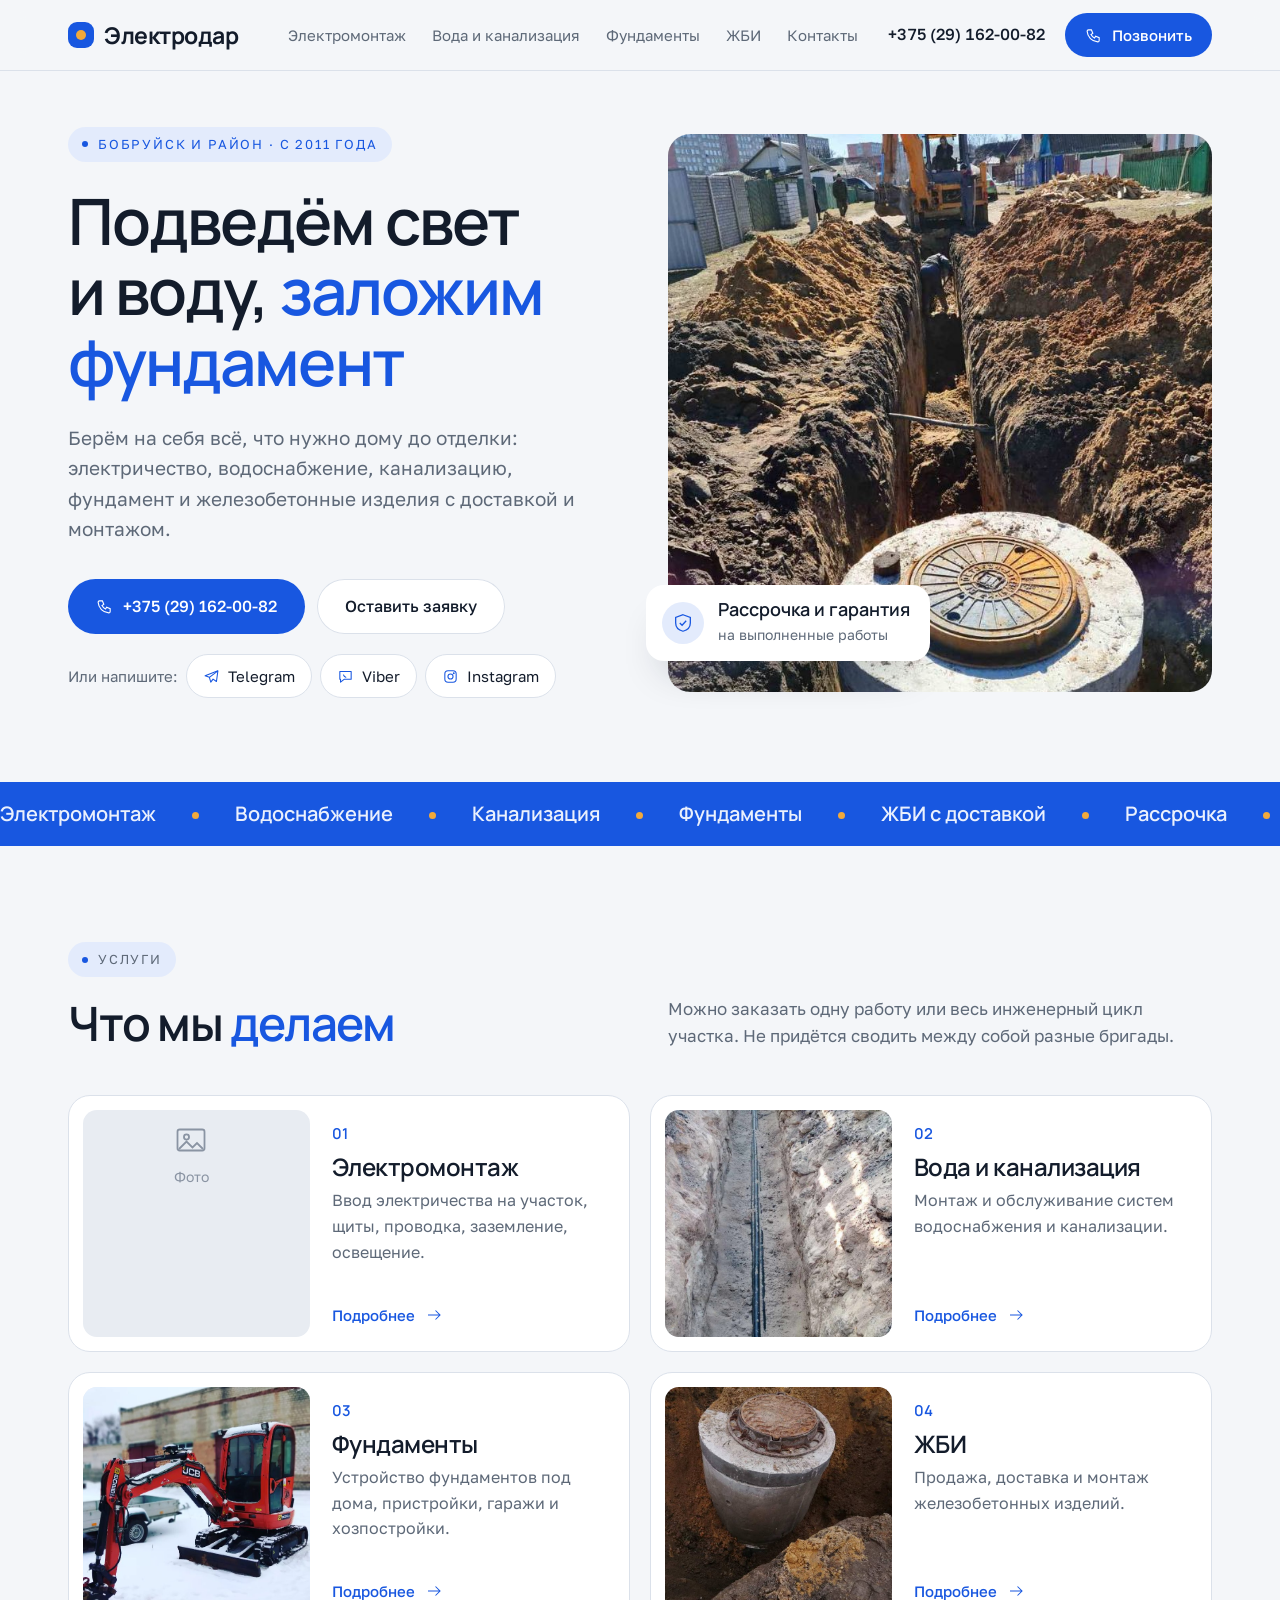
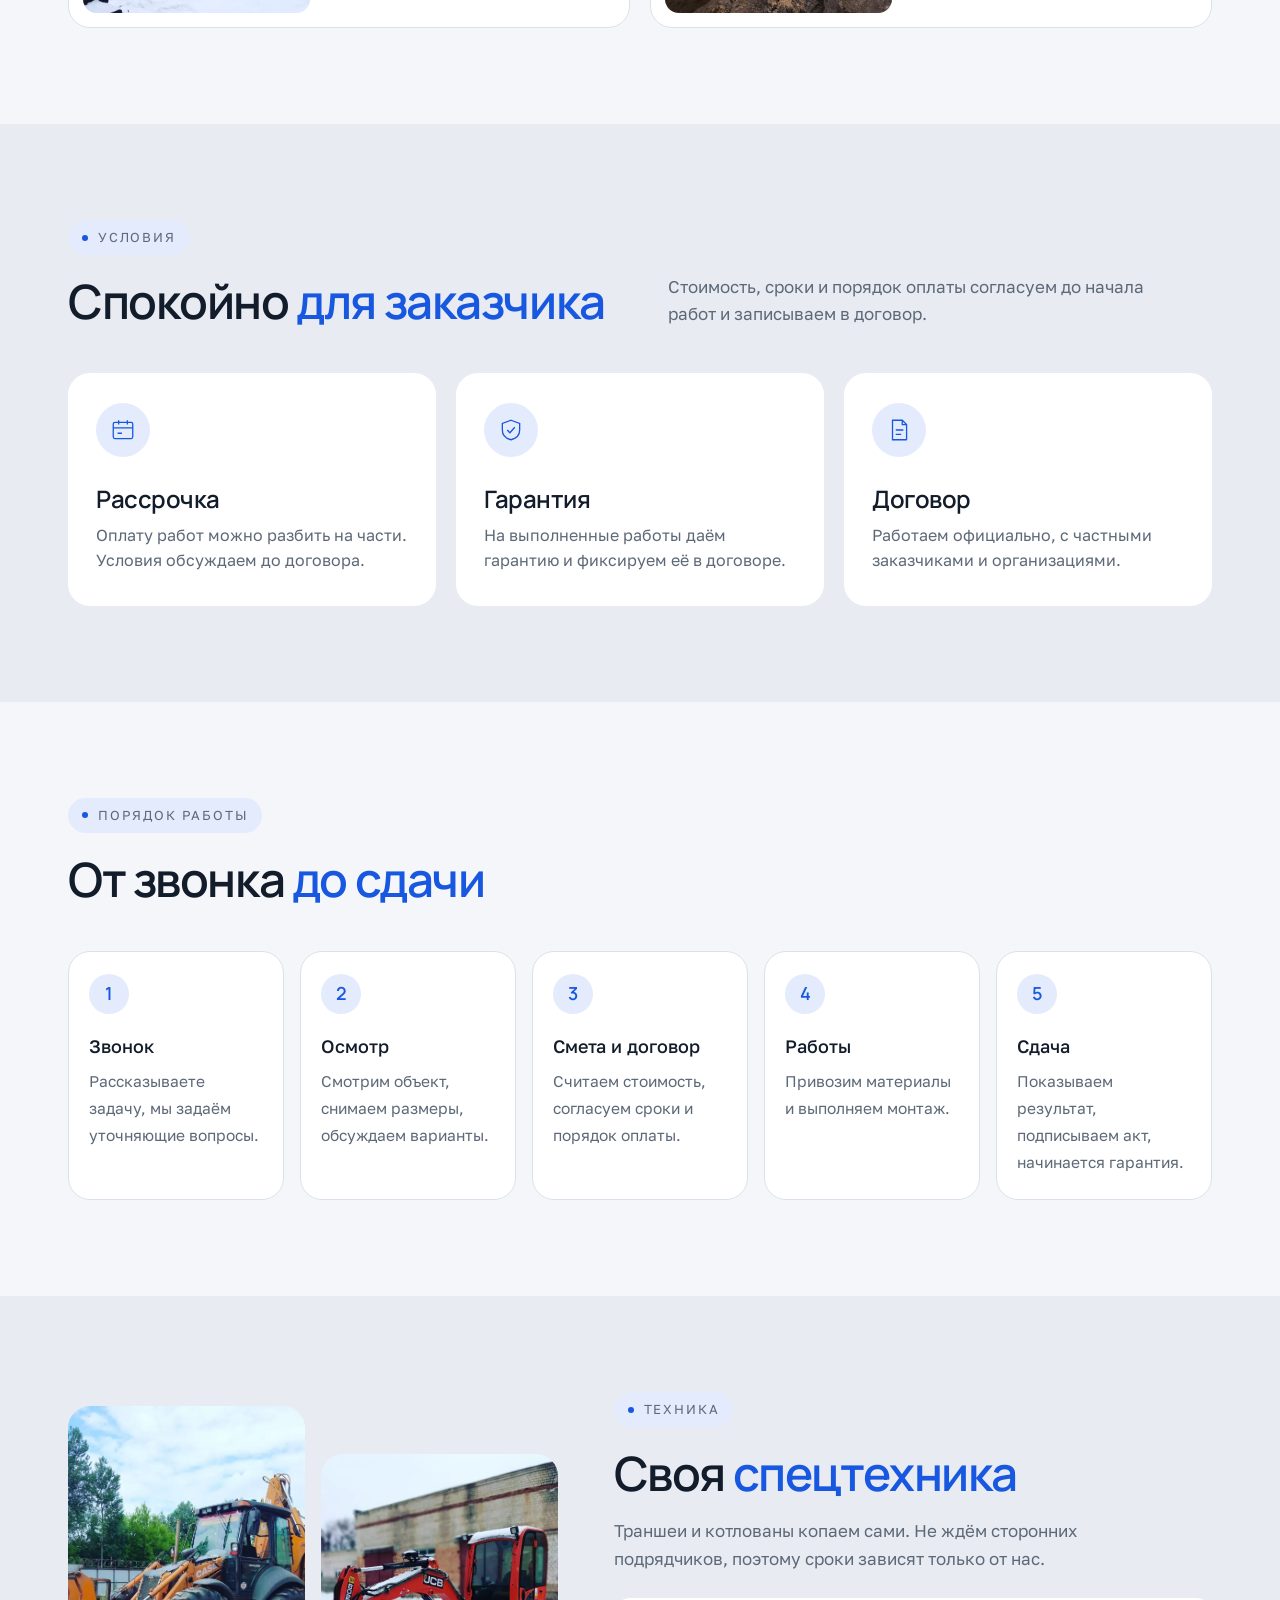
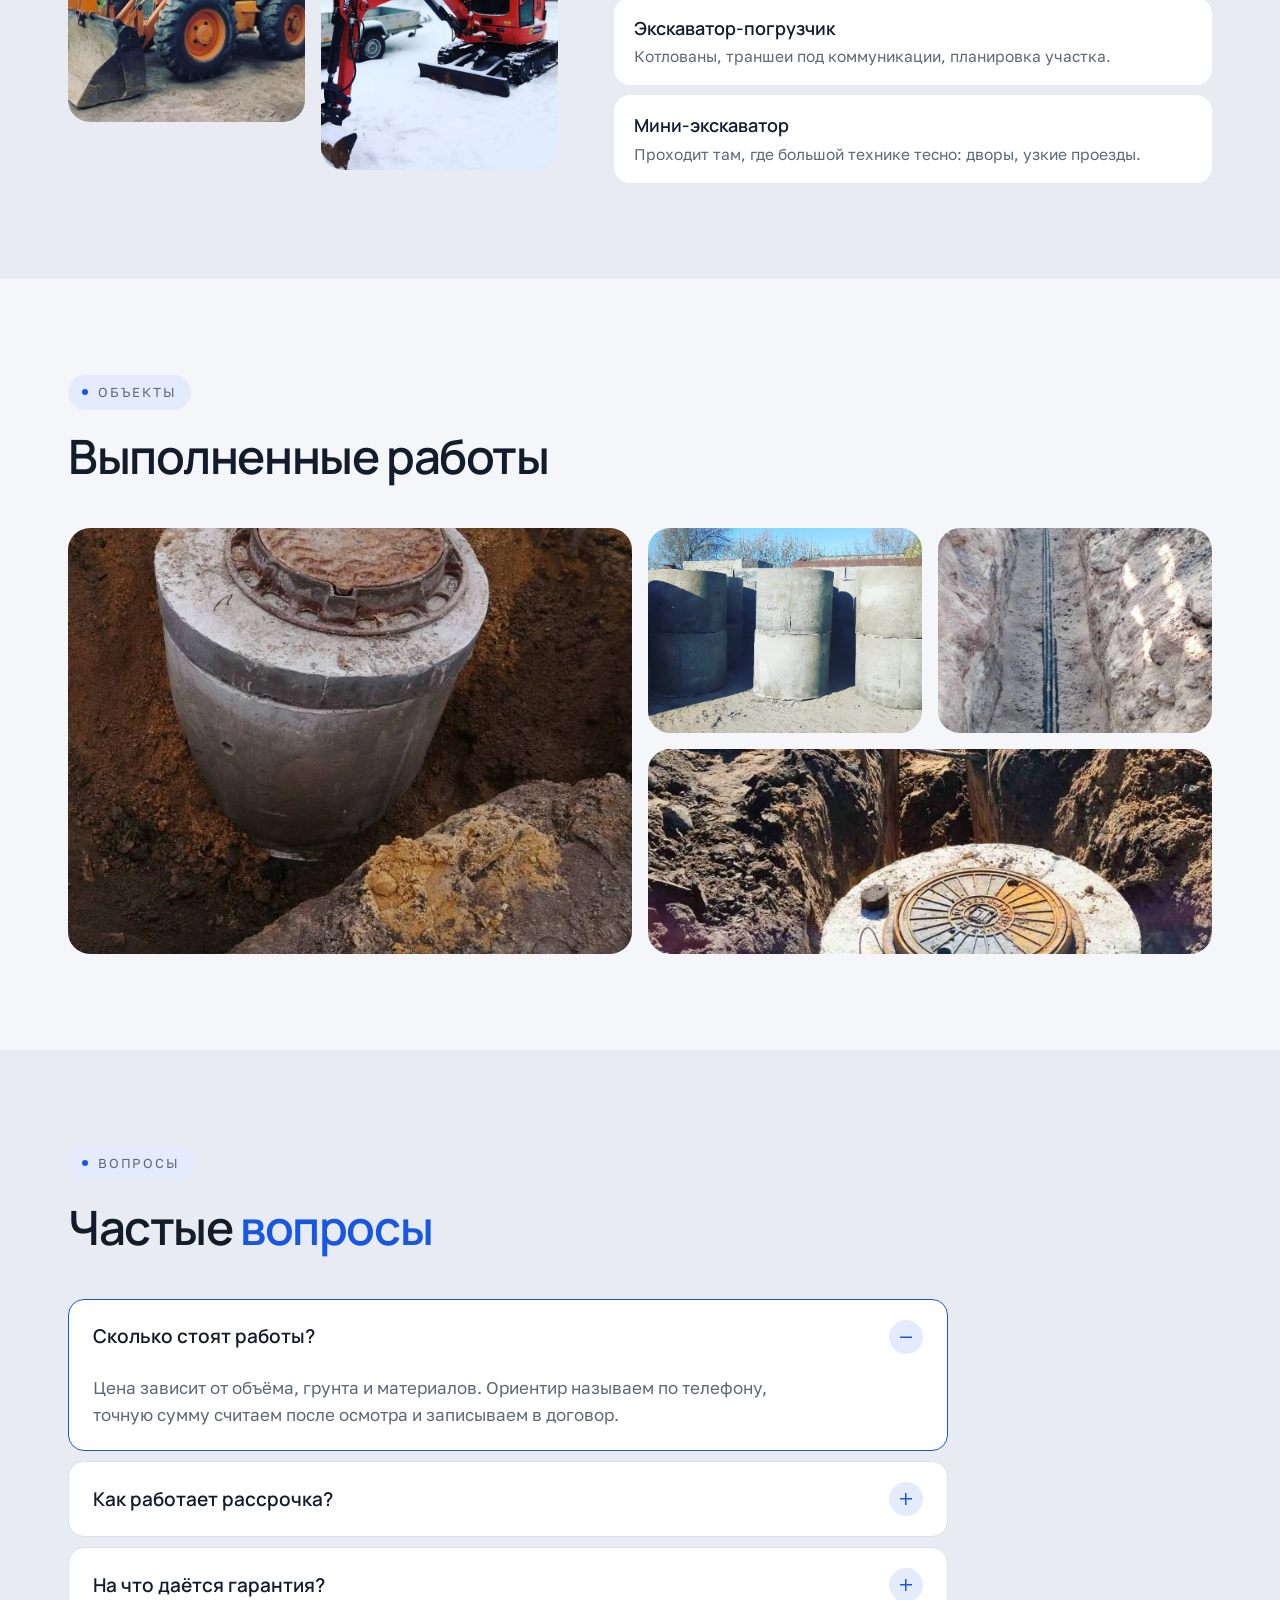
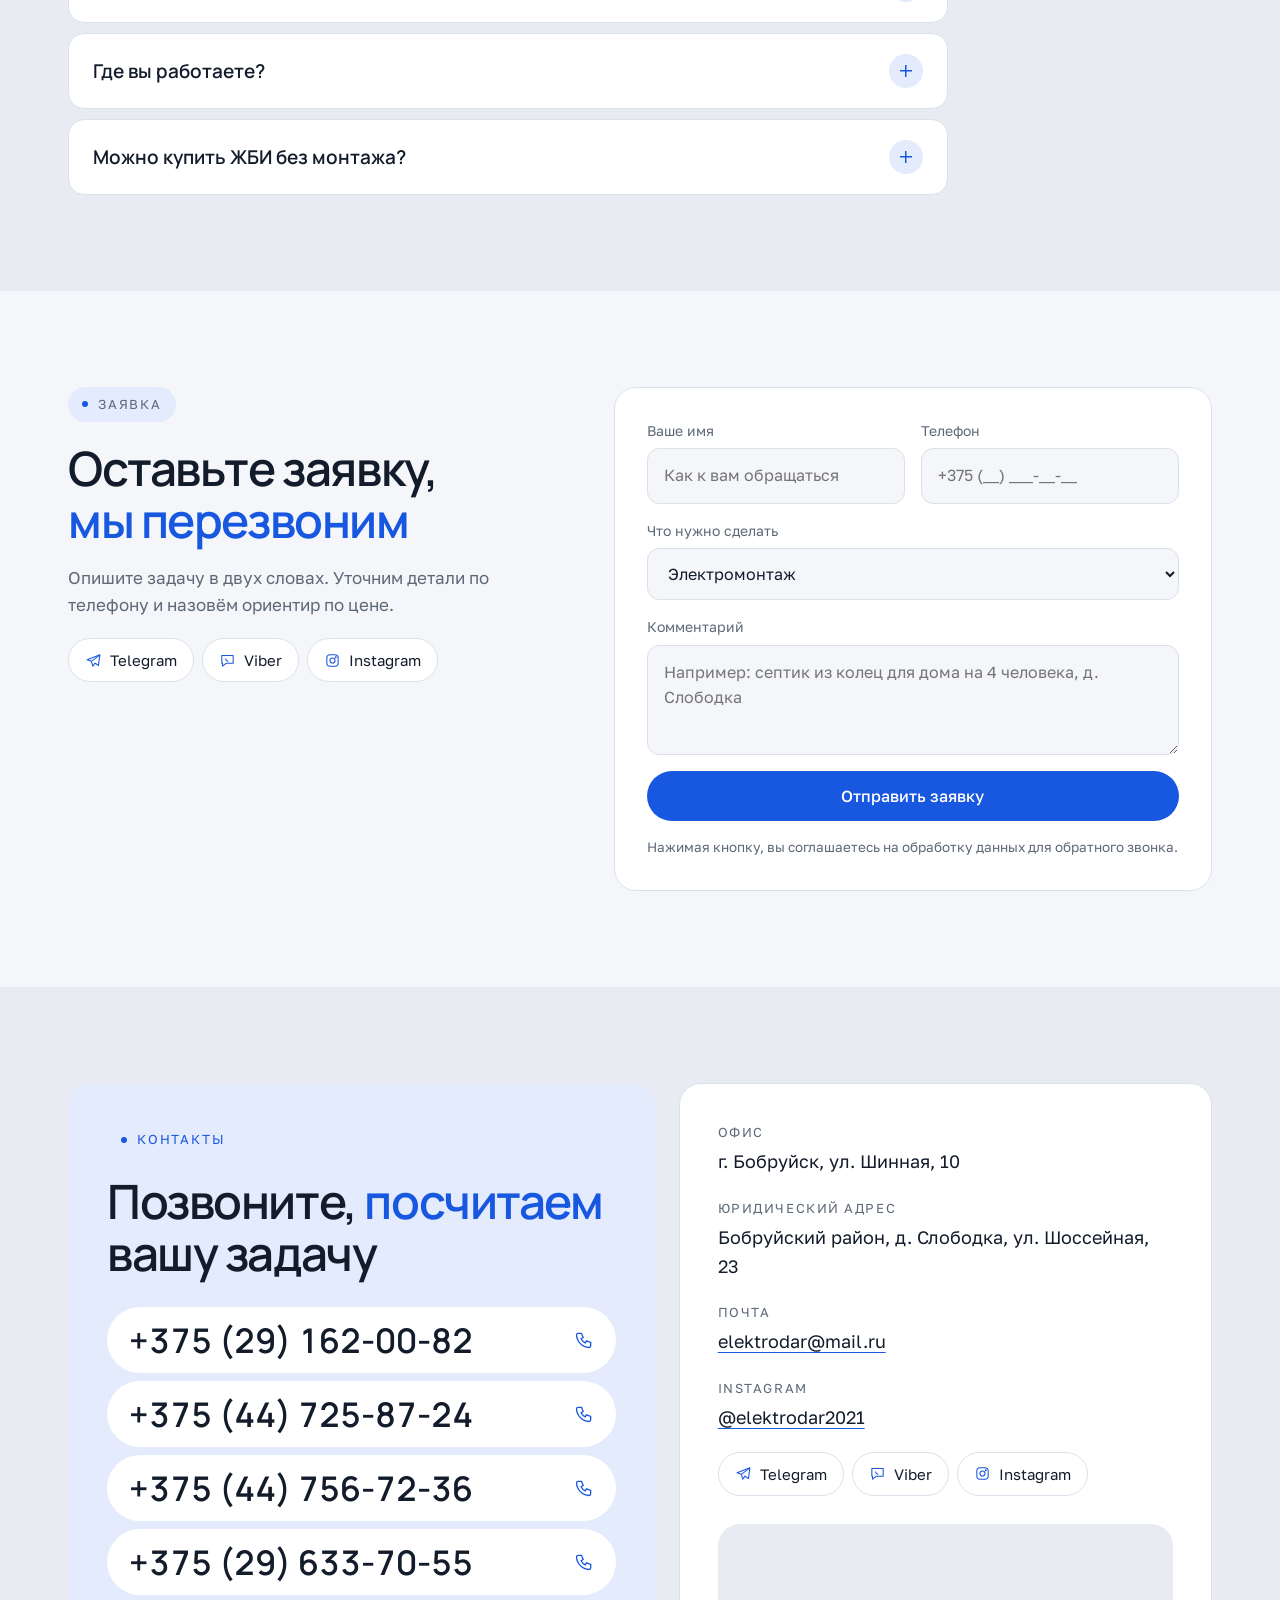
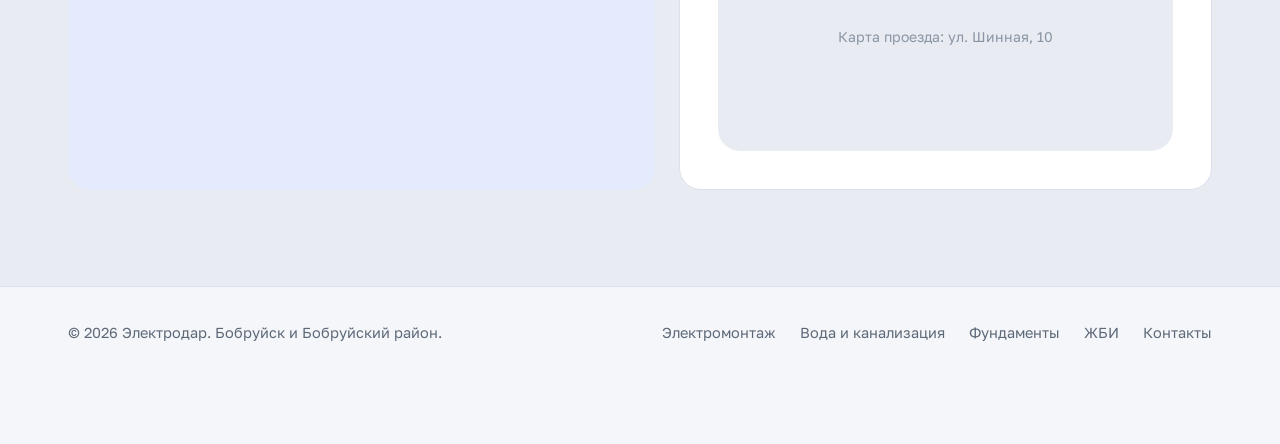
==== index.html @ 0b897267 "Сайт Электродар: главная, страницы услуг, фото Co-Authored-By: Claude Fable 5.2 <noreply@anthropic.c" ====
<!DOCTYPE html>
<html lang="ru">
<head>
<meta charset="utf-8">
<meta name="viewport" content="width=device-width, initial-scale=1">
<title>Электродар Бобруйск</title>
<meta name="description" content="Электродар: электромонтаж, водоснабжение и канализация, фундаменты, продажа и монтаж ЖБИ в Бобруйске и Бобруйском районе. Рассрочка, гарантия на работы.">
<link rel="preconnect" href="https://fonts.googleapis.com">
<link rel="preconnect" href="https://fonts.gstatic.com" crossorigin>
<link href="https://fonts.googleapis.com/css2?family=Golos+Text:wght@400;500&family=Manrope:wght@500;600;700&display=swap" rel="stylesheet">
<style>
:root{
  /* Идея: мягкий инженерный вариант. Холодный светло-серый фон, синий акцент (в токенах --green по историческим причинам), скруглённые белые карточки с фото, Raleway с курсивом в заголовках. */
  color-scheme: light;
  --bg:#F4F6F9;
  --card:#FFFFFF;
  --sand:#E8ECF2;
  --ink:#131C2B;
  --muted:#5E6978;
  --line:#DBE1EA;
  --green:#1857E0;
  --green-soft:#E3EBFC;
  --amber:#F2A93B;
  --display:"Manrope","Segoe UI",Roboto,Arial,sans-serif;
  --body:"Golos Text","Segoe UI",Roboto,Arial,sans-serif;
  --wrap:1200px;
  --r:22px;
  --ease:cubic-bezier(.2,.7,.2,1);
}
*{box-sizing:border-box}
html{scroll-behavior:smooth}
body{margin:0;background:var(--bg);color:var(--ink);font-family:var(--body);font-size:17px;line-height:1.6;-webkit-font-smoothing:antialiased}
a{color:inherit}
a:focus-visible,button:focus-visible{outline:2px solid var(--green);outline-offset:4px;border-radius:6px}
.wrap{max-width:var(--wrap);margin:0 auto;padding:0 28px}
h1,h2,h3{font-family:var(--display);font-weight:600;line-height:1.1;margin:0;text-wrap:balance;letter-spacing:-.03em;font-feature-settings:"lnum" 1}
h1{font-size:clamp(38px,5vw,70px)}
h2{font-size:clamp(30px,3.7vw,50px)}
h3{font-size:24px;font-weight:600;letter-spacing:-.02em}
h1 b,h2 b{font-weight:600;color:var(--green)}
p{margin:0}
.tel{font-variant-numeric:tabular-nums lining-nums;white-space:nowrap}
.eyebrow{font-size:13px;letter-spacing:.14em;text-transform:uppercase;color:var(--green);display:inline-flex;align-items:center;gap:10px;background:var(--green-soft);padding:7px 14px;border-radius:999px}
.eyebrow::before{content:"";width:6px;height:6px;border-radius:50%;background:var(--green)}

.top{background:rgba(244,246,249,.88);backdrop-filter:blur(12px);-webkit-backdrop-filter:blur(12px);position:sticky;top:0;z-index:20;border-bottom:1px solid var(--line)}
.top .wrap{display:flex;align-items:center;gap:20px;min-height:70px}
.progress{position:absolute;left:0;bottom:-1px;height:2px;width:100%;background:var(--green);transform-origin:0 50%;transform:scaleX(0)}
.logo{font-family:var(--display);font-weight:700;letter-spacing:-.02em;font-size:23px;text-decoration:none;display:flex;align-items:center;gap:10px}
.logo i{width:26px;height:26px;border-radius:9px;background:var(--green);display:block;position:relative}
.logo i::after{content:"";position:absolute;inset:8px;border-radius:50%;background:var(--amber)}
.nav{display:flex;gap:6px;margin-left:auto;font-size:15px;white-space:nowrap}
.nav a{text-decoration:none;color:var(--muted);padding:8px 10px;border-radius:999px;transition:background .3s,color .3s}
.nav a:hover,.nav a[aria-current="page"]{color:var(--green);background:var(--green-soft)}
.top .tel{font-weight:500;text-decoration:none;font-size:16px}
.btn{display:inline-flex;align-items:center;gap:10px;background:var(--green);color:#fff;font-weight:500;text-decoration:none;padding:15px 28px;border-radius:999px;font-family:var(--body);font-size:16px;transition:transform .3s var(--ease),box-shadow .3s,background .3s}
.btn:hover{background:#0F47C4;transform:translateY(-2px);box-shadow:0 14px 26px -14px rgba(24,87,224,.7)}
.btn svg{width:17px;height:17px;flex:none}
.btn.ghost{background:var(--card);color:var(--ink);box-shadow:inset 0 0 0 1px var(--line)}
.btn.ghost:hover{background:var(--card);box-shadow:inset 0 0 0 1px var(--green);color:var(--green)}
.top .btn{padding:10px 20px;font-size:15px}
@media (max-width:1040px){
  .top .wrap{flex-wrap:wrap;gap:0 16px;padding-top:8px}
  .nav{order:3;width:100%;margin:0 -8px;overflow-x:auto;padding-bottom:6px}
  .top .tel{margin-left:auto}
  .top .btn{display:none}
}

.ph{background:var(--sand);border-radius:var(--r);display:grid;place-items:center;align-content:center;gap:10px;color:#8A94A3;font-size:14px;text-align:center;padding:14px;position:relative;overflow:hidden;margin:0}
.ph svg{width:36px;height:36px}
.ph.pic{padding:0}
.ph.pic img{position:absolute;inset:0;width:100%;height:100%;object-fit:cover;display:block;transition:transform 1.4s var(--ease)}
.ph.pic:hover img,.card:hover .ph.pic img{transform:scale(1.06)}

/* Первый экран */
.hero .wrap{display:grid;grid-template-columns:minmax(0,1fr) minmax(0,1fr);gap:56px;align-items:center;padding-top:56px;padding-bottom:84px}
.hero h1{margin-top:24px}
.hero .lead{font-size:19px;color:var(--muted);max-width:31em;margin:26px 0 34px}
.hero .cta{display:flex;flex-wrap:wrap;gap:12px}
.hero-photo{position:relative}
.hero-photo .ph{aspect-ratio:4/4.1}
.hero-photo .floaty{position:absolute;left:-22px;bottom:30px;animation:float 7s ease-in-out infinite}
@keyframes float{0%,100%{translate:0 0}50%{translate:0 -10px}}
.badge{background:var(--card);border-radius:18px;padding:14px 20px 14px 16px;box-shadow:0 24px 44px -24px rgba(19,28,43,.45);display:flex;align-items:center;gap:14px}
.badge i{width:42px;height:42px;border-radius:50%;background:var(--green-soft);color:var(--green);display:grid;place-items:center;flex:none}
.badge i svg{width:22px;height:22px}
.badge b{font-family:var(--display);font-weight:600;font-size:18px;display:block;line-height:1.2}
.badge span{font-size:14px;color:var(--muted)}
.up{animation:up 1s var(--ease) both}
.up.d1{animation-delay:.08s}.up.d2{animation-delay:.18s}.up.d3{animation-delay:.28s}.up.d4{animation-delay:.5s}
@keyframes up{from{opacity:0;transform:translateY(24px)}to{opacity:1;transform:none}}
.unveil{animation:unveil 1.1s var(--ease) both}
.unveil.d1{animation-delay:.15s}.unveil.d2{animation-delay:.3s}
@keyframes unveil{from{opacity:0;scale:.92}to{opacity:1;scale:1}}
@media (max-width:900px){.hero .wrap{grid-template-columns:1fr;gap:40px;padding-top:36px;padding-bottom:56px}.hero-photo .floaty{left:12px;bottom:14px}.hero-photo .ph{aspect-ratio:4/3.4}}

.msgs{display:flex;flex-wrap:wrap;gap:8px;align-items:center;margin-top:20px;font-size:15px;color:var(--muted)}
.msgs a{display:inline-flex;gap:8px;align-items:center;padding:9px 16px;border-radius:999px;background:var(--card);border:1px solid var(--line);text-decoration:none;color:var(--ink);transition:border-color .3s,color .3s,transform .3s var(--ease)}
.msgs a:hover{border-color:var(--green);color:var(--green);transform:translateY(-2px)}
.msgs svg{width:17px;height:17px;color:var(--green)}

/* Бегущая строка */
.marquee{background:var(--green);color:#EAF0FD;overflow:hidden;padding:16px 0;font-family:var(--display);font-weight:600;font-size:20px;white-space:nowrap}
.marquee div{display:inline-flex;gap:36px;padding-right:36px;animation:run 36s linear infinite}
.marquee span::after{content:"";display:inline-block;width:7px;height:7px;border-radius:50%;background:var(--amber);margin-left:36px;vertical-align:middle}
@keyframes run{to{transform:translateX(-50%)}}

section.block{padding:96px 0}
section.block[id]{scroll-margin-top:70px}
.head{display:grid;grid-template-columns:minmax(0,1fr) minmax(0,1fr);gap:20px 56px;align-items:end;margin-bottom:46px}
.head h2{margin-top:20px}
.head p{color:var(--muted);max-width:30em}
.mist{background:var(--sand)}
@media (max-width:820px){.head{grid-template-columns:1fr;margin-bottom:30px}section.block{padding:60px 0}}

/* Услуги: карточки с фото */
.cards{display:grid;grid-template-columns:repeat(2,1fr);gap:20px}
.card{background:var(--card);border-radius:var(--r);padding:14px;display:grid;grid-template-columns:minmax(0,.8fr) minmax(0,1fr);gap:22px;text-decoration:none;border:1px solid var(--line);transition:transform .45s var(--ease),box-shadow .45s,border-color .45s}
.card:hover{transform:translateY(-6px);box-shadow:0 30px 50px -34px rgba(19,28,43,.5);border-color:transparent}
.card .ph{aspect-ratio:1/1;border-radius:14px}
.card>div{padding:12px 10px 10px 0;display:flex;flex-direction:column;gap:8px}
.card .n{font-family:var(--display);font-weight:600;font-size:15px;color:var(--green);font-feature-settings:"lnum" 1}
.card p{color:var(--muted);font-size:16px}
.card .go{margin-top:auto;display:inline-flex;align-items:center;gap:10px;font-weight:500;font-size:15px;color:var(--green)}
.card .go svg{width:18px;height:18px;transition:transform .4s var(--ease)}
.card:hover .go svg{transform:translateX(6px)}
@media (max-width:900px){.cards{grid-template-columns:1fr}}
@media (max-width:480px){.card{grid-template-columns:1fr}.card .ph{aspect-ratio:16/10}.card>div{padding:0 6px 8px}}

.terms{display:grid;grid-template-columns:repeat(3,1fr);gap:20px}
.term{background:var(--card);border-radius:var(--r);padding:30px 28px 32px;transition:transform .4s var(--ease),box-shadow .4s}
.term:hover{transform:translateY(-6px);box-shadow:0 28px 44px -32px rgba(19,28,43,.5)}
.term svg{width:26px;height:26px;color:var(--green);padding:14px;box-sizing:content-box;background:var(--green-soft);border-radius:50%;margin-bottom:22px}
.term h3{margin-bottom:10px}
.term p{color:var(--muted);font-size:16px}
@media (max-width:820px){.terms{grid-template-columns:1fr}}

.steps{list-style:none;margin:0;padding:0;display:grid;grid-template-columns:repeat(5,1fr);gap:16px;counter-reset:s}
.steps li{counter-increment:s;background:var(--card);border:1px solid var(--line);border-radius:var(--r);padding:22px 20px 24px}
.steps li::before{content:counter(s);font-family:var(--display);font-weight:600;font-size:18px;font-feature-settings:"lnum" 1;color:var(--green);background:var(--green-soft);width:40px;height:40px;border-radius:50%;display:grid;place-items:center;margin-bottom:18px}
.steps b{display:block;font-weight:500;margin-bottom:6px;font-size:18px}
.steps span{color:var(--muted);font-size:15.5px}
@media (max-width:1000px){.steps{grid-template-columns:repeat(2,1fr)}}
@media (max-width:480px){.steps{grid-template-columns:1fr}}

.photos{display:grid;grid-template-columns:repeat(3,1fr);gap:16px}
.photos .ph{aspect-ratio:4/3}
.photos.mosaic{grid-template-columns:repeat(4,1fr)}
.photos.mosaic .ph:first-child{grid-column:span 2;grid-row:span 2;aspect-ratio:auto}
.photos.mosaic .ph:nth-child(4){grid-column:span 2;aspect-ratio:8/2.9}
.photos.mosaic .ph:nth-child(4) img{object-position:50% 78%}
@media (max-width:760px){.photos,.photos.mosaic{grid-template-columns:repeat(2,1fr)}.photos.mosaic .ph:first-child,.photos.mosaic .ph:nth-child(4){grid-column:span 2;grid-row:auto;aspect-ratio:16/10}}

/* Спецтехника */
.tech{display:grid;grid-template-columns:minmax(0,.9fr) minmax(0,1.1fr);gap:56px;align-items:center}
.tech .pair{display:grid;grid-template-columns:1fr 1fr;gap:16px}
.tech .pair .ph{aspect-ratio:3/4}
.tech .pair .ph:last-child{margin-top:48px}
.tech h2{margin:20px 0 18px}
.tech p{color:var(--muted);max-width:30em}
.tech ul{list-style:none;margin:26px 0 0;padding:0;display:grid;gap:10px}
.tech li{background:var(--card);border-radius:16px;padding:16px 20px;display:grid;gap:2px}
.tech li b{font-family:var(--display);font-weight:600;font-size:18px}
.tech li span{color:var(--muted);font-size:15.5px}
@media (max-width:900px){.tech{grid-template-columns:1fr;gap:32px}}

/* Частые вопросы */
.faq{display:grid;gap:10px;max-width:880px}
.faq details{background:var(--card);border:1px solid var(--line);border-radius:16px;padding:0 24px;transition:border-color .3s}
.faq details[open]{border-color:var(--green)}
.faq summary{list-style:none;cursor:pointer;padding:20px 0;font-family:var(--display);font-weight:600;font-size:19px;display:flex;justify-content:space-between;align-items:center;gap:16px}
.faq summary::-webkit-details-marker{display:none}
.faq summary::after{content:"";flex:none;width:34px;height:34px;border-radius:50%;background:var(--green-soft) linear-gradient(var(--green),var(--green)) center/12px 1.5px no-repeat;transition:transform .4s var(--ease);box-shadow:inset 0 0 0 0 var(--green)}
.faq details:not([open]) summary::after{background-image:linear-gradient(var(--green),var(--green)),linear-gradient(var(--green),var(--green));background-size:12px 1.5px,1.5px 12px;background-position:center;background-repeat:no-repeat}
.faq details[open] summary::after{transform:rotate(180deg)}
.faq details p{padding:0 0 22px;color:var(--muted);max-width:62ch}

/* Форма заявки */
.request{display:grid;grid-template-columns:minmax(0,.9fr) minmax(0,1.1fr);gap:56px;align-items:start}
.request h2{margin:20px 0 18px}
.request>div>p{color:var(--muted);max-width:28em}
.form{background:var(--card);border:1px solid var(--line);border-radius:var(--r);padding:32px;display:grid;grid-template-columns:1fr 1fr;gap:16px}
.form label{display:grid;gap:6px;font-size:14px;color:var(--muted)}
.form .wide{grid-column:1/-1}
.form input,.form select,.form textarea{font:inherit;font-size:16px;color:var(--ink);padding:14px 16px;border:1px solid var(--line);border-radius:12px;background:var(--bg);width:100%;transition:border-color .3s,box-shadow .3s}
.form textarea{min-height:110px;resize:vertical}
.form input:focus,.form select:focus,.form textarea:focus{outline:none;border-color:var(--green);box-shadow:0 0 0 4px var(--green-soft)}
.form button{border:0;cursor:pointer;justify-content:center}
.form .note{font-size:15px;border-radius:12px;padding:14px 16px;background:var(--green-soft);color:var(--ink)}
.form .note[hidden]{display:none}
.form small{color:var(--muted);font-size:13.5px}
@media (max-width:900px){.request{grid-template-columns:1fr;gap:28px}}
@media (max-width:560px){.form{grid-template-columns:1fr;padding:22px}}

.contact .grid{display:grid;grid-template-columns:minmax(0,1.1fr) minmax(0,1fr);gap:24px}
.contact .grid>div{background:var(--card);border:1px solid var(--line);border-radius:var(--r);padding:38px}
.contact .grid>div:first-child{background:var(--green-soft);border-color:transparent}
.phones{list-style:none;margin:28px 0 0;padding:0;display:grid;gap:8px}
.phones a{font-family:var(--display);font-feature-settings:"lnum" 1;font-weight:600;font-size:clamp(24px,2.9vw,34px);line-height:1;text-decoration:none;display:flex;justify-content:space-between;align-items:center;padding:16px 22px;background:var(--card);border-radius:999px;transition:background .3s,color .3s,transform .4s var(--ease)}
.phones a svg{width:20px;height:20px;color:var(--green);transition:color .3s}
.phones a:hover{background:var(--green);color:#fff;transform:translateX(6px)}
.phones a:hover svg{color:#fff}
.contact dl{margin:0;display:grid;gap:22px}
.contact dt{font-size:13px;letter-spacing:.12em;text-transform:uppercase;color:var(--muted);margin-bottom:4px}
.contact dd{margin:0;font-size:18px}
.contact dd a{text-decoration-color:var(--green);text-underline-offset:4px}
.map{margin-top:28px;aspect-ratio:16/8}
@media (max-width:860px){.contact .grid{grid-template-columns:1fr}.contact .grid>div{padding:26px 22px}}

.page-hero .wrap{display:grid;grid-template-columns:minmax(0,1.1fr) minmax(0,.9fr);gap:56px;align-items:center;padding-top:40px;padding-bottom:72px}
.crumbs{font-size:14px;color:var(--muted);margin-bottom:24px}
.crumbs a{text-decoration:none}
.crumbs a:hover{color:var(--green)}
.page-hero h1{font-size:clamp(36px,4.8vw,66px);margin-top:22px}
.page-hero .lead{font-size:19px;color:var(--muted);max-width:32em;margin:24px 0 32px}
.page-hero .ph{aspect-ratio:4/3.4}
.two{display:grid;grid-template-columns:minmax(0,1.25fr) minmax(0,.75fr);gap:56px;align-items:start}
.works{list-style:none;margin:32px 0 0;padding:0;display:grid;gap:10px}
.works li{display:grid;grid-template-columns:minmax(0,.8fr) minmax(0,1.2fr);gap:20px;padding:20px 24px;background:var(--card);border-radius:16px;transition:transform .35s var(--ease)}
.works li:hover{transform:translateX(6px)}
.works b{font-family:var(--display);font-weight:600;font-size:19px}
.works span{color:var(--muted);font-size:16px}
.side{background:var(--green);color:#fff;border-radius:var(--r);padding:32px;display:grid;gap:14px;position:sticky;top:96px}
.side p{color:#D3DFFA;font-size:16px}
.side .tel{font-family:var(--display);font-feature-settings:"lnum" 1;font-weight:600;font-size:29px;text-decoration:none;line-height:1.1;color:#fff}
.others{display:flex;flex-wrap:wrap;gap:10px;margin-top:28px}
.others a{border:1px solid var(--line);border-radius:999px;padding:10px 20px;text-decoration:none;font-size:15px;background:var(--card);transition:border-color .3s,color .3s,transform .3s var(--ease)}
.others a:hover{border-color:var(--green);color:var(--green);transform:translateY(-2px)}
@media (max-width:900px){.page-hero .wrap{grid-template-columns:1fr;gap:32px;padding-top:26px;padding-bottom:44px}.two{grid-template-columns:1fr;gap:32px}.side{position:static}.works li{grid-template-columns:1fr;gap:4px}}

footer{border-top:1px solid var(--line);color:var(--muted);font-size:14.5px;padding:34px 0 100px}
footer .wrap{display:flex;flex-wrap:wrap;gap:14px 40px;justify-content:space-between}
footer nav{display:flex;flex-wrap:wrap;gap:8px 24px}
footer a{text-decoration:none}
footer a:hover{color:var(--green)}

.callbar{display:none}
@media (max-width:760px){
  .callbar{display:flex;position:fixed;left:0;right:0;bottom:0;z-index:30;padding:10px 16px calc(10px + env(safe-area-inset-bottom,0px));background:rgba(244,246,249,.94);backdrop-filter:blur(10px);border-top:1px solid var(--line)}
  .callbar{gap:8px}
  .callbar .btn{flex:1;justify-content:center;font-size:17px}
  .callbar .ico{flex:none;width:52px;height:52px;border-radius:50%;background:var(--card);border:1px solid var(--line);display:grid;place-items:center;color:var(--green)}
  .callbar .ico svg{width:22px;height:22px}
}

.rv.wait{opacity:0;transform:translateY(30px)}
.rv{transition:opacity .9s var(--ease),transform .9s var(--ease);transition-delay:var(--d,0s)}
.view[hidden]{display:none}
.view{animation:fade .5s ease both}
@keyframes fade{from{opacity:0}to{opacity:1}}
@media (prefers-reduced-motion:reduce){
  html{scroll-behavior:auto}
  *,*::before,*::after{animation:none!important;transition:none!important}
  .rv.wait{opacity:1;transform:none}
}
</style>
</head>
<body>

<svg width="0" height="0" style="position:absolute" aria-hidden="true">
  <symbol id="i-photo" viewBox="0 0 24 24" fill="none" stroke="currentColor" stroke-width="1.2"><rect x="3" y="5" width="18" height="14" rx="1.5"/><circle cx="9" cy="10" r="1.7"/><path d="M4 18l5-5 4 4 3-3 4 4"/></symbol>
  <symbol id="i-phone" viewBox="0 0 24 24" fill="none" stroke="currentColor" stroke-width="1.6"><path d="M5 4h4l2 5-2.5 1.5a11 11 0 0 0 5 5L15 13l5 2v4a2 2 0 0 1-2 2A16 16 0 0 1 3 6a2 2 0 0 1 2-2z"/></symbol>
  <symbol id="i-tg" viewBox="0 0 24 24" fill="none" stroke="currentColor" stroke-width="1.5" stroke-linejoin="round"><path d="M21 4L3 11l6 2.200L11 20l3.200-4.300L19 19z"/><path d="M9 13.200L21 4"/></symbol>
  <symbol id="i-chat" viewBox="0 0 24 24" fill="none" stroke="currentColor" stroke-width="1.5" stroke-linejoin="round"><path d="M4 5h16v11H10l-5 4v-4H4z"/><path d="M9 9.500c.500 2 1.800 3.300 4 4"/></symbol>
  <symbol id="i-cam" viewBox="0 0 24 24" fill="none" stroke="currentColor" stroke-width="1.5"><rect x="4" y="4" width="16" height="16" rx="4.500"/><circle cx="12" cy="12" r="3.600"/><circle cx="16.600" cy="7.400" r=".6" fill="currentColor"/></symbol>
  <symbol id="i-arrow" viewBox="0 0 24 24" fill="none" stroke="currentColor" stroke-width="1.4"><path d="M4 12h16M14 6l6 6-6 6"/></symbol>
</svg>

<header class="top">
  <div class="wrap">
    <a class="logo" href="#top"><i></i>Электродар</a>
    <nav class="nav" aria-label="Разделы сайта">
      <a href="#elektromontazh">Электромонтаж</a>
      <a href="#voda-kanalizaciya">Вода и канализация</a>
      <a href="#fundamenty">Фундаменты</a>
      <a href="#zhbi">ЖБИ</a>
      <a href="#kontakty">Контакты</a>
    </nav>
    <a class="tel" href="tel:+375291620082">+375 (29) 162-00-82</a>
    <a class="btn" href="tel:+375291620082"><svg><use href="#i-phone"/></svg>Позвонить</a>
  </div>
  <div class="progress" id="progress"></div>
</header>

<!-- ===================== ГЛАВНАЯ ===================== -->
<main class="view" id="view-home">
  <div class="hero" id="top">
    <div class="wrap">
      <div>
        <p class="eyebrow up">Бобруйск и район · с 2011 года</p>
        <h1 class="up d1">Подведём свет и&nbsp;воду, <b>заложим фундамент</b></h1>
        <p class="lead up d2">Берём на себя всё, что нужно дому до отделки: электричество, водоснабжение, канализацию, фундамент и железобетонные изделия с доставкой и монтажом.</p>
        <div class="cta up d3">
          <a class="btn" href="tel:+375291620082"><svg><use href="#i-phone"/></svg>+375 (29) 162-00-82</a>
          <a class="btn ghost" href="#zayavka">Оставить заявку</a>
        </div>
        <div class="msgs up d3">Или напишите:<a href="https://t.me/+375291620082" target="_blank" rel="noopener"><svg><use href="#i-tg"/></svg>Telegram</a><a href="viber://chat?number=%2B375291620082"><svg><use href="#i-chat"/></svg>Viber</a><a href="https://www.instagram.com/elektrodar2021/" target="_blank" rel="noopener"><svg><use href="#i-cam"/></svg>Instagram</a></div>
      </div>
      <div class="hero-photo">
        <figure class="ph pic unveil"><img src="img/transheya-kolodec.jpg" alt="Прокладка траншеи экскаватором, на переднем плане колодец с люком"></figure>
        <div class="floaty"><div class="badge up d4"><i><svg viewBox="0 0 24 24" fill="none" stroke="currentColor" stroke-width="1.4"><path d="M12 3l8 3v6c0 4.500-3.200 7.800-8 9-4.800-1.200-8-4.500-8-9V6z"/><path d="M8.500 12l2.500 2.500 4.500-5"/></svg></i><div><b>Рассрочка и гарантия</b><span>на выполненные работы</span></div></div></div>
      </div>
    </div>
  </div>

  <div class="marquee" aria-hidden="true"><div><span>Электромонтаж</span><span>Водоснабжение</span><span>Канализация</span><span>Фундаменты</span><span>ЖБИ с доставкой</span><span>Рассрочка</span><span>Гарантия по договору</span><span>Электромонтаж</span><span>Водоснабжение</span><span>Канализация</span><span>Фундаменты</span><span>ЖБИ с доставкой</span><span>Рассрочка</span><span>Гарантия по договору</span></div></div>

  <section class="block" id="uslugi">
    <div class="wrap">
      <div class="head rv">
        <div><p class="eyebrow">Услуги</p><h2>Что мы <b>делаем</b></h2></div>
        <p>Можно заказать одну работу или весь инженерный цикл участка. Не придётся сводить между собой разные бригады.</p>
      </div>
      <div class="cards">
        <a class="card rv" href="#elektromontazh"><div class="ph"><svg><use href="#i-photo"/></svg>Фото</div><div><span class="n">01</span><h3>Электромонтаж</h3><p>Ввод электричества на участок, щиты, проводка, заземление, освещение.</p><span class="go">Подробнее<svg><use href="#i-arrow"/></svg></span></div></a>
        <a class="card rv" href="#voda-kanalizaciya"><figure class="ph pic"><img src="img/transheya-truby.jpg" alt="Трубы, уложенные в траншею" loading="lazy"></figure><div><span class="n">02</span><h3>Вода и канализация</h3><p>Монтаж и обслуживание систем водоснабжения и канализации.</p><span class="go">Подробнее<svg><use href="#i-arrow"/></svg></span></div></a>
        <a class="card rv" href="#fundamenty"><figure class="ph pic"><img src="img/mini-ekskavator.jpg" alt="Мини-экскаватор" loading="lazy"></figure><div><span class="n">03</span><h3>Фундаменты</h3><p>Устройство фундаментов под дома, пристройки, гаражи и хозпостройки.</p><span class="go">Подробнее<svg><use href="#i-arrow"/></svg></span></div></a>
        <a class="card rv" href="#zhbi"><figure class="ph pic"><img src="img/kolodec-lyuk.jpg" alt="Колодец из железобетонных колец с люком" loading="lazy"></figure><div><span class="n">04</span><h3>ЖБИ</h3><p>Продажа, доставка и монтаж железобетонных изделий.</p><span class="go">Подробнее<svg><use href="#i-arrow"/></svg></span></div></a>
      </div>
    </div>
  </section>

  <section class="block mist">
    <div class="wrap">
      <div class="head rv">
        <div><p class="eyebrow">Условия</p><h2>Спокойно <b>для заказчика</b></h2></div>
        <p>Стоимость, сроки и порядок оплаты согласуем до начала работ и записываем в договор.</p>
      </div>
      <div class="terms">
        <div class="term rv"><svg viewBox="0 0 24 24" fill="none" stroke="currentColor" stroke-width="1.2"><rect x="3" y="5" width="18" height="15" rx="1.5"/><path d="M3 10h18M8 3v4M16 3v4M7 15h4"/></svg><h3>Рассрочка</h3><p>Оплату работ можно разбить на части. Условия обсуждаем до договора.</p></div>
        <div class="term rv" style="--d:.1s"><svg viewBox="0 0 24 24" fill="none" stroke="currentColor" stroke-width="1.2"><path d="M12 3l8 3v6c0 4.5-3.2 7.8-8 9-4.8-1.200-8-4.500-8-9V6z"/><path d="M8.500 12l2.500 2.500 4.500-5"/></svg><h3>Гарантия</h3><p>На выполненные работы даём гарантию и фиксируем её в договоре.</p></div>
        <div class="term rv" style="--d:.2s"><svg viewBox="0 0 24 24" fill="none" stroke="currentColor" stroke-width="1.2"><path d="M6 3h9l4 4v14H6z"/><path d="M15 3v4h4M9 12h7M9 16h5"/></svg><h3>Договор</h3><p>Работаем официально, с частными заказчиками и организациями.</p></div>
      </div>
    </div>
  </section>

  <section class="block">
    <div class="wrap">
      <div class="head rv"><div><p class="eyebrow">Порядок работы</p><h2>От звонка <b>до сдачи</b></h2></div></div>
      <ol class="steps">
        <li class="rv"><b>Звонок</b><span>Рассказываете задачу, мы задаём уточняющие вопросы.</span></li>
        <li class="rv" style="--d:.08s"><b>Осмотр</b><span>Смотрим объект, снимаем размеры, обсуждаем варианты.</span></li>
        <li class="rv" style="--d:.16s"><b>Смета и договор</b><span>Считаем стоимость, согласуем сроки и порядок оплаты.</span></li>
        <li class="rv" style="--d:.24s"><b>Работы</b><span>Привозим материалы и выполняем монтаж.</span></li>
        <li class="rv" style="--d:.32s"><b>Сдача</b><span>Показываем результат, подписываем акт, начинается гарантия.</span></li>
      </ol>
    </div>
  </section>

  <section class="block mist" id="tehnika">
    <div class="wrap tech">
      <div class="pair rv">
        <figure class="ph pic"><img src="img/ekskavator-pogruzchik.jpg" alt="Экскаватор-погрузчик" loading="lazy"></figure>
        <figure class="ph pic"><img src="img/mini-ekskavator.jpg" alt="Мини-экскаватор" loading="lazy"></figure>
      </div>
      <div class="rv" style="--d:.1s">
        <p class="eyebrow">Техника</p>
        <h2>Своя <b>спецтехника</b></h2>
        <p>Траншеи и котлованы копаем сами. Не ждём сторонних подрядчиков, поэтому сроки зависят только от нас.</p>
        <ul>
          <li><b>Экскаватор-погрузчик</b><span>Котлованы, траншеи под коммуникации, планировка участка.</span></li>
          <li><b>Мини-экскаватор</b><span>Проходит там, где большой технике тесно: дворы, узкие проезды.</span></li>
        </ul>
      </div>
    </div>
  </section>

  <section class="block" id="obekty">
    <div class="wrap">
      <div class="head rv"><div><p class="eyebrow">Объекты</p><h2>Выполненные работы</h2></div></div>
      <div class="photos mosaic">
        <figure class="ph pic rv"><img src="img/kolodec-lyuk.jpg" alt="Смонтированный колодец из колец с люком" loading="lazy"></figure>
        <figure class="ph pic rv"><img src="img/kolca-zhbi.jpg" alt="Железобетонные кольца на площадке" loading="lazy"></figure>
        <figure class="ph pic rv"><img src="img/transheya-truby.jpg" alt="Трубы, уложенные в траншею" loading="lazy"></figure>
        <figure class="ph pic rv"><img src="img/transheya-kolodec.jpg" alt="Траншея и колодец с люком" loading="lazy"></figure>
      </div>
    </div>
  </section>

  <section class="block mist" id="voprosy">
    <div class="wrap">
      <div class="head rv"><div><p class="eyebrow">Вопросы</p><h2>Частые <b>вопросы</b></h2></div></div>
      <div class="faq">
        <details class="rv" open><summary>Сколько стоят работы?</summary><p>Цена зависит от объёма, грунта и материалов. Ориентир называем по телефону, точную сумму считаем после осмотра и записываем в договор.</p></details>
        <details class="rv"><summary>Как работает рассрочка?</summary><p>Оплату можно разбить на части. Размер платежей и сроки согласуем до подписания договора.</p></details>
        <details class="rv"><summary>На что даётся гарантия?</summary><p>На все выполненные нами работы. Срок зависит от вида работ и прописывается в договоре.</p></details>
        <details class="rv"><summary>Где вы работаете?</summary><p>В Бобруйске и Бобруйском районе. Если ваш объект дальше, позвоните: обсудим выезд.</p></details>
        <details class="rv"><summary>Можно купить ЖБИ без монтажа?</summary><p>Да. Привезём изделия на объект, а монтаж закажете, если он нужен.</p></details>
      </div>
    </div>
  </section>

  <section class="block" id="zayavka">
    <div class="wrap request">
      <div class="rv">
        <p class="eyebrow">Заявка</p>
        <h2>Оставьте заявку, <b>мы перезвоним</b></h2>
        <p>Опишите задачу в двух словах. Уточним детали по телефону и назовём ориентир по цене.</p>
        <div class="msgs"><a href="https://t.me/+375291620082" target="_blank" rel="noopener"><svg><use href="#i-tg"/></svg>Telegram</a><a href="viber://chat?number=%2B375291620082"><svg><use href="#i-chat"/></svg>Viber</a><a href="https://www.instagram.com/elektrodar2021/" target="_blank" rel="noopener"><svg><use href="#i-cam"/></svg>Instagram</a></div>
      </div>
      <form class="form rv" id="request-form" style="--d:.1s" novalidate>
        <label>Ваше имя<input id="f-name" name="name" type="text" autocomplete="name" placeholder="Как к вам обращаться"></label>
        <label>Телефон<input id="f-phone" name="phone" type="tel" autocomplete="tel" inputmode="tel" placeholder="+375 (__) ___-__-__" required></label>
        <label class="wide">Что нужно сделать
          <select id="f-service" name="service">
            <option>Электромонтаж</option><option>Водоснабжение и канализация</option><option>Фундамент</option><option>ЖБИ: покупка, доставка, монтаж</option><option>Земляные работы</option><option>Другое</option>
          </select>
        </label>
        <label class="wide">Комментарий<textarea id="f-text" name="text" placeholder="Например: септик из колец для дома на 4 человека, д. Слободка"></textarea></label>
        <button class="btn wide" type="submit" id="f-send">Отправить заявку</button>
        <p class="note wide" id="f-note" role="status" hidden></p>
        <small class="wide">Нажимая кнопку, вы соглашаетесь на обработку данных для обратного звонка.</small>
      </form>
    </div>
  </section>

  <section class="block contact mist" id="kontakty">
    <div class="wrap grid">
      <div class="rv">
        <p class="eyebrow">Контакты</p>
        <h2 style="margin-top:18px">Позвоните, <b>посчитаем</b> вашу задачу</h2>
        <ul class="phones">
          <li><a class="tel" href="tel:+375291620082">+375 (29) 162-00-82<svg><use href="#i-phone"/></svg></a></li>
          <li><a class="tel" href="tel:+375447258724">+375 (44) 725-87-24<svg><use href="#i-phone"/></svg></a></li>
          <li><a class="tel" href="tel:+375447567236">+375 (44) 756-72-36<svg><use href="#i-phone"/></svg></a></li>
          <li><a class="tel" href="tel:+375296337055">+375 (29) 633-70-55<svg><use href="#i-phone"/></svg></a></li>
        </ul>
      </div>
      <div class="rv" style="--d:.12s">
        <dl>
          <div><dt>Офис</dt><dd>г. Бобруйск, ул. Шинная, 10</dd></div>
          <div><dt>Юридический адрес</dt><dd>Бобруйский район, д. Слободка, ул. Шоссейная, 23</dd></div>
          <div><dt>Почта</dt><dd><a href="mailto:elektrodar@mail.ru">elektrodar@mail.ru</a></dd></div>
          <div><dt>Instagram</dt><dd><a href="https://www.instagram.com/elektrodar2021/" target="_blank" rel="noopener">@elektrodar2021</a></dd></div>
        </dl>
        <div class="msgs"><a href="https://t.me/+375291620082" target="_blank" rel="noopener"><svg><use href="#i-tg"/></svg>Telegram</a><a href="viber://chat?number=%2B375291620082"><svg><use href="#i-chat"/></svg>Viber</a><a href="https://www.instagram.com/elektrodar2021/" target="_blank" rel="noopener"><svg><use href="#i-cam"/></svg>Instagram</a></div>
        <div class="ph map">Карта проезда: ул. Шинная, 10</div>
      </div>
    </div>
  </section>
</main>

<!-- ===================== 01 ЭЛЕКТРОМОНТАЖ ===================== -->
<main class="view" id="view-elektromontazh" hidden>
  <div class="page-hero"><div class="wrap">
    <div>
      <p class="crumbs"><a href="#top">Главная</a> / Услуги / Электромонтаж</p>
      <p class="eyebrow">Направление 01</p>
      <h1>Электромонтажные <b>работы</b></h1>
      <p class="lead">Подключаем к электричеству дома, участки и коммерческие объекты в Бобруйске и районе: от ввода и щита до розеток и освещения.</p>
      <a class="btn" href="tel:+375291620082"><svg><use href="#i-phone"/></svg>+375 (29) 162-00-82</a>
    </div>
    <div class="ph"><svg><use href="#i-photo"/></svg>Фото: электромонтаж</div>
  </div></div>
  <section class="block mist"><div class="wrap two">
    <div>
      <p class="eyebrow">Состав работ</p>
      <h2 style="margin-top:18px">Что делаем</h2>
      <ul class="works">
        <li><b>Ввод электричества</b><span>Подключение дома или участка к сети, монтаж вводного кабеля.</span></li>
        <li><b>Электрощиты</b><span>Сборка и установка щитов, автоматы, УЗО, учёт.</span></li>
        <li><b>Проводка</b><span>Прокладка кабеля, розетки, выключатели, замена старой проводки.</span></li>
        <li><b>Заземление</b><span>Контур заземления и защита оборудования.</span></li>
        <li><b>Освещение</b><span>Внутреннее и уличное освещение дома и территории.</span></li>
      </ul>
    </div>
    <aside class="side">
      <h3>Рассчитать стоимость</h3>
      <p>Опишите объект по телефону. Назовём ориентир по цене и договоримся об осмотре.</p>
      <a class="tel" href="tel:+375291620082">+375 (29) 162-00-82</a>
      <p>Рассрочка и гарантия на работы.</p>
      <a class="btn ghost" href="#zayavka" style="justify-content:center">Оставить заявку</a>
    </aside>
  </div></section>
  <section class="block"><div class="wrap">
    <div class="head"><div><p class="eyebrow">Объекты</p><h2>Примеры работ</h2></div></div>
    <div class="photos">
      <div class="ph"><svg><use href="#i-photo"/></svg>Фото объекта</div>
      <div class="ph"><svg><use href="#i-photo"/></svg>Фото объекта</div>
      <div class="ph"><svg><use href="#i-photo"/></svg>Фото объекта</div>
    </div>
    <div class="others"><a href="#voda-kanalizaciya">02 Вода и канализация</a><a href="#fundamenty">03 Фундаменты</a><a href="#zhbi">04 ЖБИ</a></div>
  </div></section>
</main>

<!-- ===================== 02 ВОДА И КАНАЛИЗАЦИЯ ===================== -->
<main class="view" id="view-voda-kanalizaciya" hidden>
  <div class="page-hero"><div class="wrap">
    <div>
      <p class="crumbs"><a href="#top">Главная</a> / Услуги / Вода и канализация</p>
      <p class="eyebrow">Направление 02</p>
      <h1>Водоснабжение и&nbsp;<b>канализация</b></h1>
      <p class="lead">Монтируем и обслуживаем системы водоснабжения и канализации в частных домах и на объектах организаций.</p>
      <a class="btn" href="tel:+375291620082"><svg><use href="#i-phone"/></svg>+375 (29) 162-00-82</a>
    </div>
    <figure class="ph pic"><img src="img/transheya-truby.jpg" alt="Трубы, уложенные в траншею" loading="lazy"></figure>
  </div></div>
  <section class="block mist"><div class="wrap two">
    <div>
      <p class="eyebrow">Состав работ</p>
      <h2 style="margin-top:18px">Что делаем</h2>
      <ul class="works">
        <li><b>Ввод воды в дом</b><span>Наружный водопровод от колодца, скважины или центральной сети.</span></li>
        <li><b>Наружная канализация</b><span>Прокладка труб от дома до септика или центральной сети.</span></li>
        <li><b>Септики и колодцы из ЖБИ</b><span>Кольца привозим сами и сразу монтируем.</span></li>
        <li><b>Внутренняя разводка</b><span>Трубы воды и канализации внутри дома, подключение сантехники.</span></li>
        <li><b>Обслуживание и ремонт</b><span>Устранение протечек и засоров, замена участков труб.</span></li>
      </ul>
    </div>
    <aside class="side">
      <h3>Рассчитать стоимость</h3>
      <p>Скажите, откуда берётся вода и куда планируете сток. Подскажем вариант и назовём ориентир по цене.</p>
      <a class="tel" href="tel:+375291620082">+375 (29) 162-00-82</a>
      <p>Рассрочка и гарантия на работы.</p>
      <a class="btn ghost" href="#zayavka" style="justify-content:center">Оставить заявку</a>
    </aside>
  </div></section>
  <section class="block"><div class="wrap">
    <div class="head"><div><p class="eyebrow">Объекты</p><h2>Примеры работ</h2></div></div>
    <div class="photos">
      <figure class="ph pic"><img src="img/transheya-kolodec.jpg" alt="Прокладка траншеи экскаватором, на переднем плане колодец с люком" loading="lazy"></figure>
      <figure class="ph pic"><img src="img/kolodec-lyuk.jpg" alt="Смонтированный колодец из колец с люком" loading="lazy"></figure>
      <figure class="ph pic"><img src="img/mini-ekskavator.jpg" alt="Мини-экскаватор зимой" loading="lazy"></figure>
    </div>
    <div class="others"><a href="#elektromontazh">01 Электромонтаж</a><a href="#fundamenty">03 Фундаменты</a><a href="#zhbi">04 ЖБИ</a></div>
  </div></section>
</main>

<!-- ===================== 03 ФУНДАМЕНТЫ ===================== -->
<main class="view" id="view-fundamenty" hidden>
  <div class="page-hero"><div class="wrap">
    <div>
      <p class="crumbs"><a href="#top">Главная</a> / Услуги / Фундаменты</p>
      <p class="eyebrow">Направление 03</p>
      <h1>Устройство <b>фундаментов</b></h1>
      <p class="lead">Делаем фундаменты под дома, пристройки, гаражи и хозпостройки. Тип подбираем под грунт и вес будущего строения.</p>
      <a class="btn" href="tel:+375291620082"><svg><use href="#i-phone"/></svg>+375 (29) 162-00-82</a>
    </div>
    <figure class="ph pic"><img src="img/ekskavator-pogruzchik.jpg" alt="Экскаватор-погрузчик" loading="lazy"></figure>
  </div></div>
  <section class="block mist"><div class="wrap two">
    <div>
      <p class="eyebrow">Состав работ</p>
      <h2 style="margin-top:18px">Что делаем</h2>
      <ul class="works">
        <li><b>Ленточный фундамент</b><span>Монолитная лента под дома и пристройки.</span></li>
        <li><b>Плитный фундамент</b><span>Монолитная плита для сложных грунтов.</span></li>
        <li><b>Фундамент из блоков</b><span>Сборный фундамент из блоков ФБС с доставкой и монтажом.</span></li>
        <li><b>Земляные работы</b><span>Разметка, котлован, песчаная подготовка.</span></li>
        <li><b>Вводы коммуникаций</b><span>Сразу закладываем гильзы под воду, канализацию и электричество.</span></li>
      </ul>
    </div>
    <aside class="side">
      <h3>Рассчитать стоимость</h3>
      <p>Назовите размеры строения и материал стен. Посчитаем фундамент и согласуем сроки.</p>
      <a class="tel" href="tel:+375291620082">+375 (29) 162-00-82</a>
      <p>Рассрочка и гарантия на работы.</p>
      <a class="btn ghost" href="#zayavka" style="justify-content:center">Оставить заявку</a>
    </aside>
  </div></section>
  <section class="block"><div class="wrap">
    <div class="head"><div><p class="eyebrow">Объекты</p><h2>Примеры работ</h2></div></div>
    <div class="photos">
      <figure class="ph pic"><img src="img/mini-ekskavator.jpg" alt="Мини-экскаватор зимой" loading="lazy"></figure>
      <div class="ph"><svg><use href="#i-photo"/></svg>Фото объекта</div>
      <div class="ph"><svg><use href="#i-photo"/></svg>Фото объекта</div>
    </div>
    <div class="others"><a href="#elektromontazh">01 Электромонтаж</a><a href="#voda-kanalizaciya">02 Вода и канализация</a><a href="#zhbi">04 ЖБИ</a></div>
  </div></section>
</main>

<!-- ===================== 04 ЖБИ ===================== -->
<main class="view" id="view-zhbi" hidden>
  <div class="page-hero"><div class="wrap">
    <div>
      <p class="crumbs"><a href="#top">Главная</a> / Услуги / ЖБИ</p>
      <p class="eyebrow">Направление 04</p>
      <h1>Железобетонные <b>изделия</b></h1>
      <p class="lead">Продаём ЖБИ, доставляем на объект в Бобруйске и районе и монтируем своей бригадой.</p>
      <a class="btn" href="tel:+375291620082"><svg><use href="#i-phone"/></svg>+375 (29) 162-00-82</a>
    </div>
    <figure class="ph pic"><img src="img/kolca-zhbi.jpg" alt="Железобетонные кольца на площадке" loading="lazy"></figure>
  </div></div>
  <section class="block mist"><div class="wrap two">
    <div>
      <p class="eyebrow">Ассортимент и услуги</p>
      <h2 style="margin-top:18px">Что предлагаем</h2>
      <ul class="works">
        <li><b>Кольца колодезные</b><span>Для колодцев, септиков и смотровых шахт.</span></li>
        <li><b>Крышки и днища</b><span>Плиты перекрытия и днища колодцев, люки.</span></li>
        <li><b>Фундаментные блоки</b><span>Блоки ФБС для сборных фундаментов и подвалов.</span></li>
        <li><b>Доставка</b><span>Привозим на объект и разгружаем.</span></li>
        <li><b>Монтаж</b><span>Устанавливаем изделия на место: колодец или септик под ключ.</span></li>
      </ul>
    </div>
    <aside class="side">
      <h3>Узнать цену и наличие</h3>
      <p>Назовите изделие, количество и адрес доставки. Посчитаем стоимость вместе с доставкой и монтажом.</p>
      <a class="tel" href="tel:+375291620082">+375 (29) 162-00-82</a>
      <p>Рассрочка и гарантия на работы.</p>
      <a class="btn ghost" href="#zayavka" style="justify-content:center">Оставить заявку</a>
    </aside>
  </div></section>
  <section class="block"><div class="wrap">
    <div class="head"><div><p class="eyebrow">Объекты</p><h2>Примеры работ</h2></div></div>
    <div class="photos">
      <figure class="ph pic"><img src="img/kolodec-lyuk.jpg" alt="Смонтированный колодец из колец с люком" loading="lazy"></figure>
      <figure class="ph pic"><img src="img/transheya-kolodec.jpg" alt="Прокладка траншеи экскаватором, на переднем плане колодец с люком" loading="lazy"></figure>
      <figure class="ph pic"><img src="img/ekskavator-pogruzchik.jpg" alt="Экскаватор-погрузчик" loading="lazy"></figure>
    </div>
    <div class="others"><a href="#elektromontazh">01 Электромонтаж</a><a href="#voda-kanalizaciya">02 Вода и канализация</a><a href="#fundamenty">03 Фундаменты</a></div>
  </div></section>
</main>

<footer>
  <div class="wrap">
    <div>© 2026 Электродар. Бобруйск и Бобруйский район.</div>
    <nav aria-label="Услуги">
      <a href="#elektromontazh">Электромонтаж</a>
      <a href="#voda-kanalizaciya">Вода и канализация</a>
      <a href="#fundamenty">Фундаменты</a>
      <a href="#zhbi">ЖБИ</a>
      <a href="#kontakty">Контакты</a>
    </nav>
  </div>
</footer>

<div class="callbar"><a class="btn" href="tel:+375291620082"><svg><use href="#i-phone"/></svg>Позвонить</a><a class="ico" href="https://t.me/+375291620082" target="_blank" rel="noopener" aria-label="Написать в Telegram"><svg><use href="#i-tg"/></svg></a><a class="ico" href="viber://chat?number=%2B375291620082" aria-label="Написать в Viber"><svg><use href="#i-chat"/></svg></a></div>

<script>
(function(){
  // Страницы услуг открываются по адресу #elektromontazh, #voda-kanalizaciya, #fundamenty, #zhbi.
  var pages=['elektromontazh','voda-kanalizaciya','fundamenty','zhbi'];
  var titles={'elektromontazh':'Электромонтаж','voda-kanalizaciya':'Вода и канализация','fundamenty':'Фундаменты','zhbi':'ЖБИ'};
  function show(){
    var h=(location.hash||'').slice(1);
    var isPage=pages.indexOf(h)>-1;
    var current=isPage?h:'home';
    document.querySelectorAll('.view').forEach(function(v){v.hidden=(v.id!=='view-'+current);});
    document.querySelectorAll('.nav a').forEach(function(a){
      if(isPage&&a.getAttribute('href')==='#'+h){a.setAttribute('aria-current','page');}else{a.removeAttribute('aria-current');}
    });
    document.title=isPage?titles[h]+' | Электродар Бобруйск':'Электродар Бобруйск';
    if(isPage){window.scrollTo(0,0);}
    else{var el=h&&document.getElementById(h);if(el){el.scrollIntoView();}else{window.scrollTo(0,0);}}
    progress();
  }
  // Тонкая линия прогресса прокрутки под шапкой
  var bar=document.getElementById('progress');
  function progress(){
    var max=document.documentElement.scrollHeight-window.innerHeight;
    bar.style.transform='scaleX('+(max>0?Math.min(1,window.scrollY/max):0)+')';
  }
  window.addEventListener('scroll',progress,{passive:true});
  window.addEventListener('resize',progress);
  // Плавное появление блоков при прокрутке: прячем только то, что ниже экрана
  var reduce=window.matchMedia&&window.matchMedia('(prefers-reduced-motion: reduce)').matches;
  if('IntersectionObserver' in window&&!reduce){
    var io=new IntersectionObserver(function(es){es.forEach(function(e){if(e.isIntersecting){e.target.classList.remove('wait');io.unobserve(e.target);}});},{rootMargin:'0px 0px -8% 0px'});
    document.querySelectorAll('.rv').forEach(function(el){
      if(el.getBoundingClientRect().top>window.innerHeight*0.92){el.classList.add('wait');io.observe(el);}
    });
  }
  // Форма заявки: в предпросмотре отправки нет, на хостинге подключается Telegram и почта
  var form=document.getElementById('request-form'),note=document.getElementById('f-note');
  form.addEventListener('submit',function(e){
    e.preventDefault();
    var digits=document.getElementById('f-phone').value.replace(/\D/g,'');
    note.hidden=false;
    if(digits.length<9){note.textContent='Укажите номер телефона полностью, чтобы мы могли перезвонить.';document.getElementById('f-phone').focus();return;}
    note.textContent='Демо-режим: форма заполнена верно, но заявка пока никуда не отправляется. Отправка в Telegram и на почту подключается при размещении сайта на хостинге.';
  });
  window.addEventListener('hashchange',show);
  show();
})();
</script>
</body>
</html>
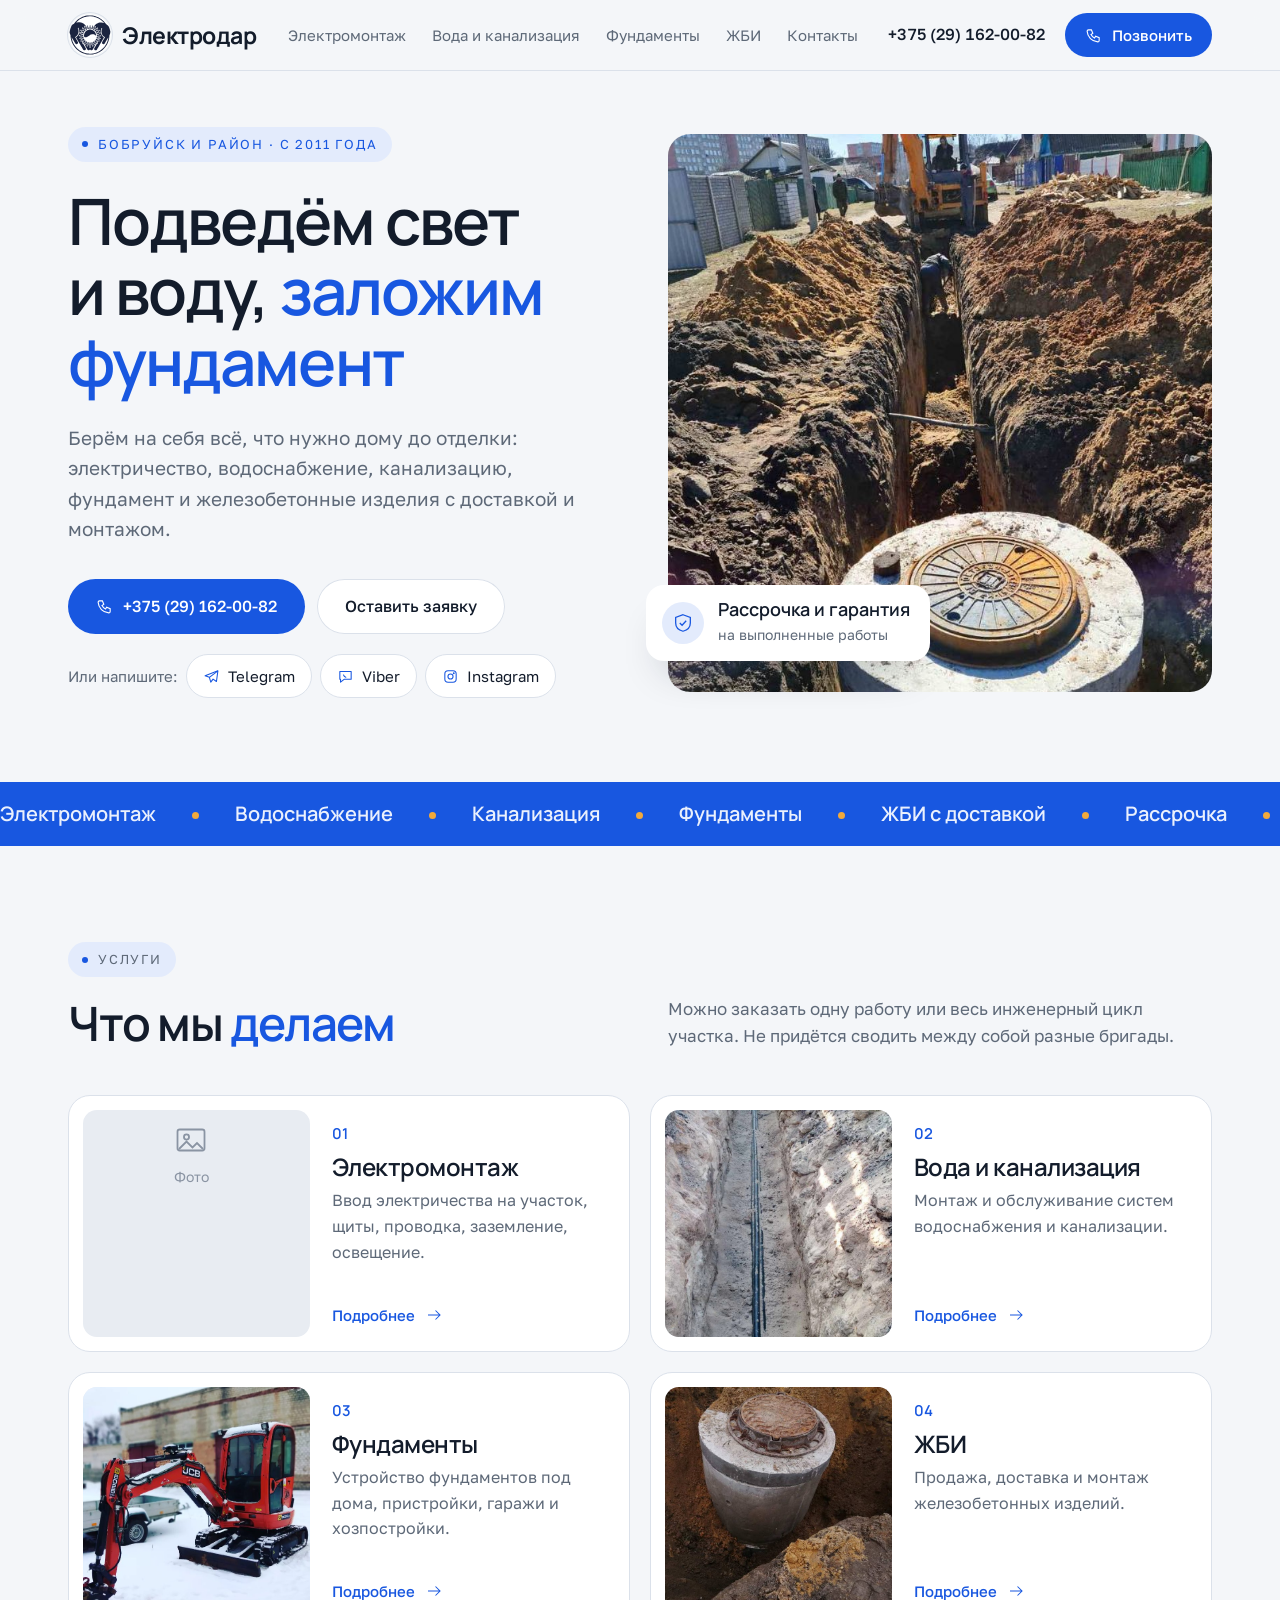
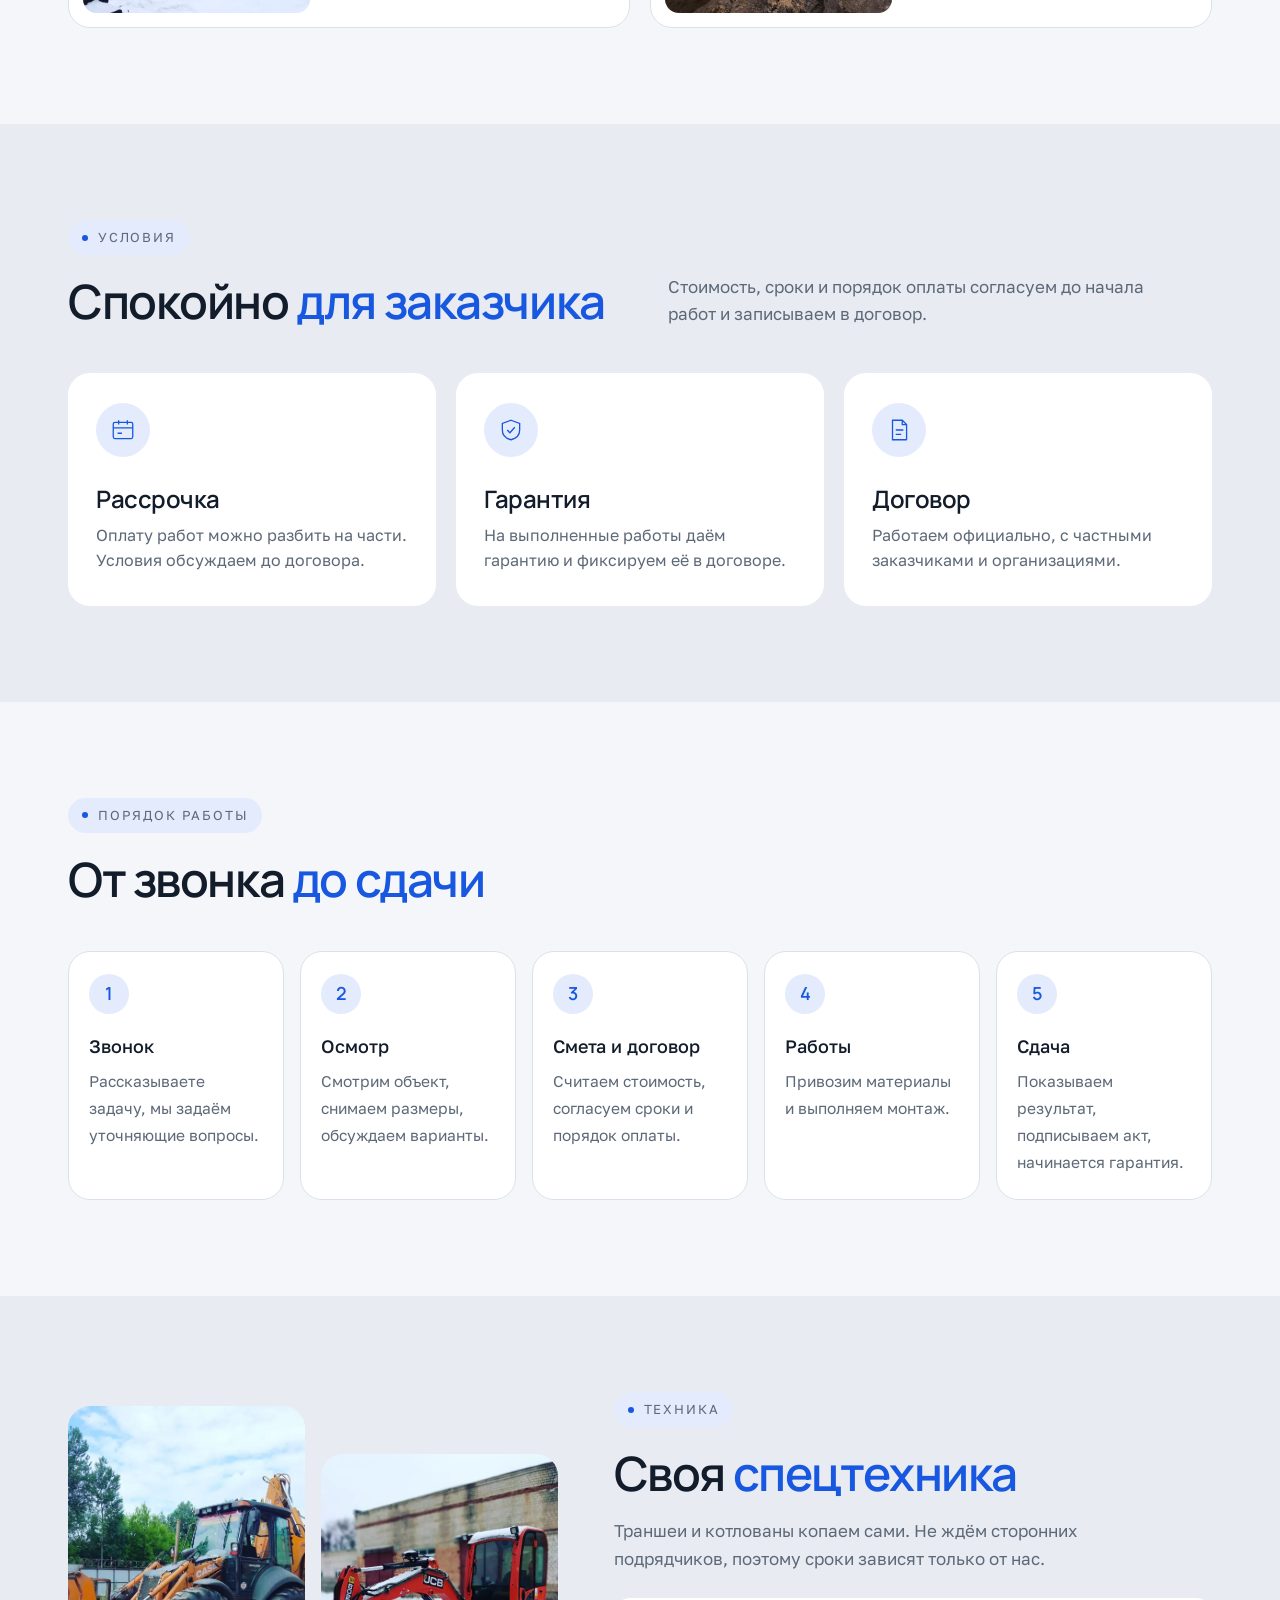
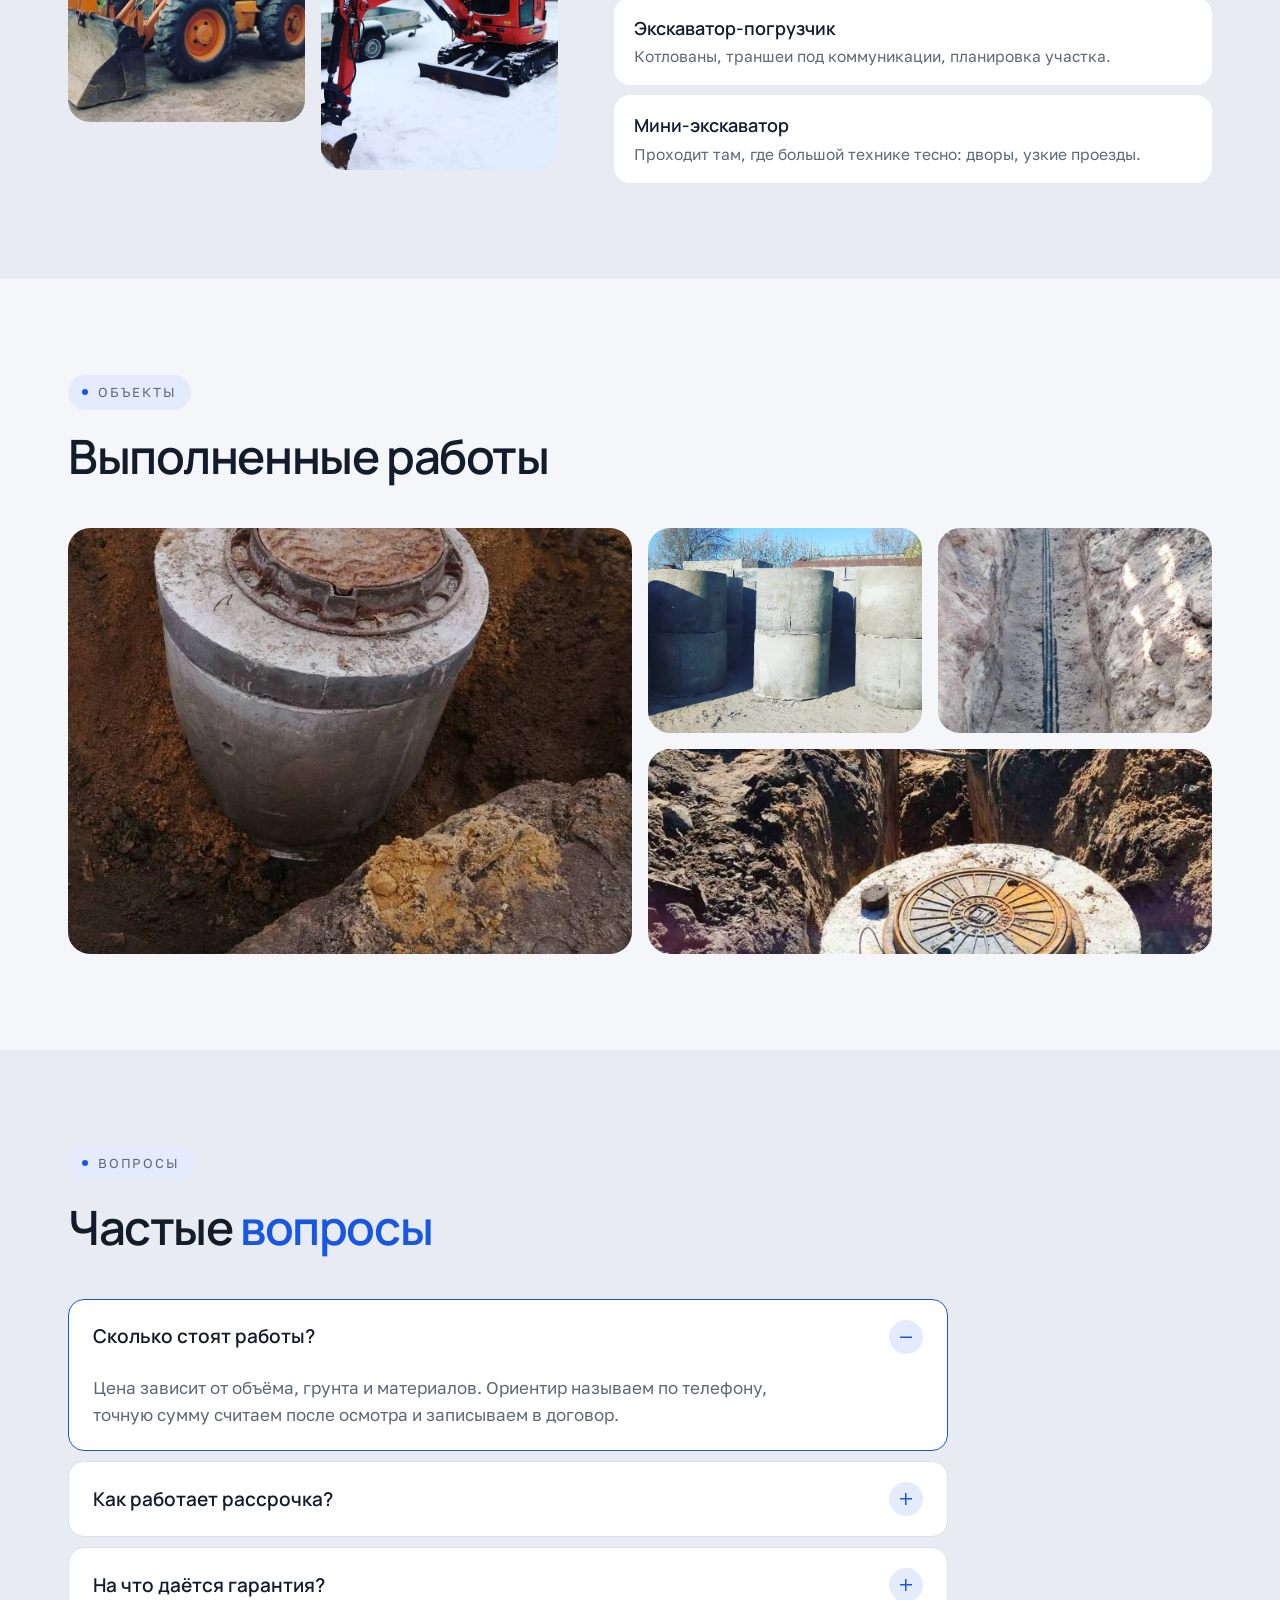
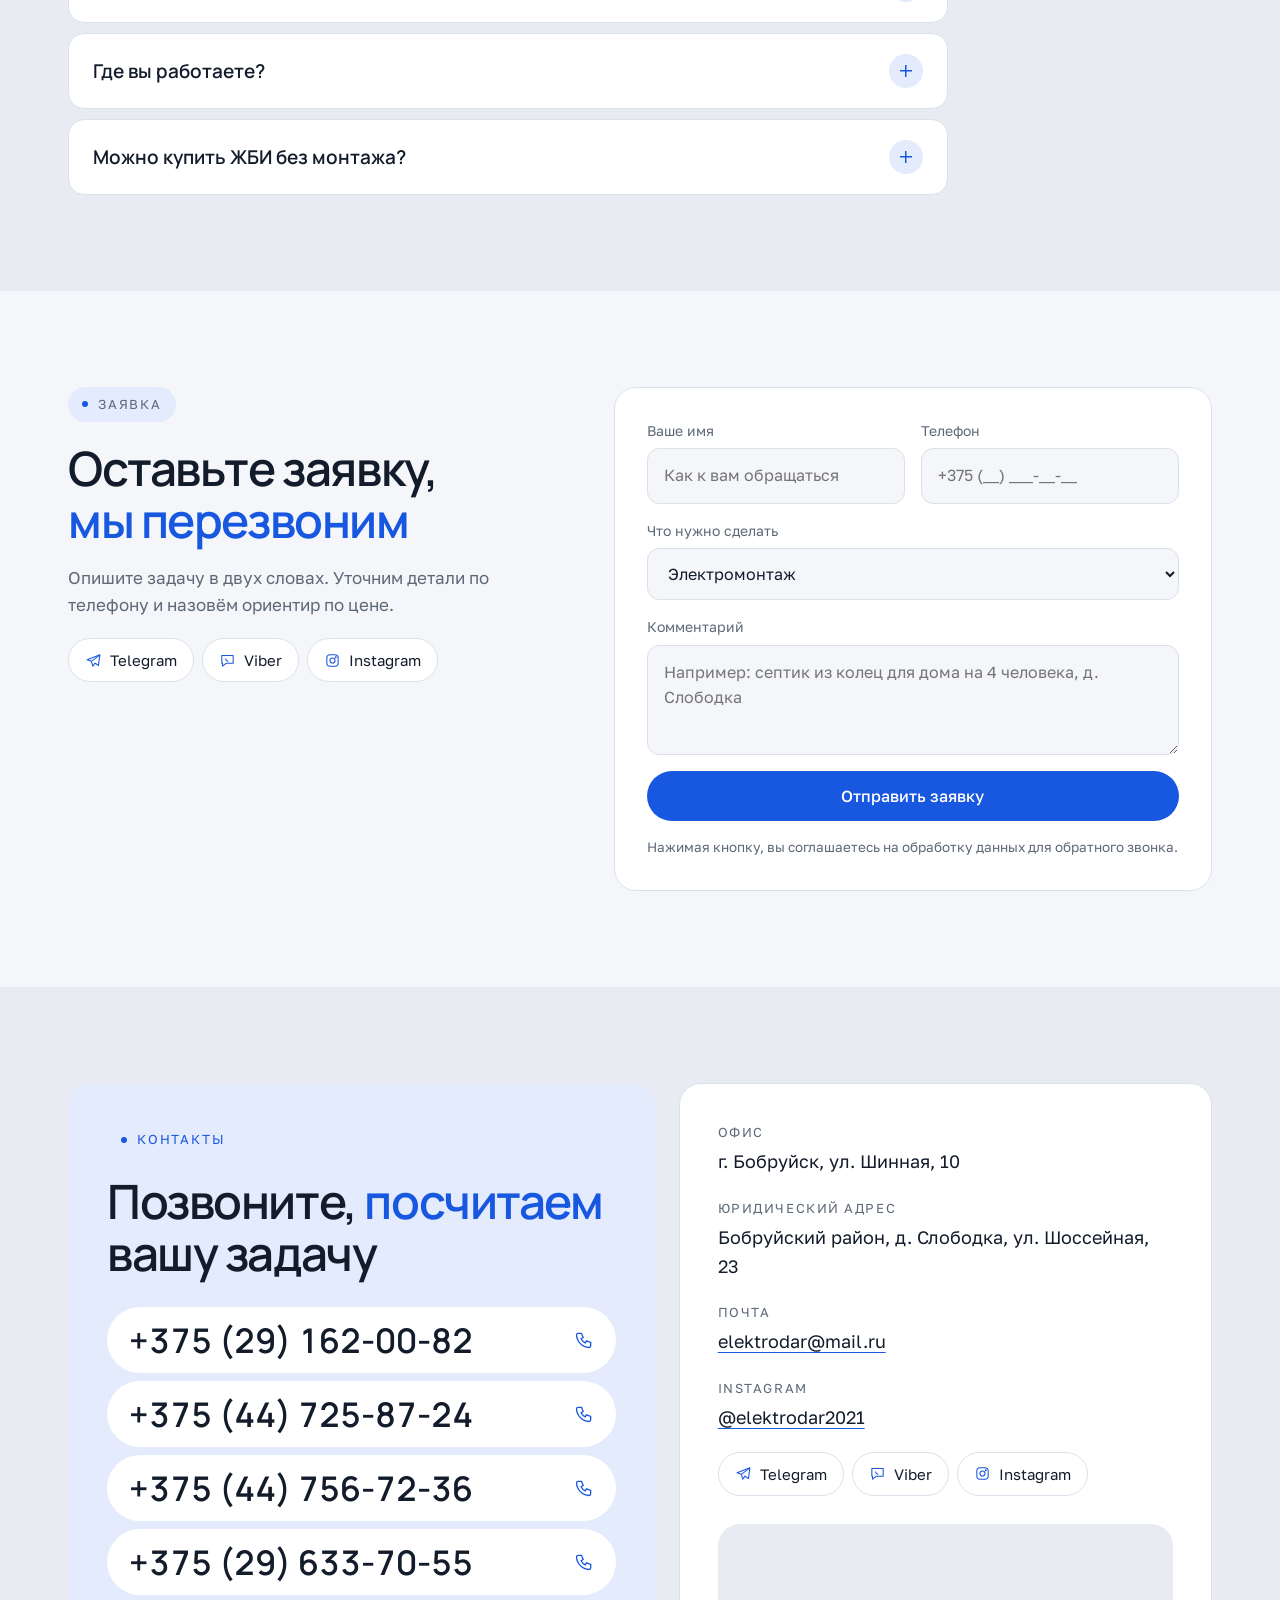
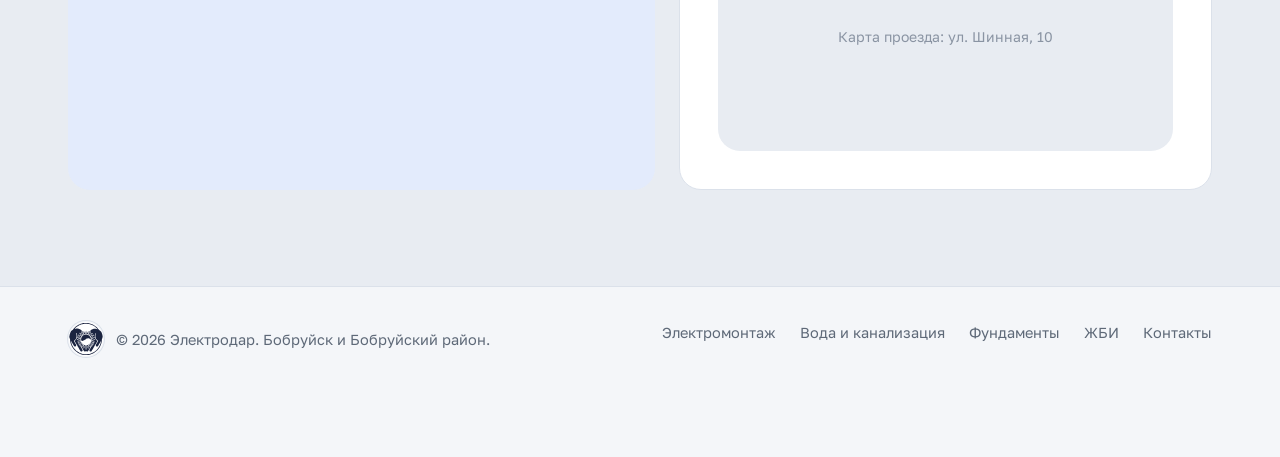
==== commit 80d172fb: "Логотип Электродар в шапке, подвале и на иконке вкладки Co-Authored-By: Claude Opus 5.5 <noreply@ant" ====
--- a/index.html
+++ b/index.html
@@ -5,6 +5,7 @@
 <meta name="viewport" content="width=device-width, initial-scale=1">
 <title>Электродар Бобруйск</title>
 <meta name="description" content="Электродар: электромонтаж, водоснабжение и канализация, фундаменты, продажа и монтаж ЖБИ в Бобруйске и Бобруйском районе. Рассрочка, гарантия на работы.">
+<link rel="icon" href="img/logo.svg" type="image/svg+xml">
 <link rel="preconnect" href="https://fonts.googleapis.com">
 <link rel="preconnect" href="https://fonts.gstatic.com" crossorigin>
 <link href="https://fonts.googleapis.com/css2?family=Golos+Text:wght@400;500&family=Manrope:wght@500;600;700&display=swap" rel="stylesheet">
@@ -47,8 +48,10 @@
 .top .wrap{display:flex;align-items:center;gap:20px;min-height:70px}
 .progress{position:absolute;left:0;bottom:-1px;height:2px;width:100%;background:var(--green);transform-origin:0 50%;transform:scaleX(0)}
 .logo{font-family:var(--display);font-weight:700;letter-spacing:-.02em;font-size:23px;text-decoration:none;display:flex;align-items:center;gap:10px}
-.logo i{width:26px;height:26px;border-radius:9px;background:var(--green);display:block;position:relative}
-.logo i::after{content:"";position:absolute;inset:8px;border-radius:50%;background:var(--amber)}
+.logo img{width:44px;height:44px;display:block;flex:none;border-radius:50%;box-shadow:0 0 0 1px var(--line);transition:transform .6s var(--ease)}
+.logo:hover img{transform:rotate(-12deg)}
+.foot-brand{display:flex;align-items:center;gap:12px}
+.foot-brand img{width:36px;height:36px;border-radius:50%;box-shadow:0 0 0 1px var(--line)}
 .nav{display:flex;gap:6px;margin-left:auto;font-size:15px;white-space:nowrap}
 .nav a{text-decoration:none;color:var(--muted);padding:8px 10px;border-radius:999px;transition:background .3s,color .3s}
 .nav a:hover,.nav a[aria-current="page"]{color:var(--green);background:var(--green-soft)}
@@ -268,7 +271,7 @@
 
 <header class="top">
   <div class="wrap">
-    <a class="logo" href="#top"><i></i>Электродар</a>
+    <a class="logo" href="#top"><img src="img/logo.svg" alt="" width="44" height="44">Электродар</a>
     <nav class="nav" aria-label="Разделы сайта">
       <a href="#elektromontazh">Электромонтаж</a>
       <a href="#voda-kanalizaciya">Вода и канализация</a>
@@ -614,7 +617,7 @@
 
 <footer>
   <div class="wrap">
-    <div>© 2026 Электродар. Бобруйск и Бобруйский район.</div>
+    <div class="foot-brand"><img src="img/logo.svg" alt="Логотип Электродар" width="36" height="36"><span>© 2026 Электродар. Бобруйск и Бобруйский район.</span></div>
     <nav aria-label="Услуги">
       <a href="#elektromontazh">Электромонтаж</a>
       <a href="#voda-kanalizaciya">Вода и канализация</a>
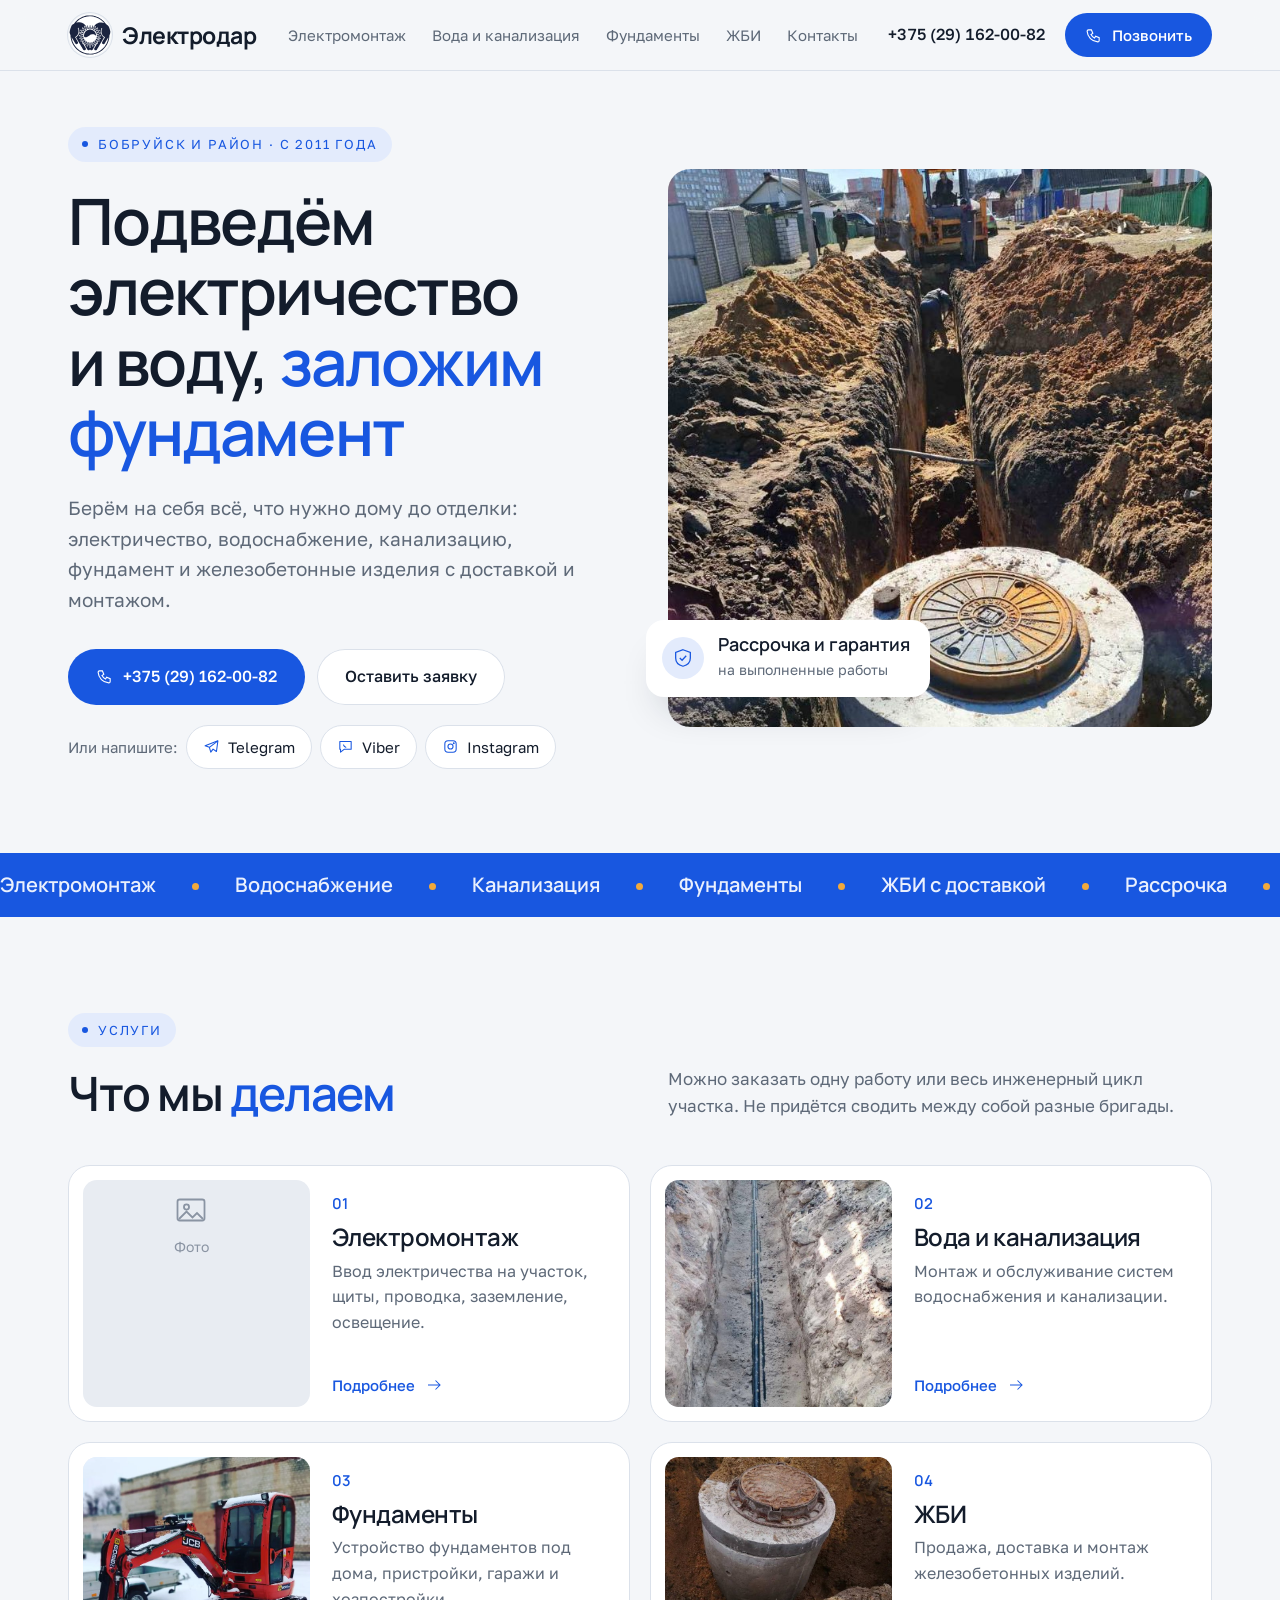
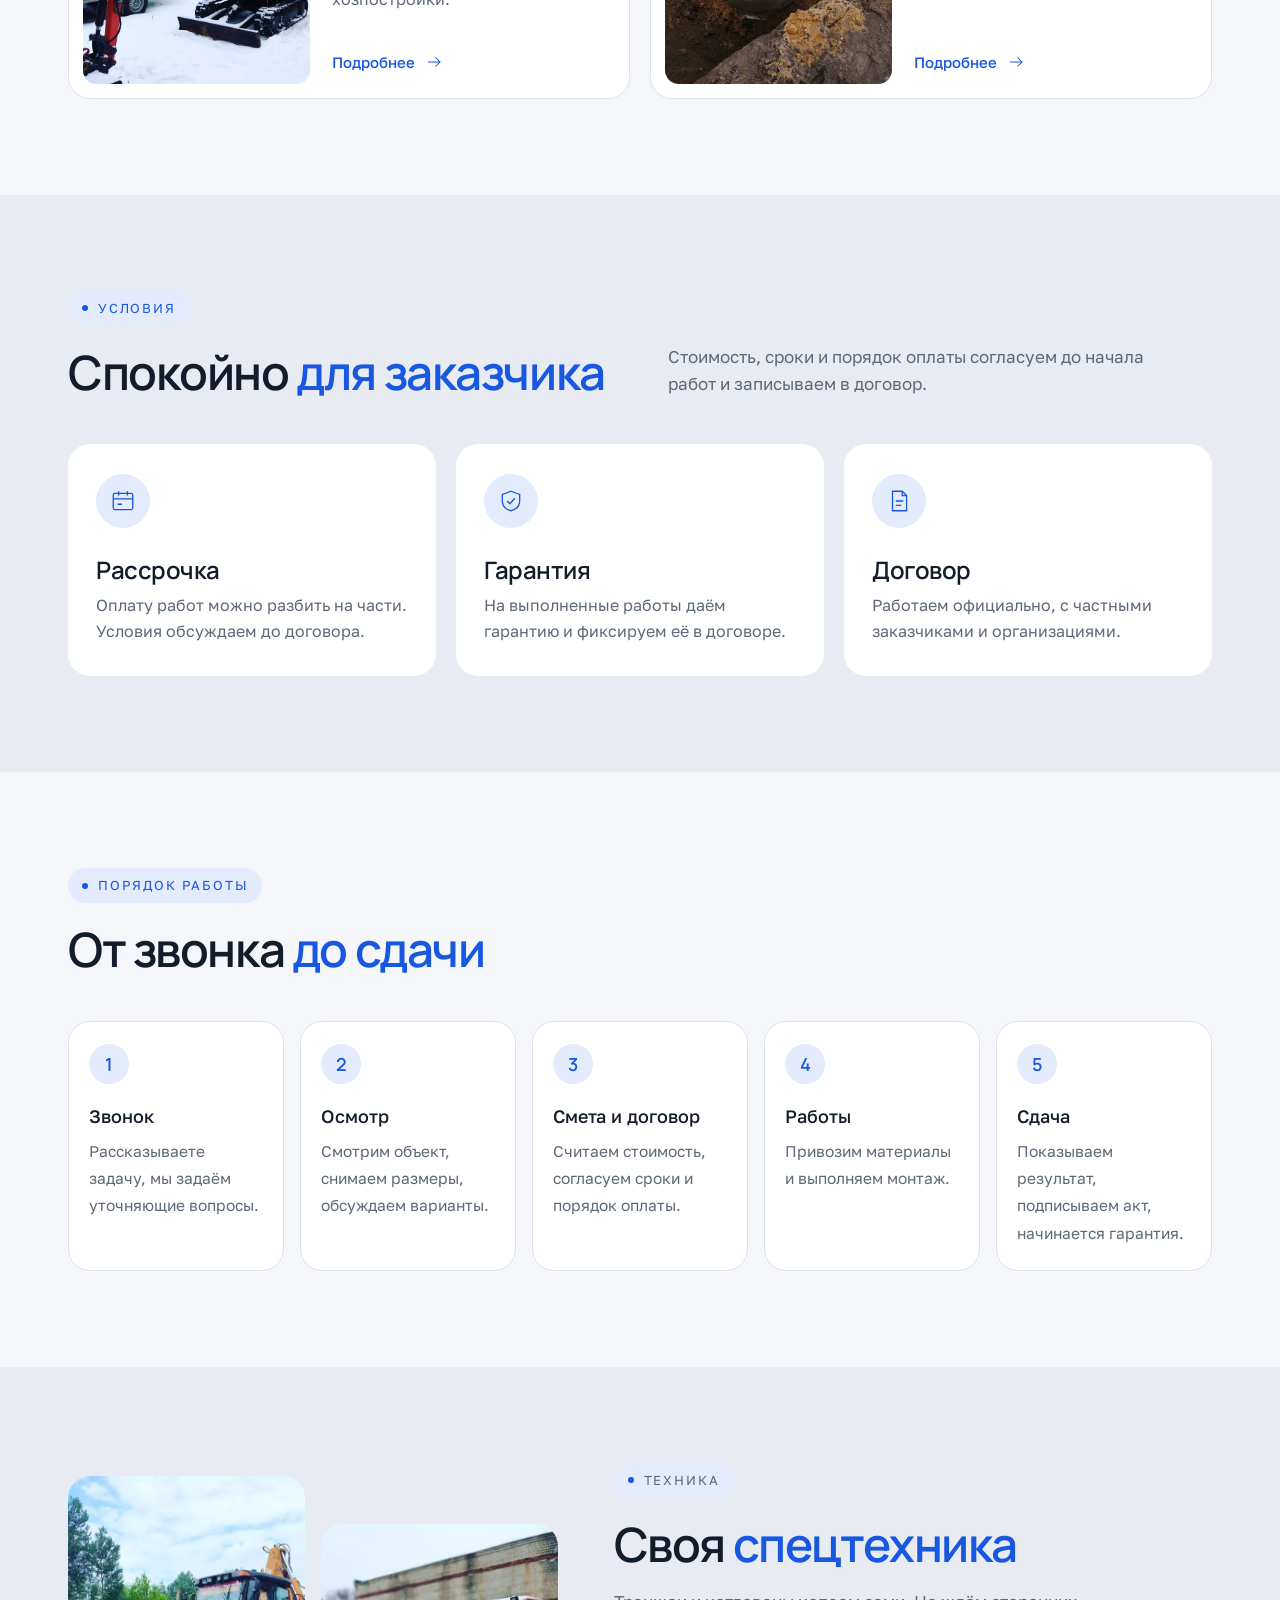
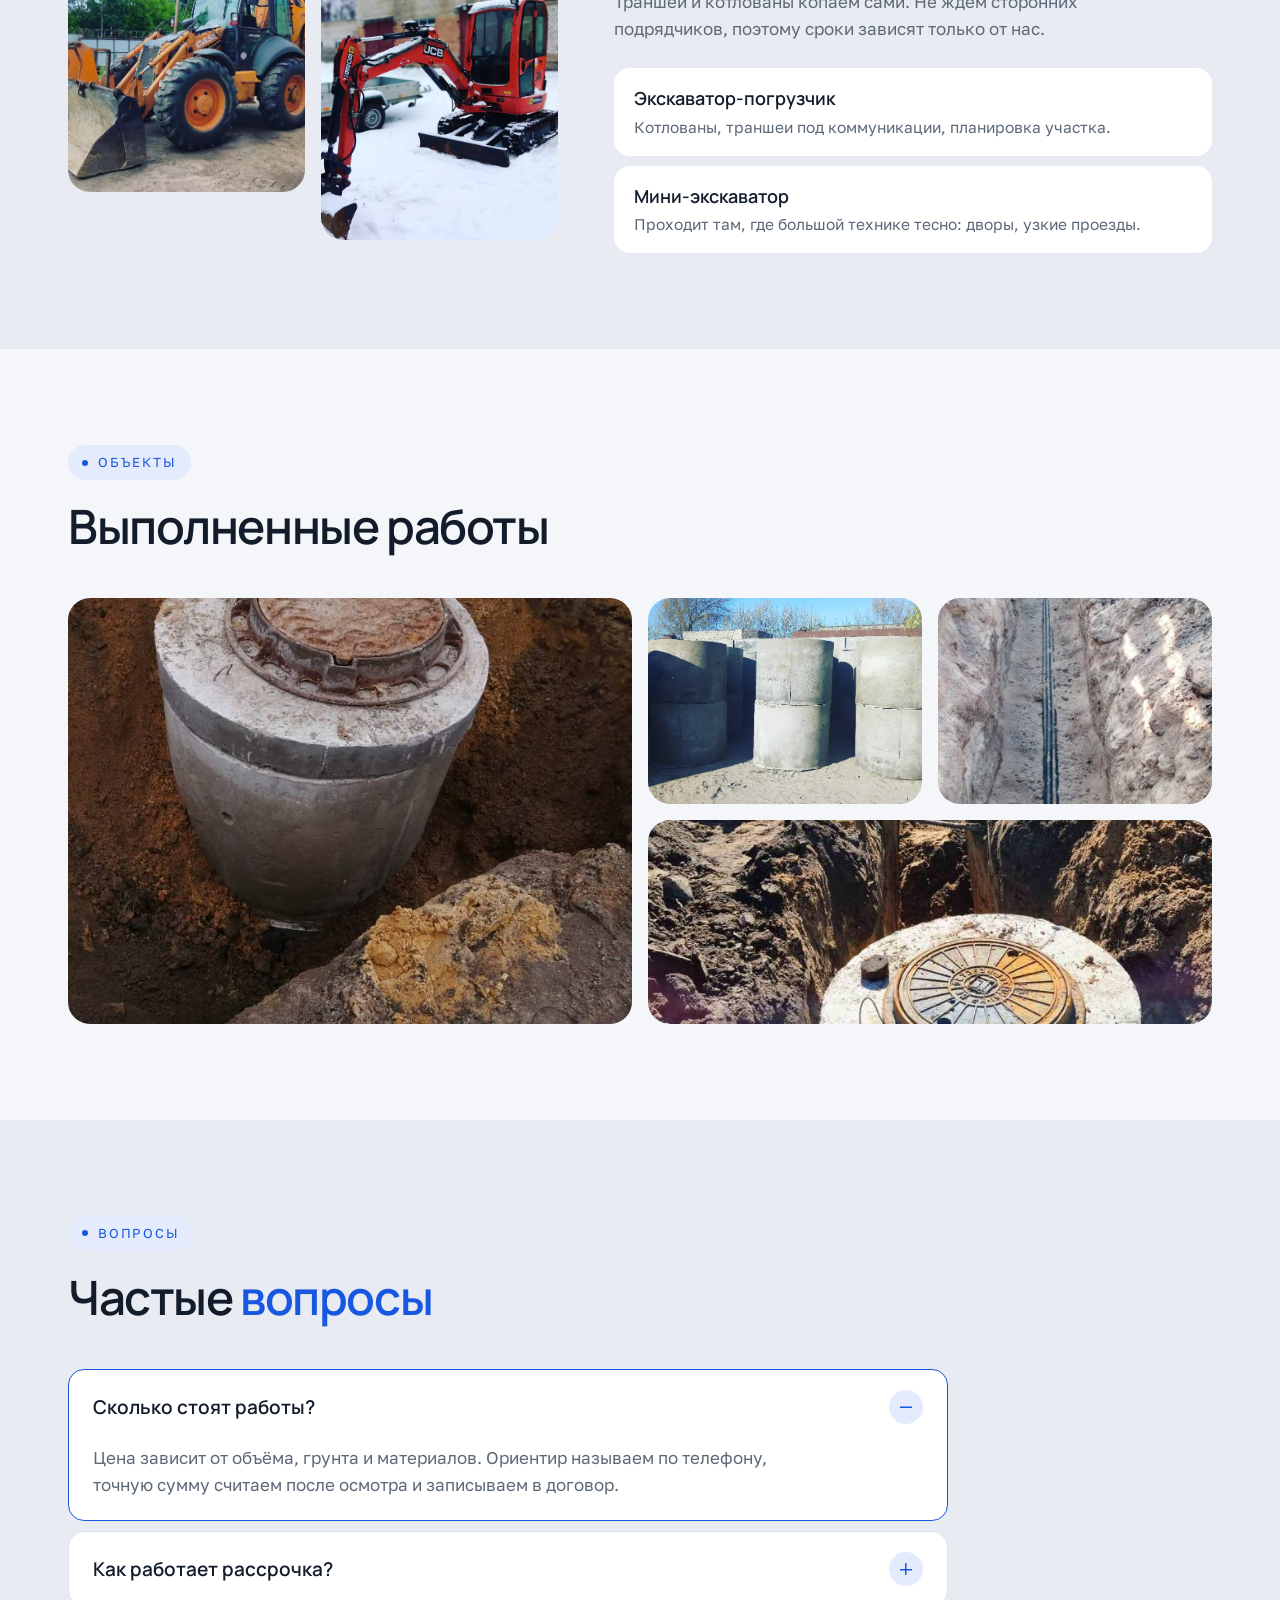
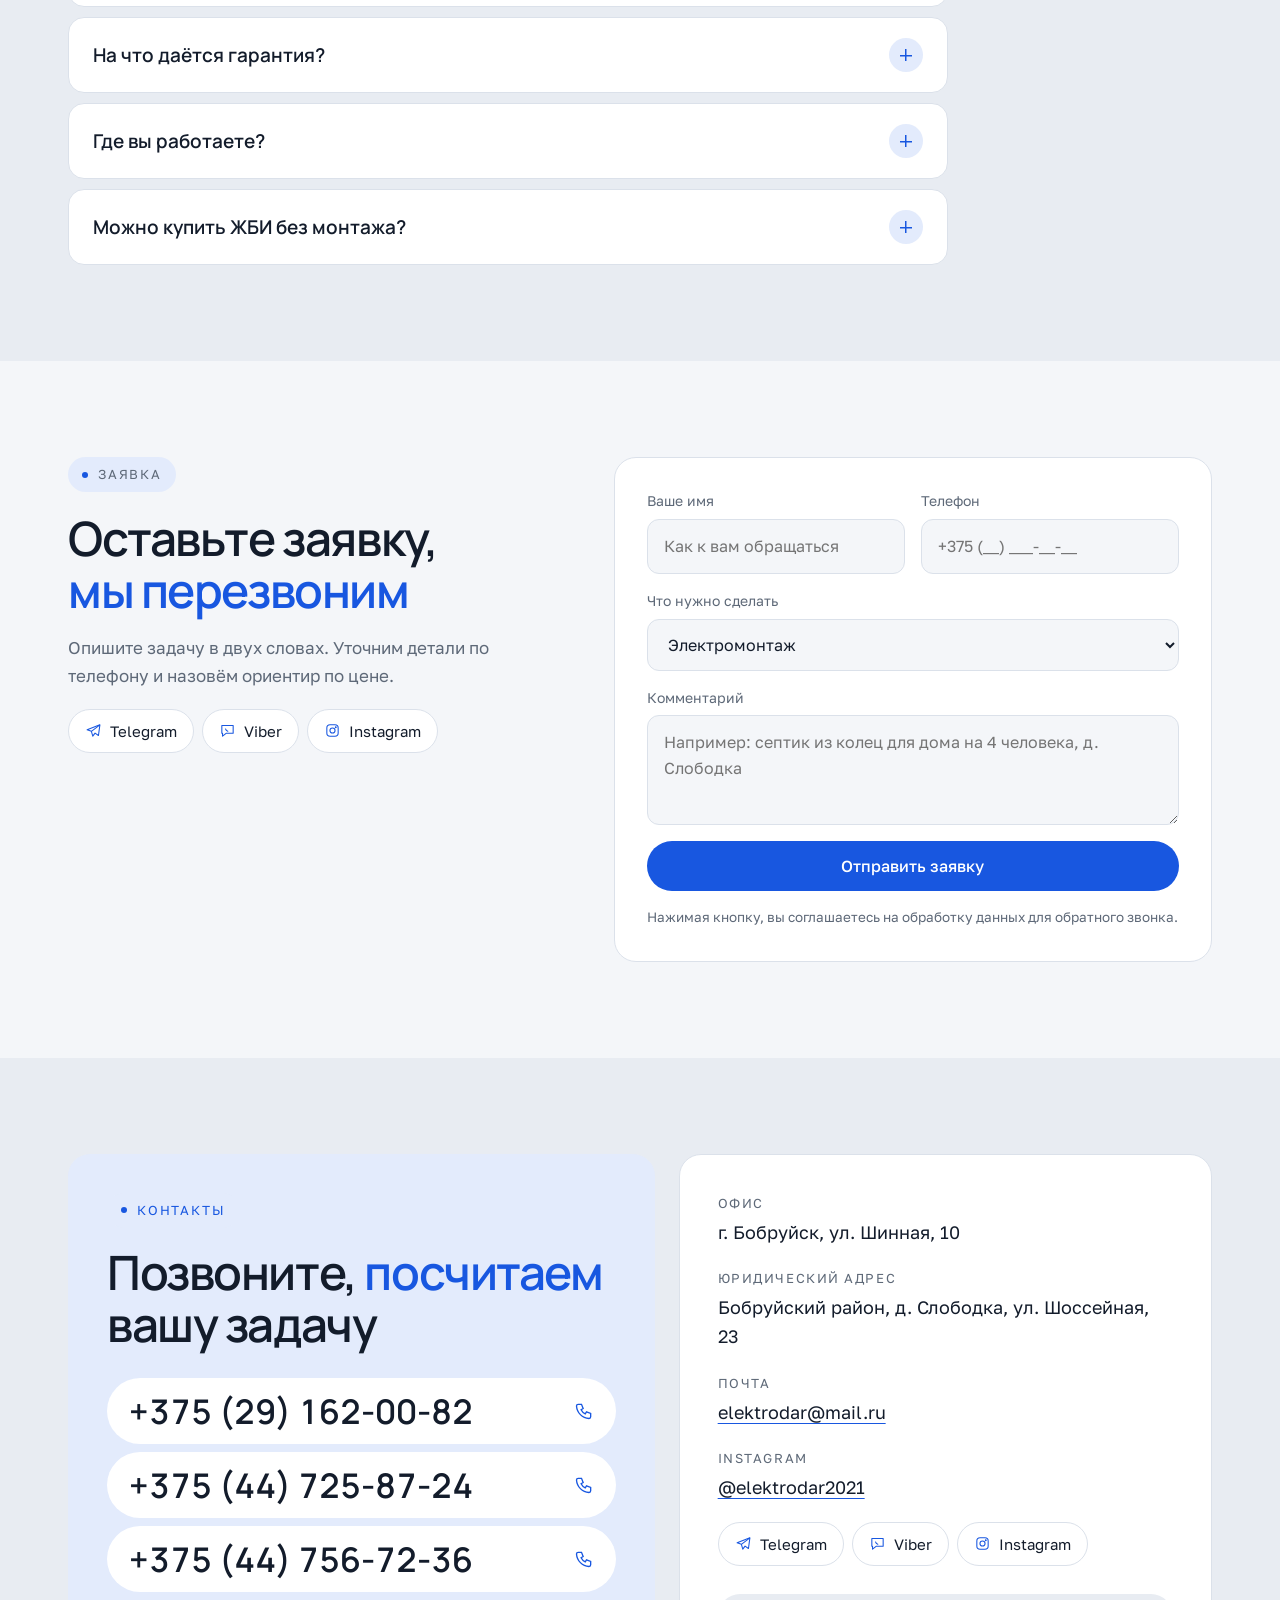
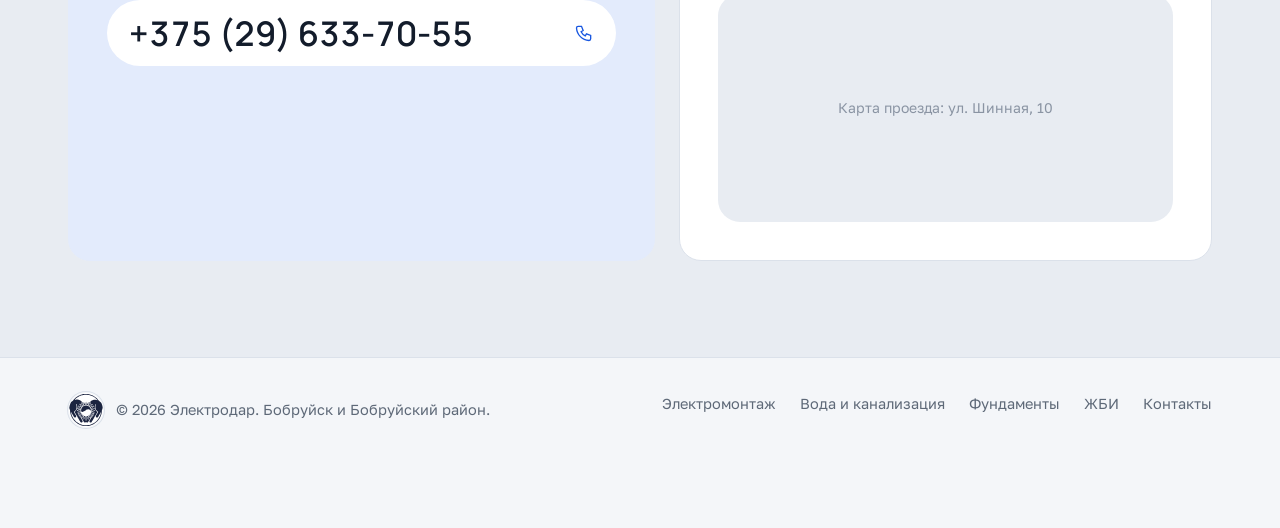
==== commit 2d4ed938: "Отдельные страницы услуг, SEO-разметка, мобильная версия, новый слоган - Страницы услуг вынесены в о" ====
--- a/index.html
+++ b/index.html
@@ -3,260 +3,30 @@
 <head>
 <meta charset="utf-8">
 <meta name="viewport" content="width=device-width, initial-scale=1">
-<title>Электродар Бобруйск</title>
-<meta name="description" content="Электродар: электромонтаж, водоснабжение и канализация, фундаменты, продажа и монтаж ЖБИ в Бобруйске и Бобруйском районе. Рассрочка, гарантия на работы.">
+<title>Электродар: электромонтаж, вода, канализация, фундаменты и ЖБИ в Бобруйске</title>
+<meta name="description" content="Подведём электричество и воду, заложим фундамент, привезём и смонтируем ЖБИ в Бобруйске и Бобруйском районе. Своя спецтехника, рассрочка, гарантия. Тел. +375 29 162-00-82.">
+<link rel="canonical" href="https://talizzzbogdan-dev.github.io/elektrodar/">
+<meta name="robots" content="index, follow">
+<meta name="theme-color" content="#F4F6F9">
+<meta property="og:type" content="website">
+<meta property="og:locale" content="ru_RU">
+<meta property="og:site_name" content="Электродар">
+<meta property="og:title" content="Электродар: электромонтаж, вода, канализация, фундаменты и ЖБИ в Бобруйске">
+<meta property="og:description" content="Подведём электричество и воду, заложим фундамент, привезём и смонтируем ЖБИ в Бобруйске и Бобруйском районе. Своя спецтехника, рассрочка, гарантия. Тел. +375 29 162-00-82.">
+<meta property="og:url" content="https://talizzzbogdan-dev.github.io/elektrodar/">
+<meta property="og:image" content="https://talizzzbogdan-dev.github.io/elektrodar/img/og.jpg">
+<meta property="og:image:width" content="1200">
+<meta property="og:image:height" content="630">
+<meta name="twitter:card" content="summary_large_image">
 <link rel="icon" href="img/logo.svg" type="image/svg+xml">
+<link rel="icon" href="img/favicon-32.png" type="image/png" sizes="32x32">
+<link rel="apple-touch-icon" href="img/apple-touch-icon.png">
 <link rel="preconnect" href="https://fonts.googleapis.com">
 <link rel="preconnect" href="https://fonts.gstatic.com" crossorigin>
 <link href="https://fonts.googleapis.com/css2?family=Golos+Text:wght@400;500&family=Manrope:wght@500;600;700&display=swap" rel="stylesheet">
-<style>
-:root{
-  /* Идея: мягкий инженерный вариант. Холодный светло-серый фон, синий акцент (в токенах --green по историческим причинам), скруглённые белые карточки с фото, Raleway с курсивом в заголовках. */
-  color-scheme: light;
-  --bg:#F4F6F9;
-  --card:#FFFFFF;
-  --sand:#E8ECF2;
-  --ink:#131C2B;
-  --muted:#5E6978;
-  --line:#DBE1EA;
-  --green:#1857E0;
-  --green-soft:#E3EBFC;
-  --amber:#F2A93B;
-  --display:"Manrope","Segoe UI",Roboto,Arial,sans-serif;
-  --body:"Golos Text","Segoe UI",Roboto,Arial,sans-serif;
-  --wrap:1200px;
-  --r:22px;
-  --ease:cubic-bezier(.2,.7,.2,1);
-}
-*{box-sizing:border-box}
-html{scroll-behavior:smooth}
-body{margin:0;background:var(--bg);color:var(--ink);font-family:var(--body);font-size:17px;line-height:1.6;-webkit-font-smoothing:antialiased}
-a{color:inherit}
-a:focus-visible,button:focus-visible{outline:2px solid var(--green);outline-offset:4px;border-radius:6px}
-.wrap{max-width:var(--wrap);margin:0 auto;padding:0 28px}
-h1,h2,h3{font-family:var(--display);font-weight:600;line-height:1.1;margin:0;text-wrap:balance;letter-spacing:-.03em;font-feature-settings:"lnum" 1}
-h1{font-size:clamp(38px,5vw,70px)}
-h2{font-size:clamp(30px,3.7vw,50px)}
-h3{font-size:24px;font-weight:600;letter-spacing:-.02em}
-h1 b,h2 b{font-weight:600;color:var(--green)}
-p{margin:0}
-.tel{font-variant-numeric:tabular-nums lining-nums;white-space:nowrap}
-.eyebrow{font-size:13px;letter-spacing:.14em;text-transform:uppercase;color:var(--green);display:inline-flex;align-items:center;gap:10px;background:var(--green-soft);padding:7px 14px;border-radius:999px}
-.eyebrow::before{content:"";width:6px;height:6px;border-radius:50%;background:var(--green)}
-
-.top{background:rgba(244,246,249,.88);backdrop-filter:blur(12px);-webkit-backdrop-filter:blur(12px);position:sticky;top:0;z-index:20;border-bottom:1px solid var(--line)}
-.top .wrap{display:flex;align-items:center;gap:20px;min-height:70px}
-.progress{position:absolute;left:0;bottom:-1px;height:2px;width:100%;background:var(--green);transform-origin:0 50%;transform:scaleX(0)}
-.logo{font-family:var(--display);font-weight:700;letter-spacing:-.02em;font-size:23px;text-decoration:none;display:flex;align-items:center;gap:10px}
-.logo img{width:44px;height:44px;display:block;flex:none;border-radius:50%;box-shadow:0 0 0 1px var(--line);transition:transform .6s var(--ease)}
-.logo:hover img{transform:rotate(-12deg)}
-.foot-brand{display:flex;align-items:center;gap:12px}
-.foot-brand img{width:36px;height:36px;border-radius:50%;box-shadow:0 0 0 1px var(--line)}
-.nav{display:flex;gap:6px;margin-left:auto;font-size:15px;white-space:nowrap}
-.nav a{text-decoration:none;color:var(--muted);padding:8px 10px;border-radius:999px;transition:background .3s,color .3s}
-.nav a:hover,.nav a[aria-current="page"]{color:var(--green);background:var(--green-soft)}
-.top .tel{font-weight:500;text-decoration:none;font-size:16px}
-.btn{display:inline-flex;align-items:center;gap:10px;background:var(--green);color:#fff;font-weight:500;text-decoration:none;padding:15px 28px;border-radius:999px;font-family:var(--body);font-size:16px;transition:transform .3s var(--ease),box-shadow .3s,background .3s}
-.btn:hover{background:#0F47C4;transform:translateY(-2px);box-shadow:0 14px 26px -14px rgba(24,87,224,.7)}
-.btn svg{width:17px;height:17px;flex:none}
-.btn.ghost{background:var(--card);color:var(--ink);box-shadow:inset 0 0 0 1px var(--line)}
-.btn.ghost:hover{background:var(--card);box-shadow:inset 0 0 0 1px var(--green);color:var(--green)}
-.top .btn{padding:10px 20px;font-size:15px}
-@media (max-width:1040px){
-  .top .wrap{flex-wrap:wrap;gap:0 16px;padding-top:8px}
-  .nav{order:3;width:100%;margin:0 -8px;overflow-x:auto;padding-bottom:6px}
-  .top .tel{margin-left:auto}
-  .top .btn{display:none}
-}
-
-.ph{background:var(--sand);border-radius:var(--r);display:grid;place-items:center;align-content:center;gap:10px;color:#8A94A3;font-size:14px;text-align:center;padding:14px;position:relative;overflow:hidden;margin:0}
-.ph svg{width:36px;height:36px}
-.ph.pic{padding:0}
-.ph.pic img{position:absolute;inset:0;width:100%;height:100%;object-fit:cover;display:block;transition:transform 1.4s var(--ease)}
-.ph.pic:hover img,.card:hover .ph.pic img{transform:scale(1.06)}
-
-/* Первый экран */
-.hero .wrap{display:grid;grid-template-columns:minmax(0,1fr) minmax(0,1fr);gap:56px;align-items:center;padding-top:56px;padding-bottom:84px}
-.hero h1{margin-top:24px}
-.hero .lead{font-size:19px;color:var(--muted);max-width:31em;margin:26px 0 34px}
-.hero .cta{display:flex;flex-wrap:wrap;gap:12px}
-.hero-photo{position:relative}
-.hero-photo .ph{aspect-ratio:4/4.1}
-.hero-photo .floaty{position:absolute;left:-22px;bottom:30px;animation:float 7s ease-in-out infinite}
-@keyframes float{0%,100%{translate:0 0}50%{translate:0 -10px}}
-.badge{background:var(--card);border-radius:18px;padding:14px 20px 14px 16px;box-shadow:0 24px 44px -24px rgba(19,28,43,.45);display:flex;align-items:center;gap:14px}
-.badge i{width:42px;height:42px;border-radius:50%;background:var(--green-soft);color:var(--green);display:grid;place-items:center;flex:none}
-.badge i svg{width:22px;height:22px}
-.badge b{font-family:var(--display);font-weight:600;font-size:18px;display:block;line-height:1.2}
-.badge span{font-size:14px;color:var(--muted)}
-.up{animation:up 1s var(--ease) both}
-.up.d1{animation-delay:.08s}.up.d2{animation-delay:.18s}.up.d3{animation-delay:.28s}.up.d4{animation-delay:.5s}
-@keyframes up{from{opacity:0;transform:translateY(24px)}to{opacity:1;transform:none}}
-.unveil{animation:unveil 1.1s var(--ease) both}
-.unveil.d1{animation-delay:.15s}.unveil.d2{animation-delay:.3s}
-@keyframes unveil{from{opacity:0;scale:.92}to{opacity:1;scale:1}}
-@media (max-width:900px){.hero .wrap{grid-template-columns:1fr;gap:40px;padding-top:36px;padding-bottom:56px}.hero-photo .floaty{left:12px;bottom:14px}.hero-photo .ph{aspect-ratio:4/3.4}}
-
-.msgs{display:flex;flex-wrap:wrap;gap:8px;align-items:center;margin-top:20px;font-size:15px;color:var(--muted)}
-.msgs a{display:inline-flex;gap:8px;align-items:center;padding:9px 16px;border-radius:999px;background:var(--card);border:1px solid var(--line);text-decoration:none;color:var(--ink);transition:border-color .3s,color .3s,transform .3s var(--ease)}
-.msgs a:hover{border-color:var(--green);color:var(--green);transform:translateY(-2px)}
-.msgs svg{width:17px;height:17px;color:var(--green)}
-
-/* Бегущая строка */
-.marquee{background:var(--green);color:#EAF0FD;overflow:hidden;padding:16px 0;font-family:var(--display);font-weight:600;font-size:20px;white-space:nowrap}
-.marquee div{display:inline-flex;gap:36px;padding-right:36px;animation:run 36s linear infinite}
-.marquee span::after{content:"";display:inline-block;width:7px;height:7px;border-radius:50%;background:var(--amber);margin-left:36px;vertical-align:middle}
-@keyframes run{to{transform:translateX(-50%)}}
-
-section.block{padding:96px 0}
-section.block[id]{scroll-margin-top:70px}
-.head{display:grid;grid-template-columns:minmax(0,1fr) minmax(0,1fr);gap:20px 56px;align-items:end;margin-bottom:46px}
-.head h2{margin-top:20px}
-.head p{color:var(--muted);max-width:30em}
-.mist{background:var(--sand)}
-@media (max-width:820px){.head{grid-template-columns:1fr;margin-bottom:30px}section.block{padding:60px 0}}
-
-/* Услуги: карточки с фото */
-.cards{display:grid;grid-template-columns:repeat(2,1fr);gap:20px}
-.card{background:var(--card);border-radius:var(--r);padding:14px;display:grid;grid-template-columns:minmax(0,.8fr) minmax(0,1fr);gap:22px;text-decoration:none;border:1px solid var(--line);transition:transform .45s var(--ease),box-shadow .45s,border-color .45s}
-.card:hover{transform:translateY(-6px);box-shadow:0 30px 50px -34px rgba(19,28,43,.5);border-color:transparent}
-.card .ph{aspect-ratio:1/1;border-radius:14px}
-.card>div{padding:12px 10px 10px 0;display:flex;flex-direction:column;gap:8px}
-.card .n{font-family:var(--display);font-weight:600;font-size:15px;color:var(--green);font-feature-settings:"lnum" 1}
-.card p{color:var(--muted);font-size:16px}
-.card .go{margin-top:auto;display:inline-flex;align-items:center;gap:10px;font-weight:500;font-size:15px;color:var(--green)}
-.card .go svg{width:18px;height:18px;transition:transform .4s var(--ease)}
-.card:hover .go svg{transform:translateX(6px)}
-@media (max-width:900px){.cards{grid-template-columns:1fr}}
-@media (max-width:480px){.card{grid-template-columns:1fr}.card .ph{aspect-ratio:16/10}.card>div{padding:0 6px 8px}}
-
-.terms{display:grid;grid-template-columns:repeat(3,1fr);gap:20px}
-.term{background:var(--card);border-radius:var(--r);padding:30px 28px 32px;transition:transform .4s var(--ease),box-shadow .4s}
-.term:hover{transform:translateY(-6px);box-shadow:0 28px 44px -32px rgba(19,28,43,.5)}
-.term svg{width:26px;height:26px;color:var(--green);padding:14px;box-sizing:content-box;background:var(--green-soft);border-radius:50%;margin-bottom:22px}
-.term h3{margin-bottom:10px}
-.term p{color:var(--muted);font-size:16px}
-@media (max-width:820px){.terms{grid-template-columns:1fr}}
-
-.steps{list-style:none;margin:0;padding:0;display:grid;grid-template-columns:repeat(5,1fr);gap:16px;counter-reset:s}
-.steps li{counter-increment:s;background:var(--card);border:1px solid var(--line);border-radius:var(--r);padding:22px 20px 24px}
-.steps li::before{content:counter(s);font-family:var(--display);font-weight:600;font-size:18px;font-feature-settings:"lnum" 1;color:var(--green);background:var(--green-soft);width:40px;height:40px;border-radius:50%;display:grid;place-items:center;margin-bottom:18px}
-.steps b{display:block;font-weight:500;margin-bottom:6px;font-size:18px}
-.steps span{color:var(--muted);font-size:15.5px}
-@media (max-width:1000px){.steps{grid-template-columns:repeat(2,1fr)}}
-@media (max-width:480px){.steps{grid-template-columns:1fr}}
-
-.photos{display:grid;grid-template-columns:repeat(3,1fr);gap:16px}
-.photos .ph{aspect-ratio:4/3}
-.photos.mosaic{grid-template-columns:repeat(4,1fr)}
-.photos.mosaic .ph:first-child{grid-column:span 2;grid-row:span 2;aspect-ratio:auto}
-.photos.mosaic .ph:nth-child(4){grid-column:span 2;aspect-ratio:8/2.9}
-.photos.mosaic .ph:nth-child(4) img{object-position:50% 78%}
-@media (max-width:760px){.photos,.photos.mosaic{grid-template-columns:repeat(2,1fr)}.photos.mosaic .ph:first-child,.photos.mosaic .ph:nth-child(4){grid-column:span 2;grid-row:auto;aspect-ratio:16/10}}
-
-/* Спецтехника */
-.tech{display:grid;grid-template-columns:minmax(0,.9fr) minmax(0,1.1fr);gap:56px;align-items:center}
-.tech .pair{display:grid;grid-template-columns:1fr 1fr;gap:16px}
-.tech .pair .ph{aspect-ratio:3/4}
-.tech .pair .ph:last-child{margin-top:48px}
-.tech h2{margin:20px 0 18px}
-.tech p{color:var(--muted);max-width:30em}
-.tech ul{list-style:none;margin:26px 0 0;padding:0;display:grid;gap:10px}
-.tech li{background:var(--card);border-radius:16px;padding:16px 20px;display:grid;gap:2px}
-.tech li b{font-family:var(--display);font-weight:600;font-size:18px}
-.tech li span{color:var(--muted);font-size:15.5px}
-@media (max-width:900px){.tech{grid-template-columns:1fr;gap:32px}}
-
-/* Частые вопросы */
-.faq{display:grid;gap:10px;max-width:880px}
-.faq details{background:var(--card);border:1px solid var(--line);border-radius:16px;padding:0 24px;transition:border-color .3s}
-.faq details[open]{border-color:var(--green)}
-.faq summary{list-style:none;cursor:pointer;padding:20px 0;font-family:var(--display);font-weight:600;font-size:19px;display:flex;justify-content:space-between;align-items:center;gap:16px}
-.faq summary::-webkit-details-marker{display:none}
-.faq summary::after{content:"";flex:none;width:34px;height:34px;border-radius:50%;background:var(--green-soft) linear-gradient(var(--green),var(--green)) center/12px 1.5px no-repeat;transition:transform .4s var(--ease);box-shadow:inset 0 0 0 0 var(--green)}
-.faq details:not([open]) summary::after{background-image:linear-gradient(var(--green),var(--green)),linear-gradient(var(--green),var(--green));background-size:12px 1.5px,1.5px 12px;background-position:center;background-repeat:no-repeat}
-.faq details[open] summary::after{transform:rotate(180deg)}
-.faq details p{padding:0 0 22px;color:var(--muted);max-width:62ch}
-
-/* Форма заявки */
-.request{display:grid;grid-template-columns:minmax(0,.9fr) minmax(0,1.1fr);gap:56px;align-items:start}
-.request h2{margin:20px 0 18px}
-.request>div>p{color:var(--muted);max-width:28em}
-.form{background:var(--card);border:1px solid var(--line);border-radius:var(--r);padding:32px;display:grid;grid-template-columns:1fr 1fr;gap:16px}
-.form label{display:grid;gap:6px;font-size:14px;color:var(--muted)}
-.form .wide{grid-column:1/-1}
-.form input,.form select,.form textarea{font:inherit;font-size:16px;color:var(--ink);padding:14px 16px;border:1px solid var(--line);border-radius:12px;background:var(--bg);width:100%;transition:border-color .3s,box-shadow .3s}
-.form textarea{min-height:110px;resize:vertical}
-.form input:focus,.form select:focus,.form textarea:focus{outline:none;border-color:var(--green);box-shadow:0 0 0 4px var(--green-soft)}
-.form button{border:0;cursor:pointer;justify-content:center}
-.form .note{font-size:15px;border-radius:12px;padding:14px 16px;background:var(--green-soft);color:var(--ink)}
-.form .note[hidden]{display:none}
-.form small{color:var(--muted);font-size:13.5px}
-@media (max-width:900px){.request{grid-template-columns:1fr;gap:28px}}
-@media (max-width:560px){.form{grid-template-columns:1fr;padding:22px}}
-
-.contact .grid{display:grid;grid-template-columns:minmax(0,1.1fr) minmax(0,1fr);gap:24px}
-.contact .grid>div{background:var(--card);border:1px solid var(--line);border-radius:var(--r);padding:38px}
-.contact .grid>div:first-child{background:var(--green-soft);border-color:transparent}
-.phones{list-style:none;margin:28px 0 0;padding:0;display:grid;gap:8px}
-.phones a{font-family:var(--display);font-feature-settings:"lnum" 1;font-weight:600;font-size:clamp(24px,2.9vw,34px);line-height:1;text-decoration:none;display:flex;justify-content:space-between;align-items:center;padding:16px 22px;background:var(--card);border-radius:999px;transition:background .3s,color .3s,transform .4s var(--ease)}
-.phones a svg{width:20px;height:20px;color:var(--green);transition:color .3s}
-.phones a:hover{background:var(--green);color:#fff;transform:translateX(6px)}
-.phones a:hover svg{color:#fff}
-.contact dl{margin:0;display:grid;gap:22px}
-.contact dt{font-size:13px;letter-spacing:.12em;text-transform:uppercase;color:var(--muted);margin-bottom:4px}
-.contact dd{margin:0;font-size:18px}
-.contact dd a{text-decoration-color:var(--green);text-underline-offset:4px}
-.map{margin-top:28px;aspect-ratio:16/8}
-@media (max-width:860px){.contact .grid{grid-template-columns:1fr}.contact .grid>div{padding:26px 22px}}
-
-.page-hero .wrap{display:grid;grid-template-columns:minmax(0,1.1fr) minmax(0,.9fr);gap:56px;align-items:center;padding-top:40px;padding-bottom:72px}
-.crumbs{font-size:14px;color:var(--muted);margin-bottom:24px}
-.crumbs a{text-decoration:none}
-.crumbs a:hover{color:var(--green)}
-.page-hero h1{font-size:clamp(36px,4.8vw,66px);margin-top:22px}
-.page-hero .lead{font-size:19px;color:var(--muted);max-width:32em;margin:24px 0 32px}
-.page-hero .ph{aspect-ratio:4/3.4}
-.two{display:grid;grid-template-columns:minmax(0,1.25fr) minmax(0,.75fr);gap:56px;align-items:start}
-.works{list-style:none;margin:32px 0 0;padding:0;display:grid;gap:10px}
-.works li{display:grid;grid-template-columns:minmax(0,.8fr) minmax(0,1.2fr);gap:20px;padding:20px 24px;background:var(--card);border-radius:16px;transition:transform .35s var(--ease)}
-.works li:hover{transform:translateX(6px)}
-.works b{font-family:var(--display);font-weight:600;font-size:19px}
-.works span{color:var(--muted);font-size:16px}
-.side{background:var(--green);color:#fff;border-radius:var(--r);padding:32px;display:grid;gap:14px;position:sticky;top:96px}
-.side p{color:#D3DFFA;font-size:16px}
-.side .tel{font-family:var(--display);font-feature-settings:"lnum" 1;font-weight:600;font-size:29px;text-decoration:none;line-height:1.1;color:#fff}
-.others{display:flex;flex-wrap:wrap;gap:10px;margin-top:28px}
-.others a{border:1px solid var(--line);border-radius:999px;padding:10px 20px;text-decoration:none;font-size:15px;background:var(--card);transition:border-color .3s,color .3s,transform .3s var(--ease)}
-.others a:hover{border-color:var(--green);color:var(--green);transform:translateY(-2px)}
-@media (max-width:900px){.page-hero .wrap{grid-template-columns:1fr;gap:32px;padding-top:26px;padding-bottom:44px}.two{grid-template-columns:1fr;gap:32px}.side{position:static}.works li{grid-template-columns:1fr;gap:4px}}
-
-footer{border-top:1px solid var(--line);color:var(--muted);font-size:14.5px;padding:34px 0 100px}
-footer .wrap{display:flex;flex-wrap:wrap;gap:14px 40px;justify-content:space-between}
-footer nav{display:flex;flex-wrap:wrap;gap:8px 24px}
-footer a{text-decoration:none}
-footer a:hover{color:var(--green)}
-
-.callbar{display:none}
-@media (max-width:760px){
-  .callbar{display:flex;position:fixed;left:0;right:0;bottom:0;z-index:30;padding:10px 16px calc(10px + env(safe-area-inset-bottom,0px));background:rgba(244,246,249,.94);backdrop-filter:blur(10px);border-top:1px solid var(--line)}
-  .callbar{gap:8px}
-  .callbar .btn{flex:1;justify-content:center;font-size:17px}
-  .callbar .ico{flex:none;width:52px;height:52px;border-radius:50%;background:var(--card);border:1px solid var(--line);display:grid;place-items:center;color:var(--green)}
-  .callbar .ico svg{width:22px;height:22px}
-}
-
-.rv.wait{opacity:0;transform:translateY(30px)}
-.rv{transition:opacity .9s var(--ease),transform .9s var(--ease);transition-delay:var(--d,0s)}
-.view[hidden]{display:none}
-.view{animation:fade .5s ease both}
-@keyframes fade{from{opacity:0}to{opacity:1}}
-@media (prefers-reduced-motion:reduce){
-  html{scroll-behavior:auto}
-  *,*::before,*::after{animation:none!important;transition:none!important}
-  .rv.wait{opacity:1;transform:none}
-}
-</style>
+<link rel="stylesheet" href="styles.css">
+<script type="application/ld+json">{"@context":"https://schema.org","@type":"HomeAndConstructionBusiness","@id":"https://talizzzbogdan-dev.github.io/elektrodar/#org","name":"Электродар","url":"https://talizzzbogdan-dev.github.io/elektrodar/","logo":"https://talizzzbogdan-dev.github.io/elektrodar/img/logo.svg","image":"https://talizzzbogdan-dev.github.io/elektrodar/img/og.jpg","description":"Электромонтаж, водоснабжение и канализация, фундаменты, продажа, доставка и монтаж ЖБИ в Бобруйске и Бобруйском районе.","telephone":["+375291620082","+375447258724","+375447567236","+375296337055"],"email":"elektrodar@mail.ru","address":{"@type":"PostalAddress","streetAddress":"ул. Шинная, 10","addressLocality":"Бобруйск","addressRegion":"Могилёвская область","addressCountry":"BY"},"areaServed":[{"@type":"City","name":"Бобруйск"},{"@type":"AdministrativeArea","name":"Бобруйский район"}],"sameAs":["https://www.instagram.com/elektrodar2021/"]}</script>
+<script type="application/ld+json">{"@context":"https://schema.org","@type":"FAQPage","mainEntity":[{"@type":"Question","name":"Сколько стоят работы?","acceptedAnswer":{"@type":"Answer","text":"Цена зависит от объёма, грунта и материалов. Ориентир называем по телефону, точную сумму считаем после осмотра и записываем в договор."}},{"@type":"Question","name":"Как работает рассрочка?","acceptedAnswer":{"@type":"Answer","text":"Оплату можно разбить на части. Размер платежей и сроки согласуем до подписания договора."}},{"@type":"Question","name":"На что даётся гарантия?","acceptedAnswer":{"@type":"Answer","text":"На все выполненные нами работы. Срок зависит от вида работ и прописывается в договоре."}},{"@type":"Question","name":"Где вы работаете?","acceptedAnswer":{"@type":"Answer","text":"В Бобруйске и Бобруйском районе. Если ваш объект дальше, позвоните: обсудим выезд."}},{"@type":"Question","name":"Можно купить ЖБИ без монтажа?","acceptedAnswer":{"@type":"Answer","text":"Да. Привезём изделия на объект, а монтаж закажете, если он нужен."}}]}</script>
 </head>
 <body>
 
@@ -271,36 +41,37 @@
 
 <header class="top">
   <div class="wrap">
-    <a class="logo" href="#top"><img src="img/logo.svg" alt="" width="44" height="44">Электродар</a>
-    <nav class="nav" aria-label="Разделы сайта">
-      <a href="#elektromontazh">Электромонтаж</a>
-      <a href="#voda-kanalizaciya">Вода и канализация</a>
-      <a href="#fundamenty">Фундаменты</a>
-      <a href="#zhbi">ЖБИ</a>
+    <a class="logo" href="./"><img src="img/logo.svg" alt="" width="44" height="44">Электродар</a>
+    <nav class="nav" id="menu" aria-label="Разделы сайта">
+      <a href="elektromontazh.html">Электромонтаж</a>
+      <a href="voda-kanalizaciya.html">Вода и канализация</a>
+      <a href="fundamenty.html">Фундаменты</a>
+      <a href="zhbi.html">ЖБИ</a>
       <a href="#kontakty">Контакты</a>
+      <div class="nav-extra"><a class="tel" href="tel:+375291620082">+375 (29) 162-00-82</a><a class="tel" href="tel:+375447258724">+375 (44) 725-87-24</a></div>
     </nav>
     <a class="tel" href="tel:+375291620082">+375 (29) 162-00-82</a>
     <a class="btn" href="tel:+375291620082"><svg><use href="#i-phone"/></svg>Позвонить</a>
+    <button class="burger" type="button" aria-expanded="false" aria-controls="menu" aria-label="Открыть меню"><span></span></button>
   </div>
   <div class="progress" id="progress"></div>
 </header>
 
-<!-- ===================== ГЛАВНАЯ ===================== -->
-<main class="view" id="view-home">
+<main class="view" id="main">
   <div class="hero" id="top">
     <div class="wrap">
       <div>
         <p class="eyebrow up">Бобруйск и район · с 2011 года</p>
-        <h1 class="up d1">Подведём свет и&nbsp;воду, <b>заложим фундамент</b></h1>
+        <h1 class="up d1">Подведём электричество и&nbsp;воду, <b>заложим фундамент</b></h1>
         <p class="lead up d2">Берём на себя всё, что нужно дому до отделки: электричество, водоснабжение, канализацию, фундамент и железобетонные изделия с доставкой и монтажом.</p>
         <div class="cta up d3">
           <a class="btn" href="tel:+375291620082"><svg><use href="#i-phone"/></svg>+375 (29) 162-00-82</a>
           <a class="btn ghost" href="#zayavka">Оставить заявку</a>
         </div>
-        <div class="msgs up d3">Или напишите:<a href="https://t.me/+375291620082" target="_blank" rel="noopener"><svg><use href="#i-tg"/></svg>Telegram</a><a href="viber://chat?number=%2B375291620082"><svg><use href="#i-chat"/></svg>Viber</a><a href="https://www.instagram.com/elektrodar2021/" target="_blank" rel="noopener"><svg><use href="#i-cam"/></svg>Instagram</a></div>
+        <div class="msgs up d3"><span class="msgs-label">Или напишите:</span><a href="https://t.me/+375291620082" target="_blank" rel="noopener"><svg><use href="#i-tg"/></svg>Telegram</a><a href="viber://chat?number=%2B375291620082"><svg><use href="#i-chat"/></svg>Viber</a><a href="https://www.instagram.com/elektrodar2021/" target="_blank" rel="noopener"><svg><use href="#i-cam"/></svg>Instagram</a></div>
       </div>
       <div class="hero-photo">
-        <figure class="ph pic unveil"><img src="img/transheya-kolodec.jpg" alt="Прокладка траншеи экскаватором, на переднем плане колодец с люком"></figure>
+        <figure class="ph pic unveil"><img src="img/transheya-kolodec.jpg" alt="Прокладка траншеи экскаватором, на переднем плане колодец с люком" width="685" height="728" fetchpriority="high"></figure>
         <div class="floaty"><div class="badge up d4"><i><svg viewBox="0 0 24 24" fill="none" stroke="currentColor" stroke-width="1.4"><path d="M12 3l8 3v6c0 4.500-3.200 7.800-8 9-4.800-1.200-8-4.500-8-9V6z"/><path d="M8.500 12l2.500 2.500 4.500-5"/></svg></i><div><b>Рассрочка и гарантия</b><span>на выполненные работы</span></div></div></div>
       </div>
     </div>
@@ -315,10 +86,10 @@
         <p>Можно заказать одну работу или весь инженерный цикл участка. Не придётся сводить между собой разные бригады.</p>
       </div>
       <div class="cards">
-        <a class="card rv" href="#elektromontazh"><div class="ph"><svg><use href="#i-photo"/></svg>Фото</div><div><span class="n">01</span><h3>Электромонтаж</h3><p>Ввод электричества на участок, щиты, проводка, заземление, освещение.</p><span class="go">Подробнее<svg><use href="#i-arrow"/></svg></span></div></a>
-        <a class="card rv" href="#voda-kanalizaciya"><figure class="ph pic"><img src="img/transheya-truby.jpg" alt="Трубы, уложенные в траншею" loading="lazy"></figure><div><span class="n">02</span><h3>Вода и канализация</h3><p>Монтаж и обслуживание систем водоснабжения и канализации.</p><span class="go">Подробнее<svg><use href="#i-arrow"/></svg></span></div></a>
-        <a class="card rv" href="#fundamenty"><figure class="ph pic"><img src="img/mini-ekskavator.jpg" alt="Мини-экскаватор" loading="lazy"></figure><div><span class="n">03</span><h3>Фундаменты</h3><p>Устройство фундаментов под дома, пристройки, гаражи и хозпостройки.</p><span class="go">Подробнее<svg><use href="#i-arrow"/></svg></span></div></a>
-        <a class="card rv" href="#zhbi"><figure class="ph pic"><img src="img/kolodec-lyuk.jpg" alt="Колодец из железобетонных колец с люком" loading="lazy"></figure><div><span class="n">04</span><h3>ЖБИ</h3><p>Продажа, доставка и монтаж железобетонных изделий.</p><span class="go">Подробнее<svg><use href="#i-arrow"/></svg></span></div></a>
+        <a class="card rv" href="elektromontazh.html"><div class="ph"><svg><use href="#i-photo"/></svg>Фото</div><div><span class="n">01</span><h3>Электромонтаж</h3><p>Ввод электричества на участок, щиты, проводка, заземление, освещение.</p><span class="go">Подробнее<svg><use href="#i-arrow"/></svg></span></div></a>
+        <a class="card rv" href="voda-kanalizaciya.html"><figure class="ph pic"><img src="img/transheya-truby.jpg" alt="Трубы, уложенные в траншею" loading="lazy" decoding="async"></figure><div><span class="n">02</span><h3>Вода и канализация</h3><p>Монтаж и обслуживание систем водоснабжения и канализации.</p><span class="go">Подробнее<svg><use href="#i-arrow"/></svg></span></div></a>
+        <a class="card rv" href="fundamenty.html"><figure class="ph pic"><img src="img/mini-ekskavator.jpg" alt="Мини-экскаватор" loading="lazy" decoding="async"></figure><div><span class="n">03</span><h3>Фундаменты</h3><p>Устройство фундаментов под дома, пристройки, гаражи и хозпостройки.</p><span class="go">Подробнее<svg><use href="#i-arrow"/></svg></span></div></a>
+        <a class="card rv" href="zhbi.html"><figure class="ph pic"><img src="img/kolodec-lyuk.jpg" alt="Колодец из железобетонных колец с люком" loading="lazy" decoding="async"></figure><div><span class="n">04</span><h3>ЖБИ</h3><p>Продажа, доставка и монтаж железобетонных изделий.</p><span class="go">Подробнее<svg><use href="#i-arrow"/></svg></span></div></a>
       </div>
     </div>
   </section>
@@ -353,8 +124,8 @@
   <section class="block mist" id="tehnika">
     <div class="wrap tech">
       <div class="pair rv">
-        <figure class="ph pic"><img src="img/ekskavator-pogruzchik.jpg" alt="Экскаватор-погрузчик" loading="lazy"></figure>
-        <figure class="ph pic"><img src="img/mini-ekskavator.jpg" alt="Мини-экскаватор" loading="lazy"></figure>
+        <figure class="ph pic"><img src="img/ekskavator-pogruzchik.jpg" alt="Экскаватор-погрузчик" loading="lazy" decoding="async"></figure>
+        <figure class="ph pic"><img src="img/mini-ekskavator.jpg" alt="Мини-экскаватор" loading="lazy" decoding="async"></figure>
       </div>
       <div class="rv" style="--d:.1s">
         <p class="eyebrow">Техника</p>
@@ -372,10 +143,10 @@
     <div class="wrap">
       <div class="head rv"><div><p class="eyebrow">Объекты</p><h2>Выполненные работы</h2></div></div>
       <div class="photos mosaic">
-        <figure class="ph pic rv"><img src="img/kolodec-lyuk.jpg" alt="Смонтированный колодец из колец с люком" loading="lazy"></figure>
-        <figure class="ph pic rv"><img src="img/kolca-zhbi.jpg" alt="Железобетонные кольца на площадке" loading="lazy"></figure>
-        <figure class="ph pic rv"><img src="img/transheya-truby.jpg" alt="Трубы, уложенные в траншею" loading="lazy"></figure>
-        <figure class="ph pic rv"><img src="img/transheya-kolodec.jpg" alt="Траншея и колодец с люком" loading="lazy"></figure>
+        <figure class="ph pic rv"><img src="img/kolodec-lyuk.jpg" alt="Смонтированный колодец из колец с люком" loading="lazy" decoding="async"></figure>
+        <figure class="ph pic rv"><img src="img/kolca-zhbi.jpg" alt="Железобетонные кольца на площадке" loading="lazy" decoding="async"></figure>
+        <figure class="ph pic rv"><img src="img/transheya-truby.jpg" alt="Трубы, уложенные в траншею" loading="lazy" decoding="async"></figure>
+        <figure class="ph pic rv"><img src="img/transheya-kolodec.jpg" alt="Траншея и колодец с люком" loading="lazy" decoding="async"></figure>
       </div>
     </div>
   </section>
@@ -443,186 +214,14 @@
   </section>
 </main>
 
-<!-- ===================== 01 ЭЛЕКТРОМОНТАЖ ===================== -->
-<main class="view" id="view-elektromontazh" hidden>
-  <div class="page-hero"><div class="wrap">
-    <div>
-      <p class="crumbs"><a href="#top">Главная</a> / Услуги / Электромонтаж</p>
-      <p class="eyebrow">Направление 01</p>
-      <h1>Электромонтажные <b>работы</b></h1>
-      <p class="lead">Подключаем к электричеству дома, участки и коммерческие объекты в Бобруйске и районе: от ввода и щита до розеток и освещения.</p>
-      <a class="btn" href="tel:+375291620082"><svg><use href="#i-phone"/></svg>+375 (29) 162-00-82</a>
-    </div>
-    <div class="ph"><svg><use href="#i-photo"/></svg>Фото: электромонтаж</div>
-  </div></div>
-  <section class="block mist"><div class="wrap two">
-    <div>
-      <p class="eyebrow">Состав работ</p>
-      <h2 style="margin-top:18px">Что делаем</h2>
-      <ul class="works">
-        <li><b>Ввод электричества</b><span>Подключение дома или участка к сети, монтаж вводного кабеля.</span></li>
-        <li><b>Электрощиты</b><span>Сборка и установка щитов, автоматы, УЗО, учёт.</span></li>
-        <li><b>Проводка</b><span>Прокладка кабеля, розетки, выключатели, замена старой проводки.</span></li>
-        <li><b>Заземление</b><span>Контур заземления и защита оборудования.</span></li>
-        <li><b>Освещение</b><span>Внутреннее и уличное освещение дома и территории.</span></li>
-      </ul>
-    </div>
-    <aside class="side">
-      <h3>Рассчитать стоимость</h3>
-      <p>Опишите объект по телефону. Назовём ориентир по цене и договоримся об осмотре.</p>
-      <a class="tel" href="tel:+375291620082">+375 (29) 162-00-82</a>
-      <p>Рассрочка и гарантия на работы.</p>
-      <a class="btn ghost" href="#zayavka" style="justify-content:center">Оставить заявку</a>
-    </aside>
-  </div></section>
-  <section class="block"><div class="wrap">
-    <div class="head"><div><p class="eyebrow">Объекты</p><h2>Примеры работ</h2></div></div>
-    <div class="photos">
-      <div class="ph"><svg><use href="#i-photo"/></svg>Фото объекта</div>
-      <div class="ph"><svg><use href="#i-photo"/></svg>Фото объекта</div>
-      <div class="ph"><svg><use href="#i-photo"/></svg>Фото объекта</div>
-    </div>
-    <div class="others"><a href="#voda-kanalizaciya">02 Вода и канализация</a><a href="#fundamenty">03 Фундаменты</a><a href="#zhbi">04 ЖБИ</a></div>
-  </div></section>
-</main>
-
-<!-- ===================== 02 ВОДА И КАНАЛИЗАЦИЯ ===================== -->
-<main class="view" id="view-voda-kanalizaciya" hidden>
-  <div class="page-hero"><div class="wrap">
-    <div>
-      <p class="crumbs"><a href="#top">Главная</a> / Услуги / Вода и канализация</p>
-      <p class="eyebrow">Направление 02</p>
-      <h1>Водоснабжение и&nbsp;<b>канализация</b></h1>
-      <p class="lead">Монтируем и обслуживаем системы водоснабжения и канализации в частных домах и на объектах организаций.</p>
-      <a class="btn" href="tel:+375291620082"><svg><use href="#i-phone"/></svg>+375 (29) 162-00-82</a>
-    </div>
-    <figure class="ph pic"><img src="img/transheya-truby.jpg" alt="Трубы, уложенные в траншею" loading="lazy"></figure>
-  </div></div>
-  <section class="block mist"><div class="wrap two">
-    <div>
-      <p class="eyebrow">Состав работ</p>
-      <h2 style="margin-top:18px">Что делаем</h2>
-      <ul class="works">
-        <li><b>Ввод воды в дом</b><span>Наружный водопровод от колодца, скважины или центральной сети.</span></li>
-        <li><b>Наружная канализация</b><span>Прокладка труб от дома до септика или центральной сети.</span></li>
-        <li><b>Септики и колодцы из ЖБИ</b><span>Кольца привозим сами и сразу монтируем.</span></li>
-        <li><b>Внутренняя разводка</b><span>Трубы воды и канализации внутри дома, подключение сантехники.</span></li>
-        <li><b>Обслуживание и ремонт</b><span>Устранение протечек и засоров, замена участков труб.</span></li>
-      </ul>
-    </div>
-    <aside class="side">
-      <h3>Рассчитать стоимость</h3>
-      <p>Скажите, откуда берётся вода и куда планируете сток. Подскажем вариант и назовём ориентир по цене.</p>
-      <a class="tel" href="tel:+375291620082">+375 (29) 162-00-82</a>
-      <p>Рассрочка и гарантия на работы.</p>
-      <a class="btn ghost" href="#zayavka" style="justify-content:center">Оставить заявку</a>
-    </aside>
-  </div></section>
-  <section class="block"><div class="wrap">
-    <div class="head"><div><p class="eyebrow">Объекты</p><h2>Примеры работ</h2></div></div>
-    <div class="photos">
-      <figure class="ph pic"><img src="img/transheya-kolodec.jpg" alt="Прокладка траншеи экскаватором, на переднем плане колодец с люком" loading="lazy"></figure>
-      <figure class="ph pic"><img src="img/kolodec-lyuk.jpg" alt="Смонтированный колодец из колец с люком" loading="lazy"></figure>
-      <figure class="ph pic"><img src="img/mini-ekskavator.jpg" alt="Мини-экскаватор зимой" loading="lazy"></figure>
-    </div>
-    <div class="others"><a href="#elektromontazh">01 Электромонтаж</a><a href="#fundamenty">03 Фундаменты</a><a href="#zhbi">04 ЖБИ</a></div>
-  </div></section>
-</main>
-
-<!-- ===================== 03 ФУНДАМЕНТЫ ===================== -->
-<main class="view" id="view-fundamenty" hidden>
-  <div class="page-hero"><div class="wrap">
-    <div>
-      <p class="crumbs"><a href="#top">Главная</a> / Услуги / Фундаменты</p>
-      <p class="eyebrow">Направление 03</p>
-      <h1>Устройство <b>фундаментов</b></h1>
-      <p class="lead">Делаем фундаменты под дома, пристройки, гаражи и хозпостройки. Тип подбираем под грунт и вес будущего строения.</p>
-      <a class="btn" href="tel:+375291620082"><svg><use href="#i-phone"/></svg>+375 (29) 162-00-82</a>
-    </div>
-    <figure class="ph pic"><img src="img/ekskavator-pogruzchik.jpg" alt="Экскаватор-погрузчик" loading="lazy"></figure>
-  </div></div>
-  <section class="block mist"><div class="wrap two">
-    <div>
-      <p class="eyebrow">Состав работ</p>
-      <h2 style="margin-top:18px">Что делаем</h2>
-      <ul class="works">
-        <li><b>Ленточный фундамент</b><span>Монолитная лента под дома и пристройки.</span></li>
-        <li><b>Плитный фундамент</b><span>Монолитная плита для сложных грунтов.</span></li>
-        <li><b>Фундамент из блоков</b><span>Сборный фундамент из блоков ФБС с доставкой и монтажом.</span></li>
-        <li><b>Земляные работы</b><span>Разметка, котлован, песчаная подготовка.</span></li>
-        <li><b>Вводы коммуникаций</b><span>Сразу закладываем гильзы под воду, канализацию и электричество.</span></li>
-      </ul>
-    </div>
-    <aside class="side">
-      <h3>Рассчитать стоимость</h3>
-      <p>Назовите размеры строения и материал стен. Посчитаем фундамент и согласуем сроки.</p>
-      <a class="tel" href="tel:+375291620082">+375 (29) 162-00-82</a>
-      <p>Рассрочка и гарантия на работы.</p>
-      <a class="btn ghost" href="#zayavka" style="justify-content:center">Оставить заявку</a>
-    </aside>
-  </div></section>
-  <section class="block"><div class="wrap">
-    <div class="head"><div><p class="eyebrow">Объекты</p><h2>Примеры работ</h2></div></div>
-    <div class="photos">
-      <figure class="ph pic"><img src="img/mini-ekskavator.jpg" alt="Мини-экскаватор зимой" loading="lazy"></figure>
-      <div class="ph"><svg><use href="#i-photo"/></svg>Фото объекта</div>
-      <div class="ph"><svg><use href="#i-photo"/></svg>Фото объекта</div>
-    </div>
-    <div class="others"><a href="#elektromontazh">01 Электромонтаж</a><a href="#voda-kanalizaciya">02 Вода и канализация</a><a href="#zhbi">04 ЖБИ</a></div>
-  </div></section>
-</main>
-
-<!-- ===================== 04 ЖБИ ===================== -->
-<main class="view" id="view-zhbi" hidden>
-  <div class="page-hero"><div class="wrap">
-    <div>
-      <p class="crumbs"><a href="#top">Главная</a> / Услуги / ЖБИ</p>
-      <p class="eyebrow">Направление 04</p>
-      <h1>Железобетонные <b>изделия</b></h1>
-      <p class="lead">Продаём ЖБИ, доставляем на объект в Бобруйске и районе и монтируем своей бригадой.</p>
-      <a class="btn" href="tel:+375291620082"><svg><use href="#i-phone"/></svg>+375 (29) 162-00-82</a>
-    </div>
-    <figure class="ph pic"><img src="img/kolca-zhbi.jpg" alt="Железобетонные кольца на площадке" loading="lazy"></figure>
-  </div></div>
-  <section class="block mist"><div class="wrap two">
-    <div>
-      <p class="eyebrow">Ассортимент и услуги</p>
-      <h2 style="margin-top:18px">Что предлагаем</h2>
-      <ul class="works">
-        <li><b>Кольца колодезные</b><span>Для колодцев, септиков и смотровых шахт.</span></li>
-        <li><b>Крышки и днища</b><span>Плиты перекрытия и днища колодцев, люки.</span></li>
-        <li><b>Фундаментные блоки</b><span>Блоки ФБС для сборных фундаментов и подвалов.</span></li>
-        <li><b>Доставка</b><span>Привозим на объект и разгружаем.</span></li>
-        <li><b>Монтаж</b><span>Устанавливаем изделия на место: колодец или септик под ключ.</span></li>
-      </ul>
-    </div>
-    <aside class="side">
-      <h3>Узнать цену и наличие</h3>
-      <p>Назовите изделие, количество и адрес доставки. Посчитаем стоимость вместе с доставкой и монтажом.</p>
-      <a class="tel" href="tel:+375291620082">+375 (29) 162-00-82</a>
-      <p>Рассрочка и гарантия на работы.</p>
-      <a class="btn ghost" href="#zayavka" style="justify-content:center">Оставить заявку</a>
-    </aside>
-  </div></section>
-  <section class="block"><div class="wrap">
-    <div class="head"><div><p class="eyebrow">Объекты</p><h2>Примеры работ</h2></div></div>
-    <div class="photos">
-      <figure class="ph pic"><img src="img/kolodec-lyuk.jpg" alt="Смонтированный колодец из колец с люком" loading="lazy"></figure>
-      <figure class="ph pic"><img src="img/transheya-kolodec.jpg" alt="Прокладка траншеи экскаватором, на переднем плане колодец с люком" loading="lazy"></figure>
-      <figure class="ph pic"><img src="img/ekskavator-pogruzchik.jpg" alt="Экскаватор-погрузчик" loading="lazy"></figure>
-    </div>
-    <div class="others"><a href="#elektromontazh">01 Электромонтаж</a><a href="#voda-kanalizaciya">02 Вода и канализация</a><a href="#fundamenty">03 Фундаменты</a></div>
-  </div></section>
-</main>
-
 <footer>
   <div class="wrap">
     <div class="foot-brand"><img src="img/logo.svg" alt="Логотип Электродар" width="36" height="36"><span>© 2026 Электродар. Бобруйск и Бобруйский район.</span></div>
     <nav aria-label="Услуги">
-      <a href="#elektromontazh">Электромонтаж</a>
-      <a href="#voda-kanalizaciya">Вода и канализация</a>
-      <a href="#fundamenty">Фундаменты</a>
-      <a href="#zhbi">ЖБИ</a>
+      <a href="elektromontazh.html">Электромонтаж</a>
+      <a href="voda-kanalizaciya.html">Вода и канализация</a>
+      <a href="fundamenty.html">Фундаменты</a>
+      <a href="zhbi.html">ЖБИ</a>
       <a href="#kontakty">Контакты</a>
     </nav>
   </div>
@@ -630,52 +229,6 @@
 
 <div class="callbar"><a class="btn" href="tel:+375291620082"><svg><use href="#i-phone"/></svg>Позвонить</a><a class="ico" href="https://t.me/+375291620082" target="_blank" rel="noopener" aria-label="Написать в Telegram"><svg><use href="#i-tg"/></svg></a><a class="ico" href="viber://chat?number=%2B375291620082" aria-label="Написать в Viber"><svg><use href="#i-chat"/></svg></a></div>
 
-<script>
-(function(){
-  // Страницы услуг открываются по адресу #elektromontazh, #voda-kanalizaciya, #fundamenty, #zhbi.
-  var pages=['elektromontazh','voda-kanalizaciya','fundamenty','zhbi'];
-  var titles={'elektromontazh':'Электромонтаж','voda-kanalizaciya':'Вода и канализация','fundamenty':'Фундаменты','zhbi':'ЖБИ'};
-  function show(){
-    var h=(location.hash||'').slice(1);
-    var isPage=pages.indexOf(h)>-1;
-    var current=isPage?h:'home';
-    document.querySelectorAll('.view').forEach(function(v){v.hidden=(v.id!=='view-'+current);});
-    document.querySelectorAll('.nav a').forEach(function(a){
-      if(isPage&&a.getAttribute('href')==='#'+h){a.setAttribute('aria-current','page');}else{a.removeAttribute('aria-current');}
-    });
-    document.title=isPage?titles[h]+' | Электродар Бобруйск':'Электродар Бобруйск';
-    if(isPage){window.scrollTo(0,0);}
-    else{var el=h&&document.getElementById(h);if(el){el.scrollIntoView();}else{window.scrollTo(0,0);}}
-    progress();
-  }
-  // Тонкая линия прогресса прокрутки под шапкой
-  var bar=document.getElementById('progress');
-  function progress(){
-    var max=document.documentElement.scrollHeight-window.innerHeight;
-    bar.style.transform='scaleX('+(max>0?Math.min(1,window.scrollY/max):0)+')';
-  }
-  window.addEventListener('scroll',progress,{passive:true});
-  window.addEventListener('resize',progress);
-  // Плавное появление блоков при прокрутке: прячем только то, что ниже экрана
-  var reduce=window.matchMedia&&window.matchMedia('(prefers-reduced-motion: reduce)').matches;
-  if('IntersectionObserver' in window&&!reduce){
-    var io=new IntersectionObserver(function(es){es.forEach(function(e){if(e.isIntersecting){e.target.classList.remove('wait');io.unobserve(e.target);}});},{rootMargin:'0px 0px -8% 0px'});
-    document.querySelectorAll('.rv').forEach(function(el){
-      if(el.getBoundingClientRect().top>window.innerHeight*0.92){el.classList.add('wait');io.observe(el);}
-    });
-  }
-  // Форма заявки: в предпросмотре отправки нет, на хостинге подключается Telegram и почта
-  var form=document.getElementById('request-form'),note=document.getElementById('f-note');
-  form.addEventListener('submit',function(e){
-    e.preventDefault();
-    var digits=document.getElementById('f-phone').value.replace(/\D/g,'');
-    note.hidden=false;
-    if(digits.length<9){note.textContent='Укажите номер телефона полностью, чтобы мы могли перезвонить.';document.getElementById('f-phone').focus();return;}
-    note.textContent='Демо-режим: форма заполнена верно, но заявка пока никуда не отправляется. Отправка в Telegram и на почту подключается при размещении сайта на хостинге.';
-  });
-  window.addEventListener('hashchange',show);
-  show();
-})();
-</script>
+<script src="script.js"></script>
 </body>
 </html>
--- a/styles.css
+++ b/styles.css
@@ -0,0 +1,353 @@
+:root{
+  /* Идея: мягкий инженерный вариант. Холодный светло-серый фон, синий акцент (в токенах --green по историческим причинам), скруглённые белые карточки с фото, Raleway с курсивом в заголовках. */
+  color-scheme: light;
+  --bg:#F4F6F9;
+  --card:#FFFFFF;
+  --sand:#E8ECF2;
+  --ink:#131C2B;
+  --muted:#5E6978;
+  --line:#DBE1EA;
+  --green:#1857E0;
+  --green-soft:#E3EBFC;
+  --amber:#F2A93B;
+  --display:"Manrope","Segoe UI",Roboto,Arial,sans-serif;
+  --body:"Golos Text","Segoe UI",Roboto,Arial,sans-serif;
+  --wrap:1200px;
+  --r:22px;
+  --ease:cubic-bezier(.2,.7,.2,1);
+}
+*{box-sizing:border-box}
+html{scroll-behavior:smooth}
+body{margin:0;background:var(--bg);color:var(--ink);font-family:var(--body);font-size:17px;line-height:1.6;-webkit-font-smoothing:antialiased}
+a{color:inherit}
+a:focus-visible,button:focus-visible{outline:2px solid var(--green);outline-offset:4px;border-radius:6px}
+.wrap{max-width:var(--wrap);margin:0 auto;padding:0 28px}
+h1,h2,h3{font-family:var(--display);font-weight:600;line-height:1.1;margin:0;text-wrap:balance;letter-spacing:-.03em;font-feature-settings:"lnum" 1}
+h1{font-size:clamp(38px,5vw,70px)}
+h2{font-size:clamp(30px,3.7vw,50px)}
+h3{font-size:24px;font-weight:600;letter-spacing:-.02em}
+h1 b,h2 b{font-weight:600;color:var(--green)}
+p{margin:0}
+.tel{font-variant-numeric:tabular-nums lining-nums;white-space:nowrap}
+.eyebrow{font-size:13px;letter-spacing:.14em;text-transform:uppercase;color:var(--green);display:inline-flex;align-items:center;gap:10px;background:var(--green-soft);padding:7px 14px;border-radius:999px}
+.eyebrow::before{content:"";width:6px;height:6px;border-radius:50%;background:var(--green)}
+
+.top{background:rgba(244,246,249,.88);backdrop-filter:blur(12px);-webkit-backdrop-filter:blur(12px);position:sticky;top:0;z-index:20;border-bottom:1px solid var(--line)}
+.top .wrap{display:flex;align-items:center;gap:20px;min-height:70px}
+.progress{position:absolute;left:0;bottom:-1px;height:2px;width:100%;background:var(--green);transform-origin:0 50%;transform:scaleX(0)}
+.logo{font-family:var(--display);font-weight:700;letter-spacing:-.02em;font-size:23px;text-decoration:none;display:flex;align-items:center;gap:10px}
+.logo img{width:44px;height:44px;display:block;flex:none;border-radius:50%;box-shadow:0 0 0 1px var(--line);transition:transform .6s var(--ease)}
+.logo:hover img{transform:rotate(-12deg)}
+.foot-brand{display:flex;align-items:center;gap:12px}
+.foot-brand img{width:36px;height:36px;border-radius:50%;box-shadow:0 0 0 1px var(--line)}
+.nav{display:flex;gap:6px;margin-left:auto;font-size:15px;white-space:nowrap}
+.nav a{text-decoration:none;color:var(--muted);padding:8px 10px;border-radius:999px;transition:background .3s,color .3s}
+.nav a:hover,.nav a[aria-current="page"]{color:var(--green);background:var(--green-soft)}
+.top .tel{font-weight:500;text-decoration:none;font-size:16px}
+.btn{display:inline-flex;align-items:center;gap:10px;background:var(--green);color:#fff;font-weight:500;text-decoration:none;padding:15px 28px;border-radius:999px;font-family:var(--body);font-size:16px;transition:transform .3s var(--ease),box-shadow .3s,background .3s}
+.btn:hover{background:#0F47C4;transform:translateY(-2px);box-shadow:0 14px 26px -14px rgba(24,87,224,.7)}
+.btn svg{width:17px;height:17px;flex:none}
+.btn.ghost{background:var(--card);color:var(--ink);box-shadow:inset 0 0 0 1px var(--line)}
+.btn.ghost:hover{background:var(--card);box-shadow:inset 0 0 0 1px var(--green);color:var(--green)}
+.top .btn{padding:10px 20px;font-size:15px}
+.burger{display:none;margin-left:6px;width:46px;height:46px;border-radius:50%;border:1px solid var(--line);background:var(--card);cursor:pointer;place-items:center;padding:0;color:var(--ink)}
+.burger span,.burger span::before,.burger span::after{display:block;width:18px;height:1.6px;background:currentColor;border-radius:2px;position:relative;transition:transform .35s var(--ease),background .2s}
+.burger span::before,.burger span::after{content:"";position:absolute;left:0}
+.burger span::before{top:-6px}.burger span::after{top:6px}
+.burger[aria-expanded="true"] span{background:transparent}
+.burger[aria-expanded="true"] span::before{transform:translateY(6px) rotate(45deg)}
+.burger[aria-expanded="true"] span::after{transform:translateY(-6px) rotate(-45deg)}
+.nav .nav-extra{display:none}
+@media (max-width:1040px){
+  .burger{display:grid}
+  .top .tel{margin-left:auto}
+  .top .btn{display:none}
+  .nav{position:fixed;top:100%;left:0;right:0;margin:0;flex-direction:column;gap:2px;white-space:normal;background:var(--bg);padding:10px 20px 24px;border-bottom:1px solid var(--line);box-shadow:0 30px 40px -30px rgba(19,28,43,.35);max-height:calc(100vh - 70px);overflow:auto;opacity:0;visibility:hidden;transform:translateY(-8px);transition:opacity .3s,transform .35s var(--ease),visibility 0s .35s}
+  .nav.open{opacity:1;visibility:visible;transform:none;transition:opacity .3s,transform .35s var(--ease)}
+  .nav a{font-size:18px;padding:14px 14px;border-radius:14px;color:var(--ink)}
+  .nav .nav-extra{display:flex;flex-direction:column;gap:8px;margin-top:12px;padding-top:16px;border-top:1px solid var(--line)}
+  .nav .nav-extra a{font-family:var(--display);font-weight:600;font-feature-settings:"lnum" 1;font-size:20px;padding:12px 14px;background:var(--card)}
+}
+
+.ph{background:var(--sand);border-radius:var(--r);display:grid;place-items:center;align-content:center;gap:10px;color:#8A94A3;font-size:14px;text-align:center;padding:14px;position:relative;overflow:hidden;margin:0}
+.ph svg{width:36px;height:36px}
+.ph.pic{padding:0}
+.ph.pic img{position:absolute;inset:0;width:100%;height:100%;object-fit:cover;display:block;transition:transform 1.4s var(--ease)}
+.ph.pic:hover img,.card:hover .ph.pic img{transform:scale(1.06)}
+
+/* Первый экран */
+.hero .wrap{display:grid;grid-template-columns:minmax(0,1fr) minmax(0,1fr);gap:56px;align-items:center;padding-top:56px;padding-bottom:84px}
+.hero h1{margin-top:24px}
+.hero .lead{font-size:19px;color:var(--muted);max-width:31em;margin:26px 0 34px}
+.hero .cta{display:flex;flex-wrap:wrap;gap:12px}
+.hero-photo{position:relative}
+.hero-photo .ph{aspect-ratio:4/4.1}
+.hero-photo .floaty{position:absolute;left:-22px;bottom:30px;animation:float 7s ease-in-out infinite}
+@keyframes float{0%,100%{translate:0 0}50%{translate:0 -10px}}
+.badge{background:var(--card);border-radius:18px;padding:14px 20px 14px 16px;box-shadow:0 24px 44px -24px rgba(19,28,43,.45);display:flex;align-items:center;gap:14px}
+.badge i{width:42px;height:42px;border-radius:50%;background:var(--green-soft);color:var(--green);display:grid;place-items:center;flex:none}
+.badge i svg{width:22px;height:22px}
+.badge b{font-family:var(--display);font-weight:600;font-size:18px;display:block;line-height:1.2}
+.badge span{font-size:14px;color:var(--muted)}
+.up{animation:up 1s var(--ease) both}
+.up.d1{animation-delay:.08s}.up.d2{animation-delay:.18s}.up.d3{animation-delay:.28s}.up.d4{animation-delay:.5s}
+@keyframes up{from{opacity:0;transform:translateY(24px)}to{opacity:1;transform:none}}
+.unveil{animation:unveil 1.1s var(--ease) both}
+.unveil.d1{animation-delay:.15s}.unveil.d2{animation-delay:.3s}
+@keyframes unveil{from{opacity:0;scale:.92}to{opacity:1;scale:1}}
+@media (max-width:900px){.hero .wrap{grid-template-columns:1fr;gap:40px;padding-top:36px;padding-bottom:56px}.hero-photo .floaty{left:12px;bottom:14px}.hero-photo .ph{aspect-ratio:4/3.4}}
+
+.msgs{display:flex;flex-wrap:wrap;gap:8px;align-items:center;margin-top:20px;font-size:15px;color:var(--muted)}
+.msgs a{display:inline-flex;gap:8px;align-items:center;padding:9px 16px;border-radius:999px;background:var(--card);border:1px solid var(--line);text-decoration:none;color:var(--ink);transition:border-color .3s,color .3s,transform .3s var(--ease)}
+.msgs a:hover{border-color:var(--green);color:var(--green);transform:translateY(-2px)}
+.msgs svg{width:17px;height:17px;color:var(--green)}
+
+/* Бегущая строка */
+.marquee{background:var(--green);color:#EAF0FD;overflow:hidden;padding:16px 0;font-family:var(--display);font-weight:600;font-size:20px;white-space:nowrap}
+.marquee div{display:inline-flex;gap:36px;padding-right:36px;animation:run 36s linear infinite}
+.marquee span::after{content:"";display:inline-block;width:7px;height:7px;border-radius:50%;background:var(--amber);margin-left:36px;vertical-align:middle}
+@keyframes run{to{transform:translateX(-50%)}}
+
+section.block{padding:96px 0}
+section.block[id]{scroll-margin-top:70px}
+.head{display:grid;grid-template-columns:minmax(0,1fr) minmax(0,1fr);gap:20px 56px;align-items:end;margin-bottom:46px}
+.head h2{margin-top:20px}
+.head p{color:var(--muted);max-width:30em}
+.head .eyebrow{color:var(--green);font-size:13px;max-width:none}
+.mist{background:var(--sand)}
+@media (max-width:820px){.head{grid-template-columns:1fr;margin-bottom:30px}section.block{padding:60px 0}}
+
+/* Услуги: карточки с фото */
+.cards{display:grid;grid-template-columns:repeat(2,1fr);gap:20px}
+.card{background:var(--card);border-radius:var(--r);padding:14px;display:grid;grid-template-columns:minmax(0,.8fr) minmax(0,1fr);gap:22px;text-decoration:none;border:1px solid var(--line);transition:transform .45s var(--ease),box-shadow .45s,border-color .45s}
+.card:hover{transform:translateY(-6px);box-shadow:0 30px 50px -34px rgba(19,28,43,.5);border-color:transparent}
+.card .ph{aspect-ratio:1/1;border-radius:14px}
+.card>div{padding:12px 10px 10px 0;display:flex;flex-direction:column;gap:8px}
+.card .n{font-family:var(--display);font-weight:600;font-size:15px;color:var(--green);font-feature-settings:"lnum" 1}
+.card p{color:var(--muted);font-size:16px}
+.card .go{margin-top:auto;display:inline-flex;align-items:center;gap:10px;font-weight:500;font-size:15px;color:var(--green)}
+.card .go svg{width:18px;height:18px;transition:transform .4s var(--ease)}
+.card:hover .go svg{transform:translateX(6px)}
+@media (max-width:900px){.cards{grid-template-columns:1fr}}
+@media (max-width:480px){.card{grid-template-columns:1fr}.card .ph{aspect-ratio:16/10}.card>div{padding:0 6px 8px}}
+
+.terms{display:grid;grid-template-columns:repeat(3,1fr);gap:20px}
+.term{background:var(--card);border-radius:var(--r);padding:30px 28px 32px;transition:transform .4s var(--ease),box-shadow .4s}
+.term:hover{transform:translateY(-6px);box-shadow:0 28px 44px -32px rgba(19,28,43,.5)}
+.term svg{width:26px;height:26px;color:var(--green);padding:14px;box-sizing:content-box;background:var(--green-soft);border-radius:50%;margin-bottom:22px}
+.term h3{margin-bottom:10px}
+.term p{color:var(--muted);font-size:16px}
+@media (max-width:820px){.terms{grid-template-columns:1fr}}
+
+.steps{list-style:none;margin:0;padding:0;display:grid;grid-template-columns:repeat(5,1fr);gap:16px;counter-reset:s}
+.steps li{counter-increment:s;background:var(--card);border:1px solid var(--line);border-radius:var(--r);padding:22px 20px 24px}
+.steps li::before{content:counter(s);font-family:var(--display);font-weight:600;font-size:18px;font-feature-settings:"lnum" 1;color:var(--green);background:var(--green-soft);width:40px;height:40px;border-radius:50%;display:grid;place-items:center;margin-bottom:18px}
+.steps b{display:block;font-weight:500;margin-bottom:6px;font-size:18px}
+.steps span{color:var(--muted);font-size:15.5px}
+@media (max-width:1000px){.steps{grid-template-columns:repeat(2,1fr)}}
+@media (max-width:480px){.steps{grid-template-columns:1fr}}
+
+.photos{display:grid;grid-template-columns:repeat(3,1fr);gap:16px}
+.photos .ph{aspect-ratio:4/3}
+.photos.mosaic{grid-template-columns:repeat(4,1fr)}
+.photos.mosaic .ph:first-child{grid-column:span 2;grid-row:span 2;aspect-ratio:auto}
+.photos.mosaic .ph:nth-child(4){grid-column:span 2;aspect-ratio:8/2.9}
+.photos.mosaic .ph:nth-child(4) img{object-position:50% 78%}
+@media (max-width:760px){.photos,.photos.mosaic{grid-template-columns:repeat(2,1fr)}.photos.mosaic .ph:first-child,.photos.mosaic .ph:nth-child(4){grid-column:span 2;grid-row:auto;aspect-ratio:16/10}}
+
+/* Спецтехника */
+.tech{display:grid;grid-template-columns:minmax(0,.9fr) minmax(0,1.1fr);gap:56px;align-items:center}
+.tech .pair{display:grid;grid-template-columns:1fr 1fr;gap:16px}
+.tech .pair .ph{aspect-ratio:3/4}
+.tech .pair .ph:last-child{margin-top:48px}
+.tech h2{margin:20px 0 18px}
+.tech p{color:var(--muted);max-width:30em}
+.tech ul{list-style:none;margin:26px 0 0;padding:0;display:grid;gap:10px}
+.tech li{background:var(--card);border-radius:16px;padding:16px 20px;display:grid;gap:2px}
+.tech li b{font-family:var(--display);font-weight:600;font-size:18px}
+.tech li span{color:var(--muted);font-size:15.5px}
+@media (max-width:900px){.tech{grid-template-columns:1fr;gap:32px}}
+
+/* Частые вопросы */
+.faq{display:grid;gap:10px;max-width:880px}
+.faq details{background:var(--card);border:1px solid var(--line);border-radius:16px;padding:0 24px;transition:border-color .3s}
+.faq details[open]{border-color:var(--green)}
+.faq summary{list-style:none;cursor:pointer;padding:20px 0;font-family:var(--display);font-weight:600;font-size:19px;display:flex;justify-content:space-between;align-items:center;gap:16px}
+.faq summary::-webkit-details-marker{display:none}
+.faq summary::after{content:"";flex:none;width:34px;height:34px;border-radius:50%;background:var(--green-soft) linear-gradient(var(--green),var(--green)) center/12px 1.5px no-repeat;transition:transform .4s var(--ease);box-shadow:inset 0 0 0 0 var(--green)}
+.faq details:not([open]) summary::after{background-image:linear-gradient(var(--green),var(--green)),linear-gradient(var(--green),var(--green));background-size:12px 1.5px,1.5px 12px;background-position:center;background-repeat:no-repeat}
+.faq details[open] summary::after{transform:rotate(180deg)}
+.faq details p{padding:0 0 22px;color:var(--muted);max-width:62ch}
+
+/* Форма заявки */
+.request{display:grid;grid-template-columns:minmax(0,.9fr) minmax(0,1.1fr);gap:56px;align-items:start}
+.request h2{margin:20px 0 18px}
+.request>div>p{color:var(--muted);max-width:28em}
+.form{background:var(--card);border:1px solid var(--line);border-radius:var(--r);padding:32px;display:grid;grid-template-columns:1fr 1fr;gap:16px}
+.form label{display:grid;gap:6px;font-size:14px;color:var(--muted)}
+.form .wide{grid-column:1/-1}
+.form input,.form select,.form textarea{font:inherit;font-size:16px;color:var(--ink);padding:14px 16px;border:1px solid var(--line);border-radius:12px;background:var(--bg);width:100%;transition:border-color .3s,box-shadow .3s}
+.form textarea{min-height:110px;resize:vertical}
+.form input:focus,.form select:focus,.form textarea:focus{outline:none;border-color:var(--green);box-shadow:0 0 0 4px var(--green-soft)}
+.form button{border:0;cursor:pointer;justify-content:center}
+.form .note{font-size:15px;border-radius:12px;padding:14px 16px;background:var(--green-soft);color:var(--ink)}
+.form .note[hidden]{display:none}
+.form small{color:var(--muted);font-size:13.5px}
+@media (max-width:900px){.request{grid-template-columns:1fr;gap:28px}}
+@media (max-width:560px){.form{grid-template-columns:1fr;padding:22px}}
+
+.contact .grid{display:grid;grid-template-columns:minmax(0,1.1fr) minmax(0,1fr);gap:24px}
+.contact .grid>div{background:var(--card);border:1px solid var(--line);border-radius:var(--r);padding:38px}
+.contact .grid>div:first-child{background:var(--green-soft);border-color:transparent}
+.phones{list-style:none;margin:28px 0 0;padding:0;display:grid;gap:8px}
+.phones a{font-family:var(--display);font-feature-settings:"lnum" 1;font-weight:600;font-size:clamp(24px,2.9vw,34px);line-height:1;text-decoration:none;display:flex;justify-content:space-between;align-items:center;padding:16px 22px;background:var(--card);border-radius:999px;transition:background .3s,color .3s,transform .4s var(--ease)}
+.phones a svg{width:20px;height:20px;color:var(--green);transition:color .3s}
+.phones a:hover{background:var(--green);color:#fff;transform:translateX(6px)}
+.phones a:hover svg{color:#fff}
+.contact dl{margin:0;display:grid;gap:22px}
+.contact dt{font-size:13px;letter-spacing:.12em;text-transform:uppercase;color:var(--muted);margin-bottom:4px}
+.contact dd{margin:0;font-size:18px}
+.contact dd a{text-decoration-color:var(--green);text-underline-offset:4px}
+.map{margin-top:28px;aspect-ratio:16/8}
+@media (max-width:860px){.contact .grid{grid-template-columns:1fr}.contact .grid>div{padding:26px 22px}}
+
+.page-hero .wrap{display:grid;grid-template-columns:minmax(0,1.1fr) minmax(0,.9fr);gap:56px;align-items:center;padding-top:40px;padding-bottom:72px}
+.crumbs{font-size:14px;color:var(--muted);margin-bottom:24px}
+.crumbs a{text-decoration:none}
+.crumbs a:hover{color:var(--green)}
+.page-hero h1{font-size:clamp(36px,4.8vw,66px);margin-top:22px}
+.page-hero .lead{font-size:19px;color:var(--muted);max-width:32em;margin:24px 0 32px}
+.page-hero .ph{aspect-ratio:4/3.4}
+.two{display:grid;grid-template-columns:minmax(0,1.25fr) minmax(0,.75fr);gap:56px;align-items:start}
+.works{list-style:none;margin:32px 0 0;padding:0;display:grid;gap:10px}
+.works li{display:grid;grid-template-columns:minmax(0,.8fr) minmax(0,1.2fr);gap:20px;padding:20px 24px;background:var(--card);border-radius:16px;transition:transform .35s var(--ease)}
+.works li:hover{transform:translateX(6px)}
+.works b{font-family:var(--display);font-weight:600;font-size:19px}
+.works span{color:var(--muted);font-size:16px}
+.side{background:var(--green);color:#fff;border-radius:var(--r);padding:32px;display:grid;gap:14px;position:sticky;top:96px}
+.side p{color:#D3DFFA;font-size:16px}
+.side .tel{font-family:var(--display);font-feature-settings:"lnum" 1;font-weight:600;font-size:29px;text-decoration:none;line-height:1.1;color:#fff}
+.others{display:flex;flex-wrap:wrap;gap:10px;margin-top:28px}
+.others a{border:1px solid var(--line);border-radius:999px;padding:10px 20px;text-decoration:none;font-size:15px;background:var(--card);transition:border-color .3s,color .3s,transform .3s var(--ease)}
+.others a:hover{border-color:var(--green);color:var(--green);transform:translateY(-2px)}
+@media (max-width:900px){.page-hero .wrap{grid-template-columns:1fr;gap:32px;padding-top:26px;padding-bottom:44px}.two{grid-template-columns:1fr;gap:32px}.side{position:static}.works li{grid-template-columns:1fr;gap:4px}}
+
+footer{border-top:1px solid var(--line);color:var(--muted);font-size:14.5px;padding:34px 0 100px}
+footer .wrap{display:flex;flex-wrap:wrap;gap:14px 40px;justify-content:space-between}
+footer nav{display:flex;flex-wrap:wrap;gap:8px 24px}
+footer a{text-decoration:none}
+footer a:hover{color:var(--green)}
+
+.callbar{display:none}
+@media (max-width:760px){
+  .callbar{display:flex;position:fixed;left:0;right:0;bottom:0;z-index:30;padding:10px 16px calc(10px + env(safe-area-inset-bottom,0px));background:rgba(244,246,249,.94);backdrop-filter:blur(10px);border-top:1px solid var(--line)}
+  .callbar{gap:8px}
+  .callbar .btn{flex:1;justify-content:center;font-size:17px}
+  .callbar .ico{flex:none;width:52px;height:52px;border-radius:50%;background:var(--card);border:1px solid var(--line);display:grid;place-items:center;color:var(--green)}
+  .callbar .ico svg{width:22px;height:22px}
+}
+
+.rv.wait{opacity:0;transform:translateY(30px)}
+.rv{transition:opacity .9s var(--ease),transform .9s var(--ease);transition-delay:var(--d,0s)}
+.view[hidden]{display:none}
+.view{animation:fade .5s ease both}
+@keyframes fade{from{opacity:0}to{opacity:1}}
+@media (prefers-reduced-motion:reduce){
+  html{scroll-behavior:auto}
+  *,*::before,*::after{animation:none!important;transition:none!important}
+  .rv.wait{opacity:1;transform:none}
+}
+
+/* ===== Телефон ===== */
+@media (max-width:760px){
+  body{font-size:16px}
+  .wrap{padding:0 18px}
+  .top .wrap{min-height:62px;gap:10px}
+  .top .tel{display:none}
+  .burger{margin-left:auto}
+  .logo{font-size:20px}
+  .logo img{width:40px;height:40px}
+  .nav{max-height:calc(100vh - 62px)}
+  h1{font-size:clamp(31px,8.4vw,40px);letter-spacing:-.035em}
+  h2{font-size:clamp(27px,7.2vw,34px)}
+  h3{font-size:20px}
+  .eyebrow{font-size:11.5px;padding:6px 12px}
+  .hero .wrap{padding-top:22px;padding-bottom:40px;gap:28px}
+  .hero h1{margin-top:16px}
+  .hero .lead{font-size:16.5px;margin:16px 0 22px}
+  .hero .cta{display:grid;grid-template-columns:1fr;gap:10px}
+  .hero .cta .btn{justify-content:center;padding:15px 20px}
+  .msgs{display:grid;grid-template-columns:repeat(3,1fr);gap:8px;margin-top:14px;font-size:14px}
+  .msgs a{justify-content:center;padding:10px 6px;font-size:14px}
+  .msgs a svg{width:16px;height:16px}
+  .msgs-label{grid-column:1/-1}
+  .hero-photo .ph{aspect-ratio:4/3.1;border-radius:18px}
+  .hero-photo .floaty{left:10px;bottom:10px;right:auto}
+  .badge{padding:10px 14px 10px 10px;gap:10px;border-radius:14px}
+  .badge i{width:34px;height:34px}.badge i svg{width:18px;height:18px}
+  .badge b{font-size:15px}.badge span{font-size:12.5px}
+  .marquee{font-size:16px;padding:12px 0}
+  section.block{padding:52px 0}
+  .head{margin-bottom:22px;gap:12px}
+  .head h2{margin-top:14px}
+  .head p{font-size:15.5px}
+  .head .eyebrow{font-size:11.5px}
+  .cards{gap:12px}
+  .card{grid-template-columns:104px minmax(0,1fr);gap:14px;padding:10px;border-radius:18px}
+  .card .ph{aspect-ratio:1/1;border-radius:12px;align-self:start}
+  .card>div{padding:4px 4px 4px 0;gap:4px}
+  .card p{font-size:14.5px;line-height:1.45}
+  .card .go{font-size:14px;margin-top:6px}
+  .terms{gap:10px}
+  .term{padding:18px 18px 20px;display:grid;grid-template-columns:auto 1fr;column-gap:14px;align-items:center}
+  .term svg{width:22px;height:22px;padding:11px;margin:0}
+  .term h3{margin:0}
+  .term p{grid-column:1/-1;margin-top:10px;font-size:15px}
+  .steps{gap:10px}
+  .steps li{display:grid;grid-template-columns:40px 1fr;column-gap:14px;padding:16px}
+  .steps li::before{margin:0;grid-row:1/3}
+  .steps b{font-size:17px;margin:0 0 2px}
+  .steps span{font-size:14.5px}
+  .tech{gap:24px}
+  .tech .pair{gap:10px}
+  .tech .pair .ph{aspect-ratio:4/4.6}
+  .tech .pair .ph:last-child{margin-top:24px}
+  .tech h2{margin:14px 0 12px}
+  .tech li{padding:14px 16px}
+  .photos{gap:10px}
+  .faq summary{font-size:16.5px;padding:16px 0;gap:12px}
+  .faq summary::after{width:30px;height:30px}
+  .faq details{padding:0 16px;border-radius:14px}
+  .faq details p{font-size:15px;padding-bottom:16px}
+  .request{gap:22px}
+  .request h2{margin:14px 0 12px}
+  .form{padding:18px;gap:12px;border-radius:18px}
+  .form .btn{padding:16px}
+  .contact .grid{gap:12px}
+  .contact .grid>div{padding:22px 18px}
+  .phones{margin-top:20px;gap:6px}
+  .phones a{font-size:22px;padding:14px 18px}
+  .contact dd{font-size:16.5px}
+  .contact .msgs{margin-top:20px}
+  .map{aspect-ratio:4/3;margin-top:20px}
+  .page-hero .wrap{padding-top:16px;padding-bottom:36px;gap:22px}
+  .crumbs{font-size:13px;margin-bottom:14px}
+  .page-hero h1{font-size:clamp(30px,8.2vw,38px);margin-top:14px}
+  .page-hero .lead{font-size:16.5px;margin:14px 0 20px}
+  .page-hero .btn{width:100%;justify-content:center}
+  .page-hero .ph{aspect-ratio:4/3;border-radius:18px}
+  .works{margin-top:20px;gap:8px}
+  .works li{padding:14px 16px;border-radius:14px}
+  .works b{font-size:17px}
+  .works span{font-size:14.5px}
+  .side{padding:22px 20px}
+  .side .tel{font-size:26px}
+  .others{gap:8px}
+  .others a{font-size:14px;padding:9px 14px}
+  footer{padding:26px 0 104px;font-size:13.5px}
+  .foot-brand{align-items:flex-start}
+}
+@media (max-width:360px){
+  .msgs{grid-template-columns:1fr 1fr}
+  .card{grid-template-columns:88px minmax(0,1fr)}
+}
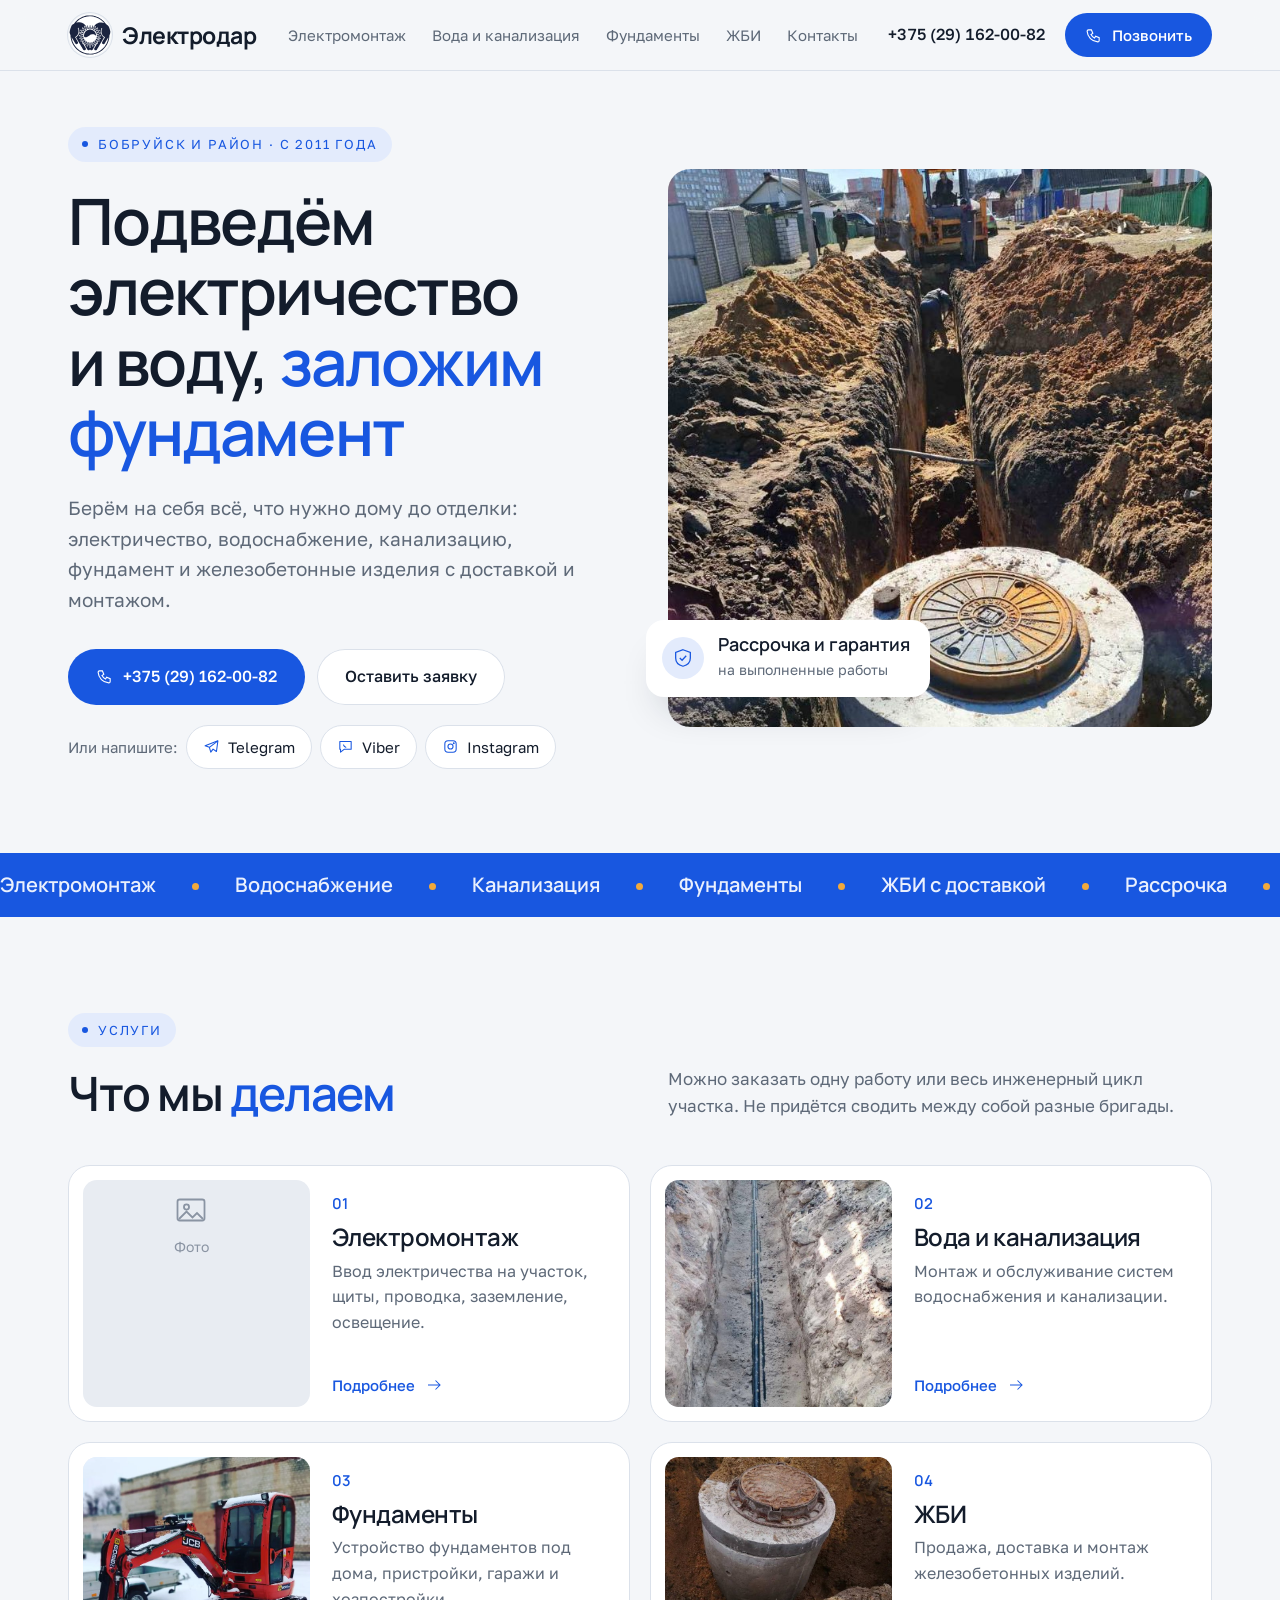
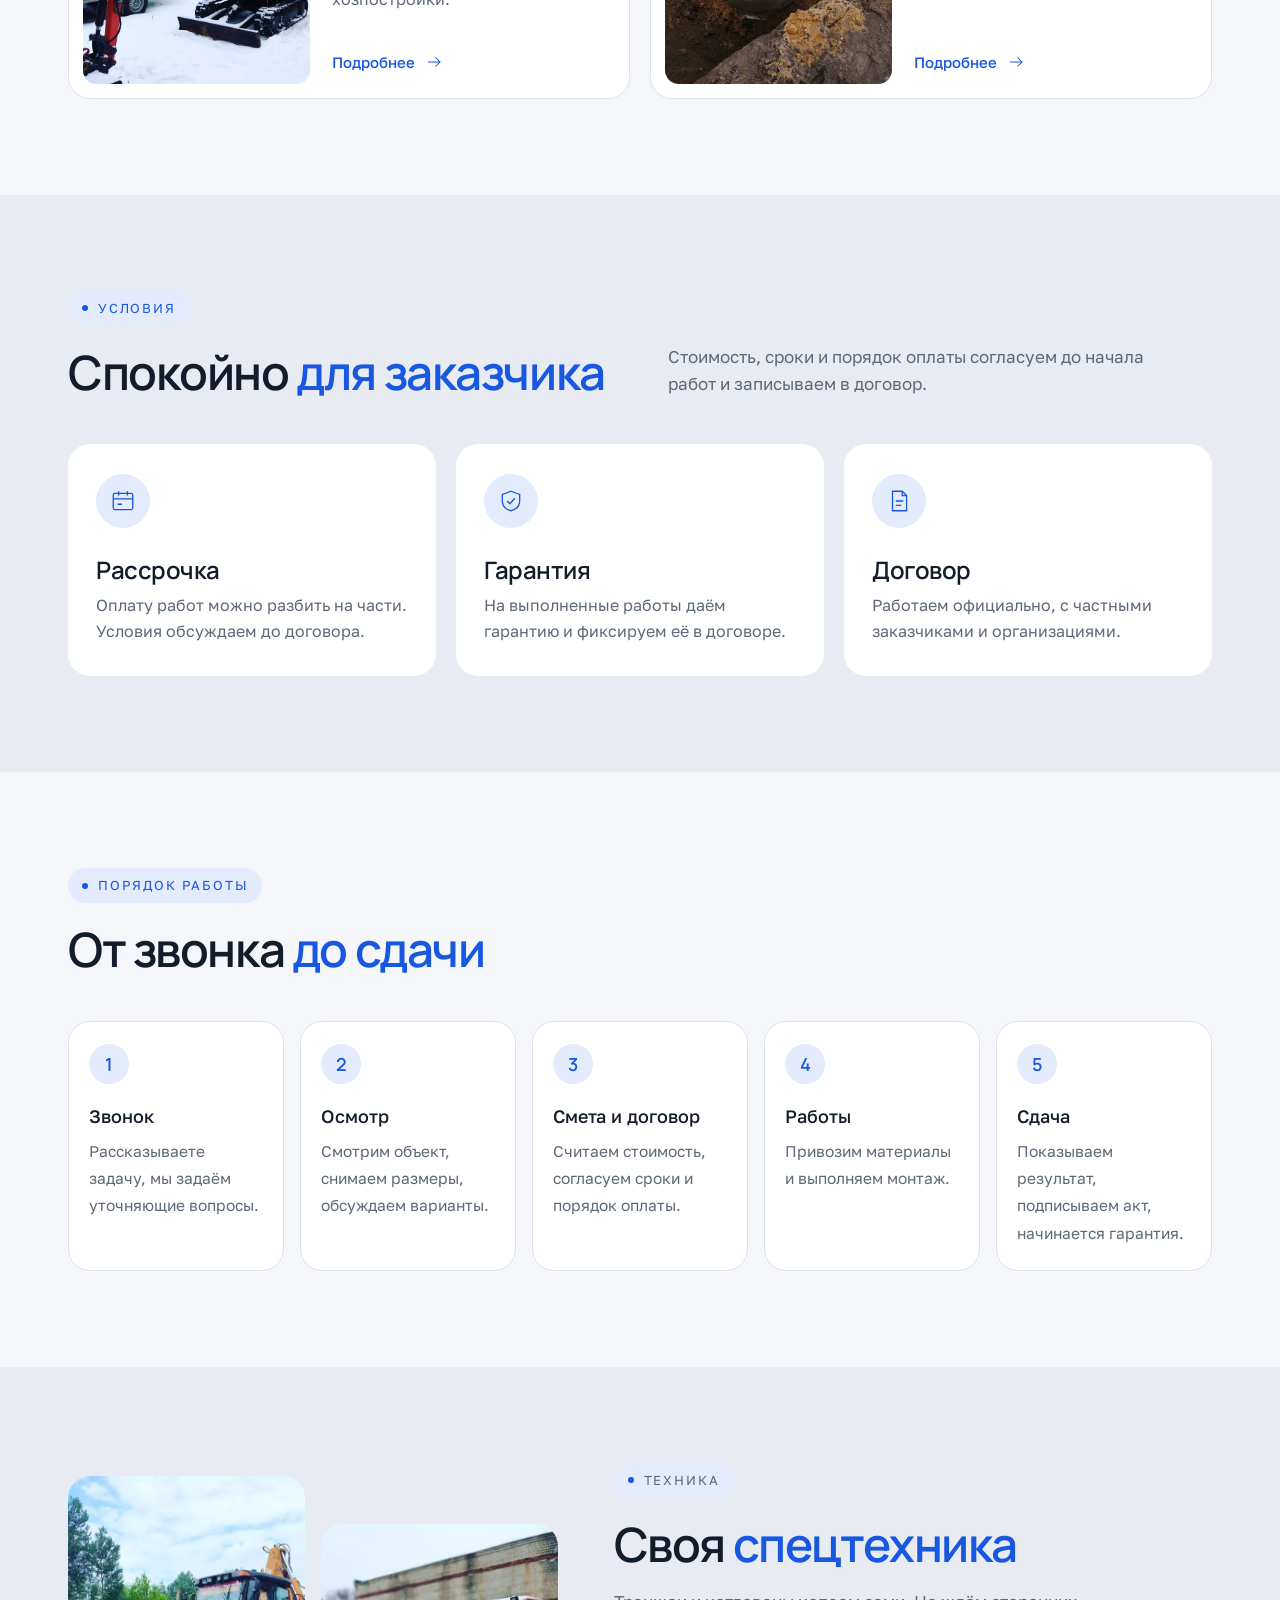
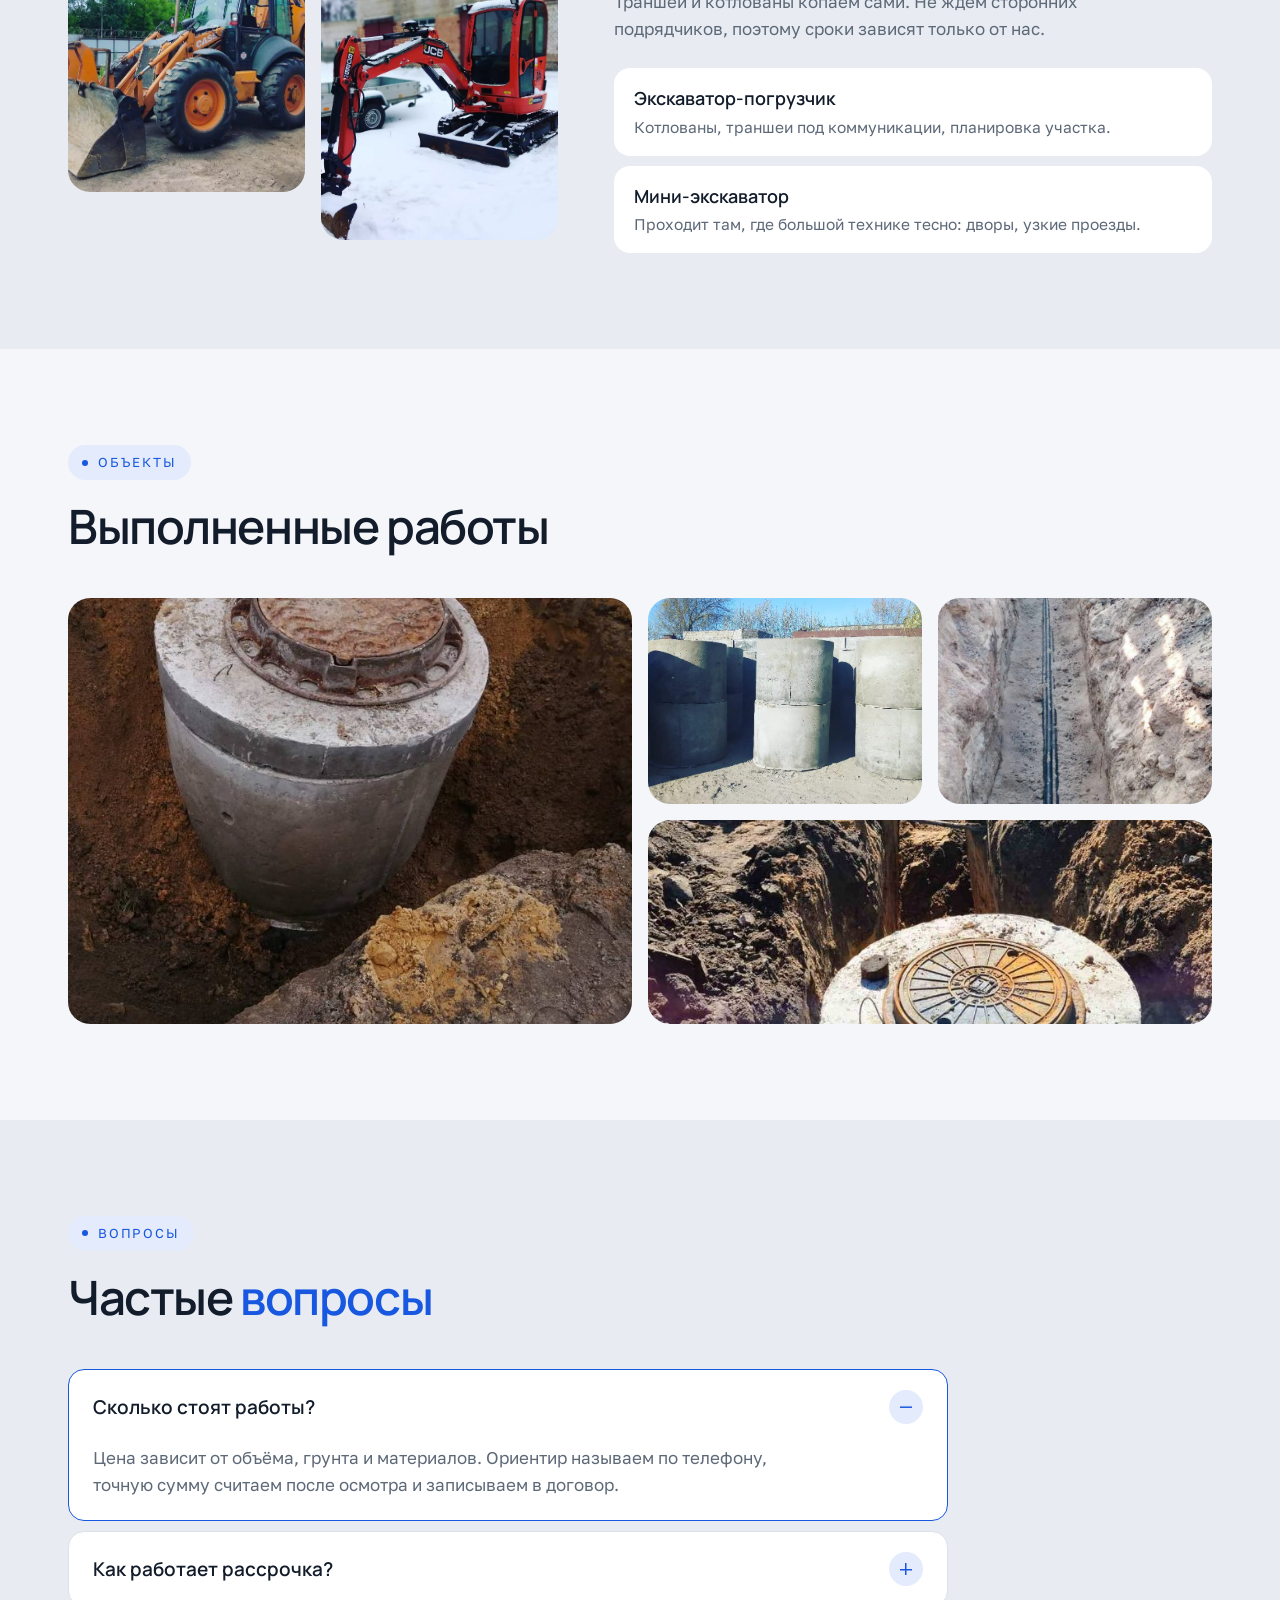
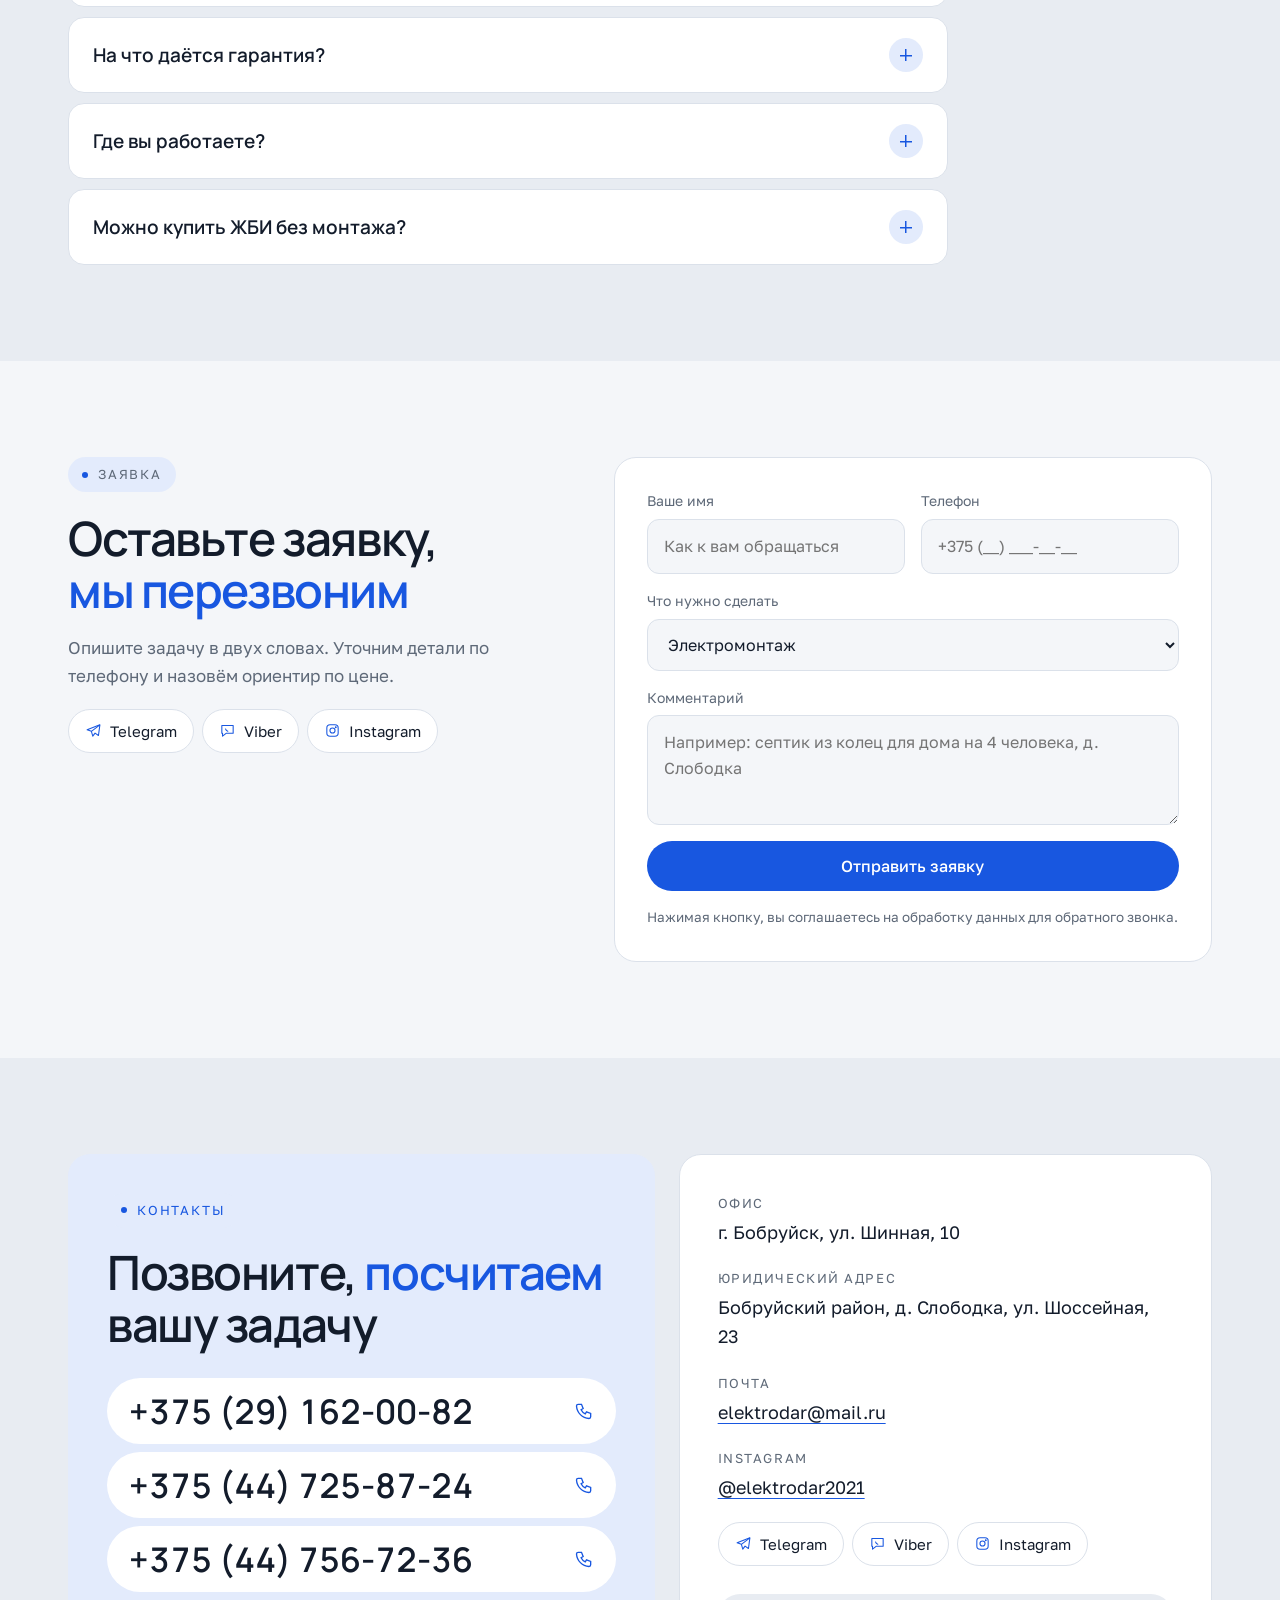
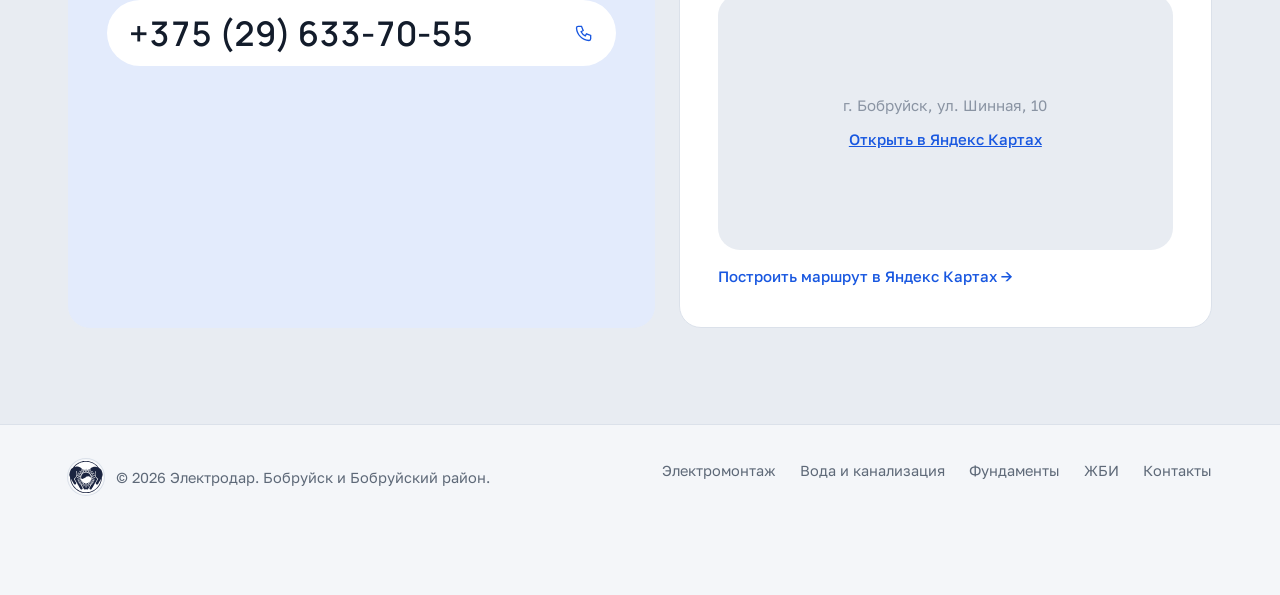
==== commit 4585b77b: "Карта Яндекса в блоке контактов Co-Authored-By: Claude Opus 5.5 <noreply@anthropic.com> Claude-Sessi" ====
--- a/index.html
+++ b/index.html
@@ -208,7 +208,12 @@
           <div><dt>Instagram</dt><dd><a href="https://www.instagram.com/elektrodar2021/" target="_blank" rel="noopener">@elektrodar2021</a></dd></div>
         </dl>
         <div class="msgs"><a href="https://t.me/+375291620082" target="_blank" rel="noopener"><svg><use href="#i-tg"/></svg>Telegram</a><a href="viber://chat?number=%2B375291620082"><svg><use href="#i-chat"/></svg>Viber</a><a href="https://www.instagram.com/elektrodar2021/" target="_blank" rel="noopener"><svg><use href="#i-cam"/></svg>Instagram</a></div>
-        <div class="ph map">Карта проезда: ул. Шинная, 10</div>
+        <div class="ph map">
+          <span>г. Бобруйск, ул. Шинная, 10</span>
+          <a href="https://yandex.by/maps/org/elektrodar/44255781112/" target="_blank" rel="noopener">Открыть в Яндекс Картах</a>
+          <iframe src="https://yandex.by/map-widget/v1/?ol=biz&amp;oid=44255781112&amp;z=16" title="Электродар на Яндекс Картах: г. Бобруйск, ул. Шинная, 10" loading="lazy" allowfullscreen></iframe>
+        </div>
+        <a class="map-link" href="https://yandex.by/maps/org/elektrodar/44255781112/" target="_blank" rel="noopener">Построить маршрут в Яндекс Картах →</a>
       </div>
     </div>
   </section>
--- a/styles.css
+++ b/styles.css
@@ -208,7 +208,12 @@
 .contact dt{font-size:13px;letter-spacing:.12em;text-transform:uppercase;color:var(--muted);margin-bottom:4px}
 .contact dd{margin:0;font-size:18px}
 .contact dd a{text-decoration-color:var(--green);text-underline-offset:4px}
-.map{margin-top:28px;aspect-ratio:16/8}
+.map{margin-top:28px;aspect-ratio:16/9;padding:0}
+.map span{font-size:15px}
+.map a{color:var(--green);font-weight:500;font-size:15px}
+.map iframe{position:absolute;inset:0;width:100%;height:100%;border:0;display:block}
+.map-link{display:inline-block;margin-top:14px;color:var(--green);font-weight:500;font-size:15px;text-decoration:none}
+.map-link:hover{text-decoration:underline;text-underline-offset:4px}
 @media (max-width:860px){.contact .grid{grid-template-columns:1fr}.contact .grid>div{padding:26px 22px}}
 
 .page-hero .wrap{display:grid;grid-template-columns:minmax(0,1.1fr) minmax(0,.9fr);gap:56px;align-items:center;padding-top:40px;padding-bottom:72px}
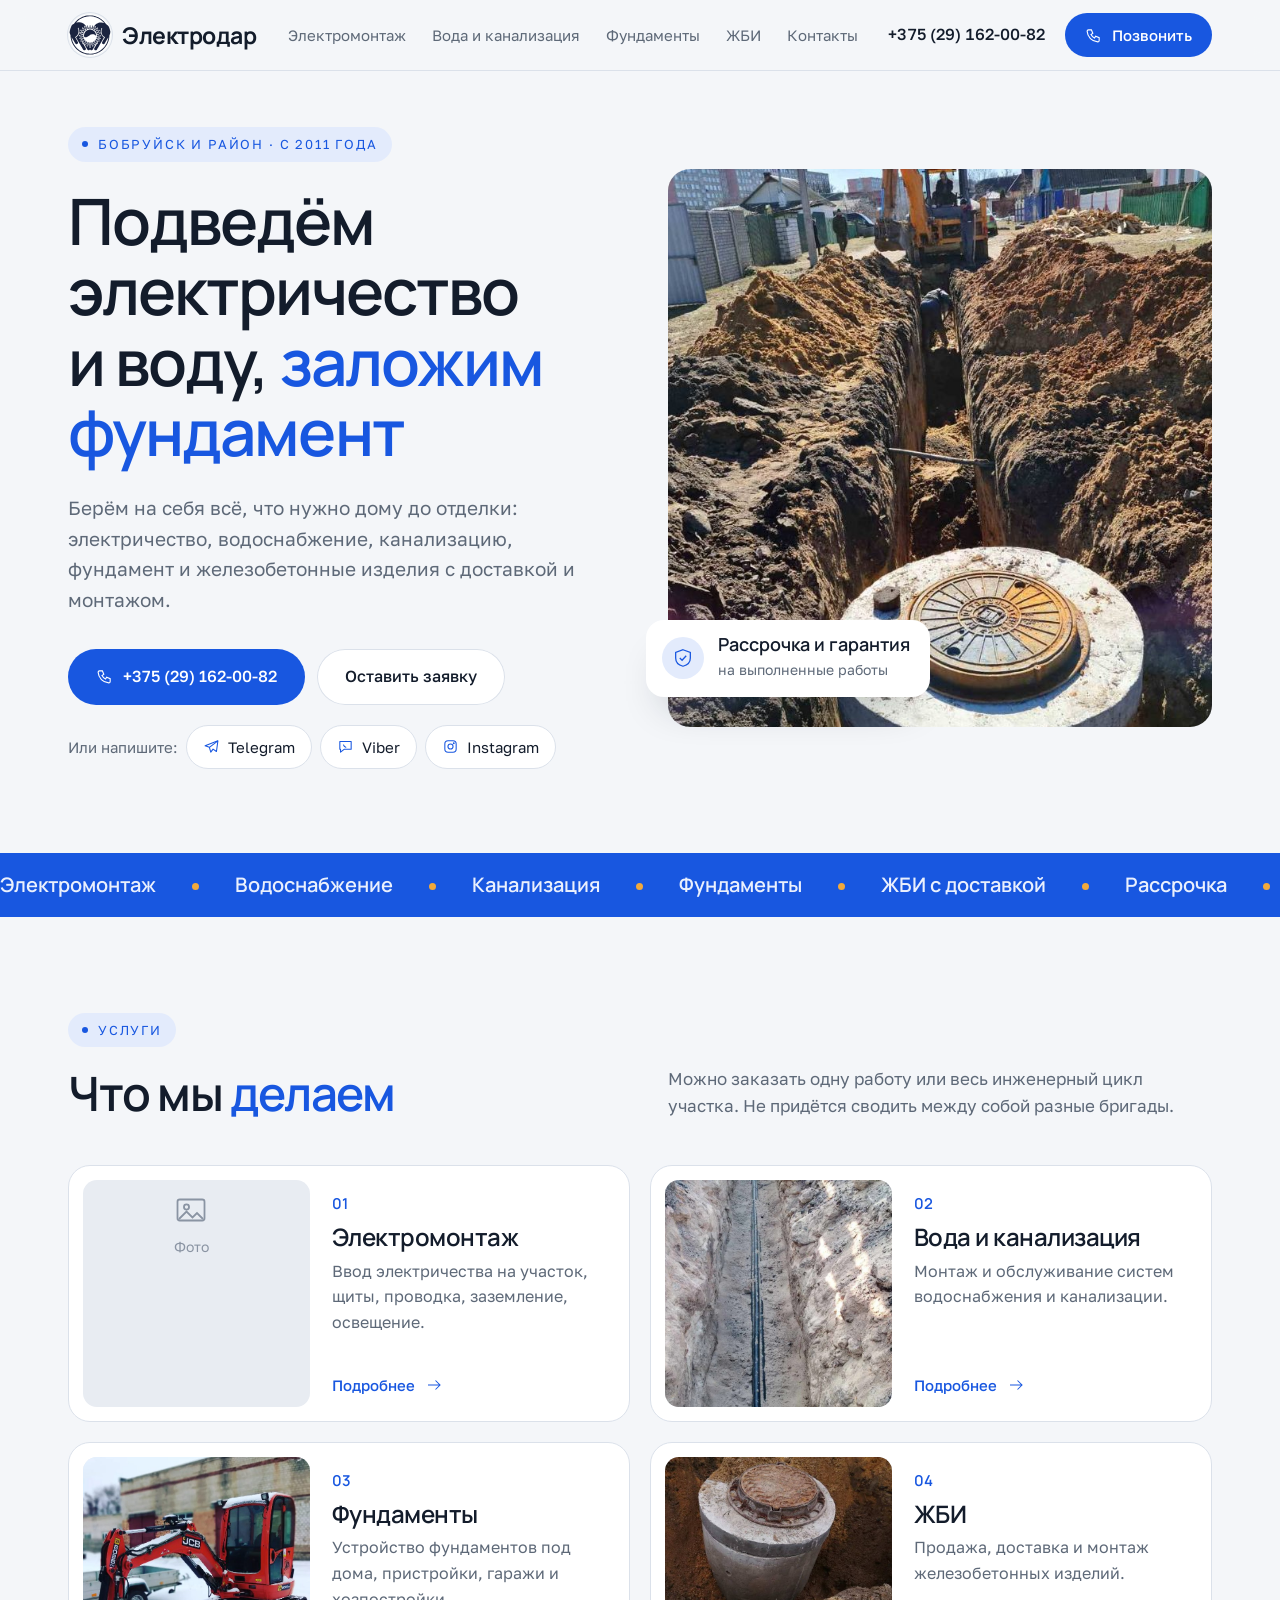
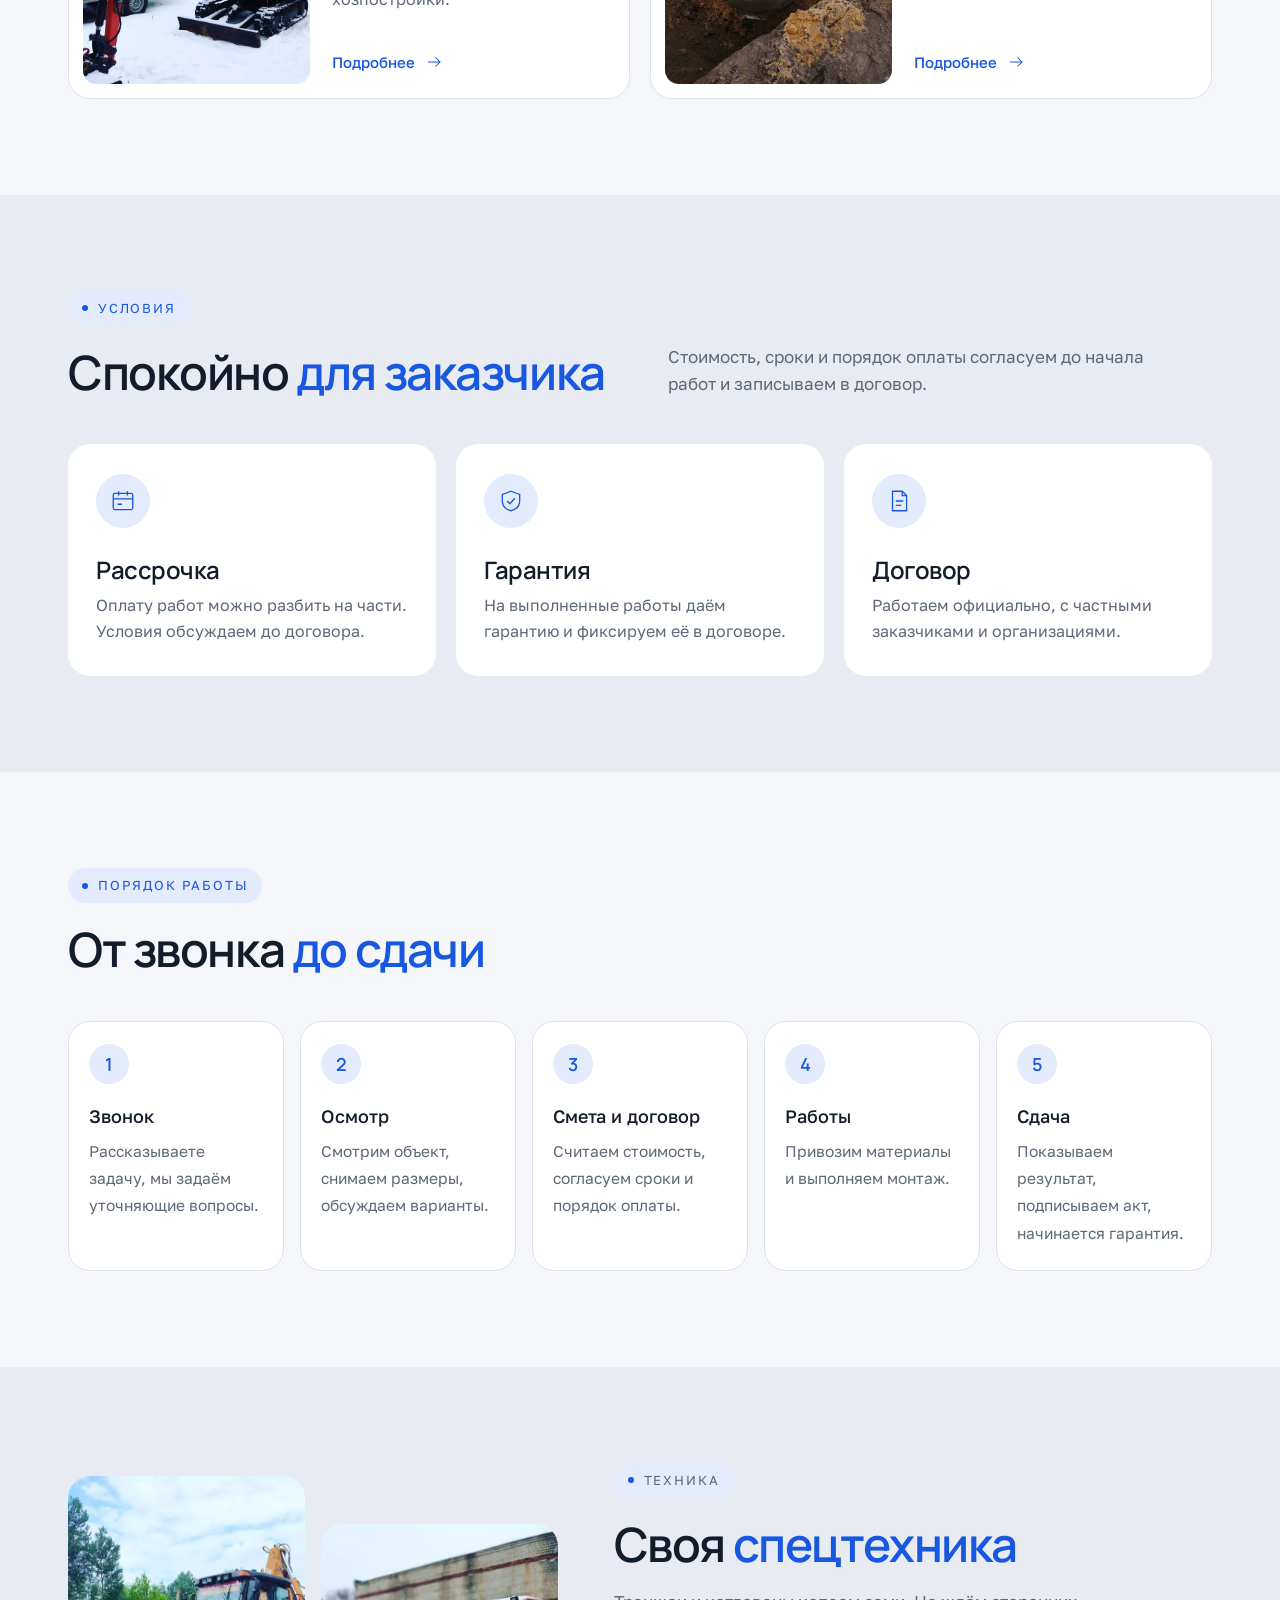
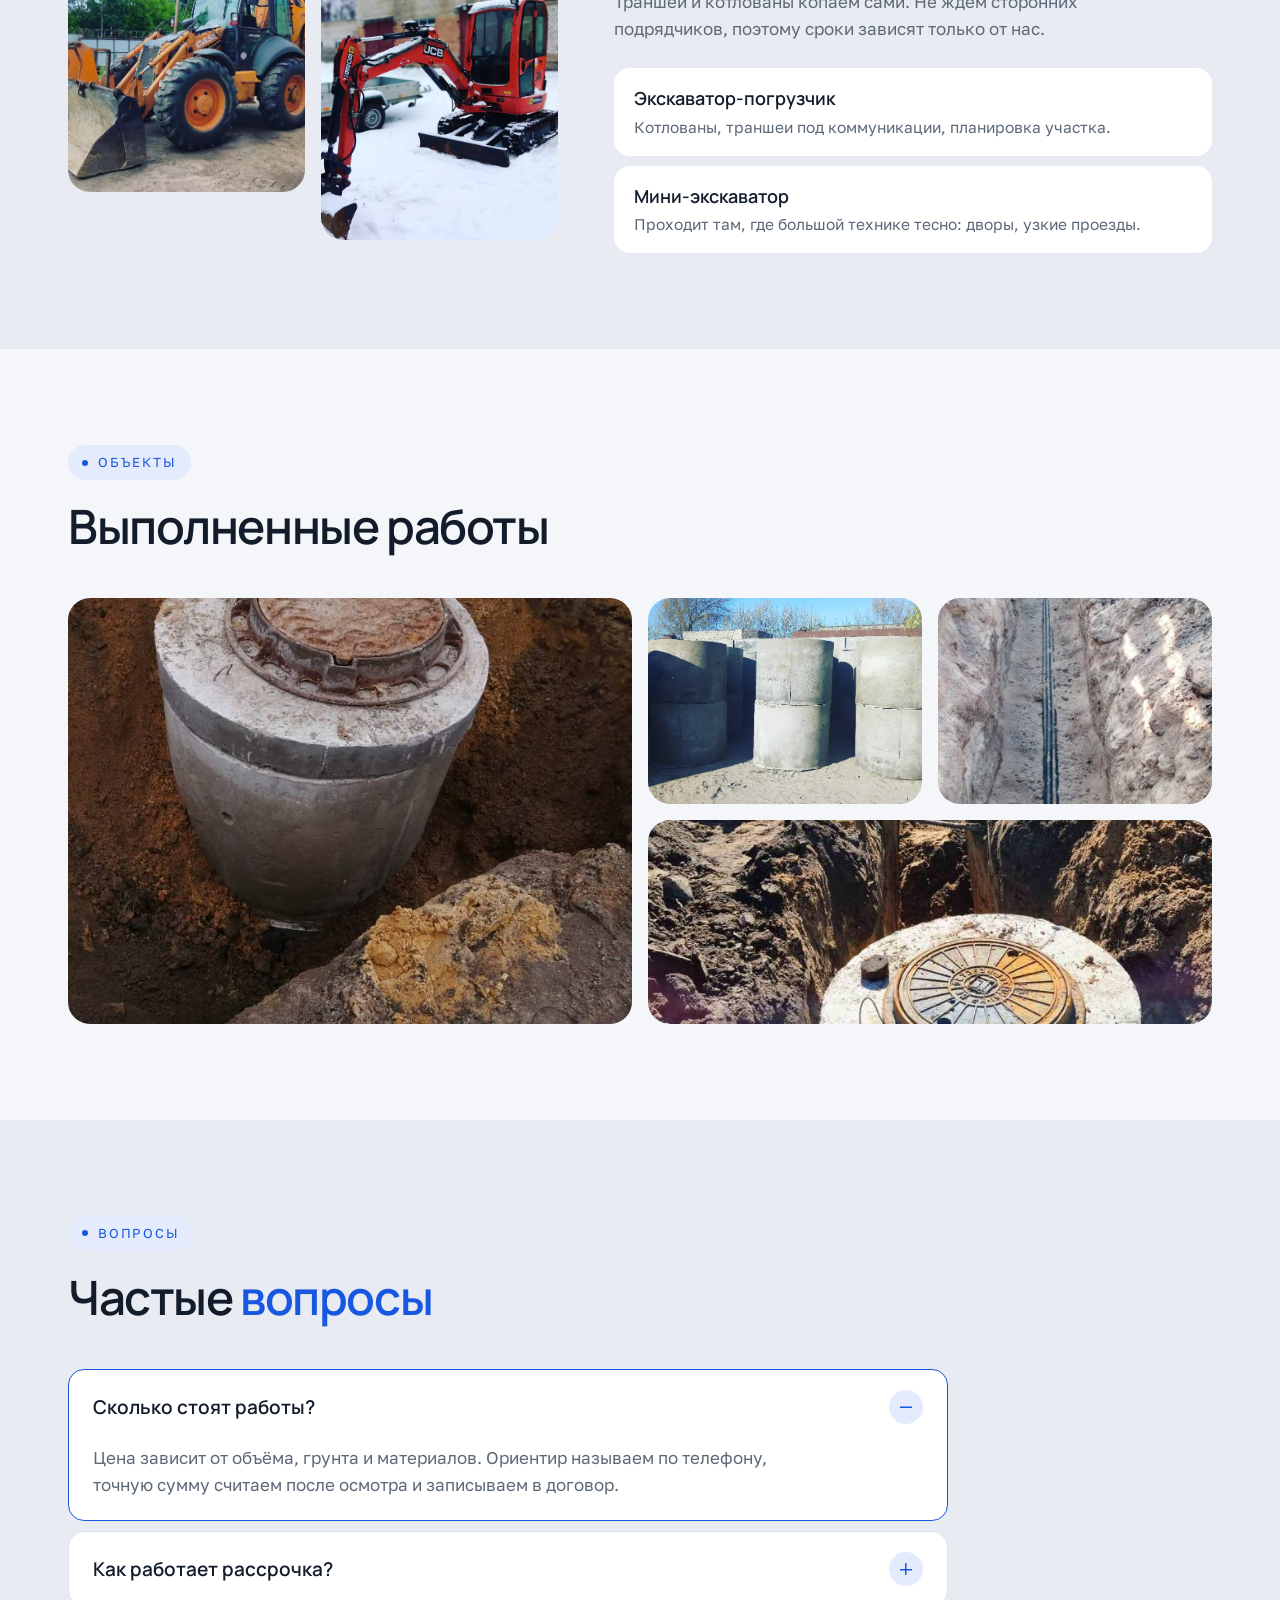
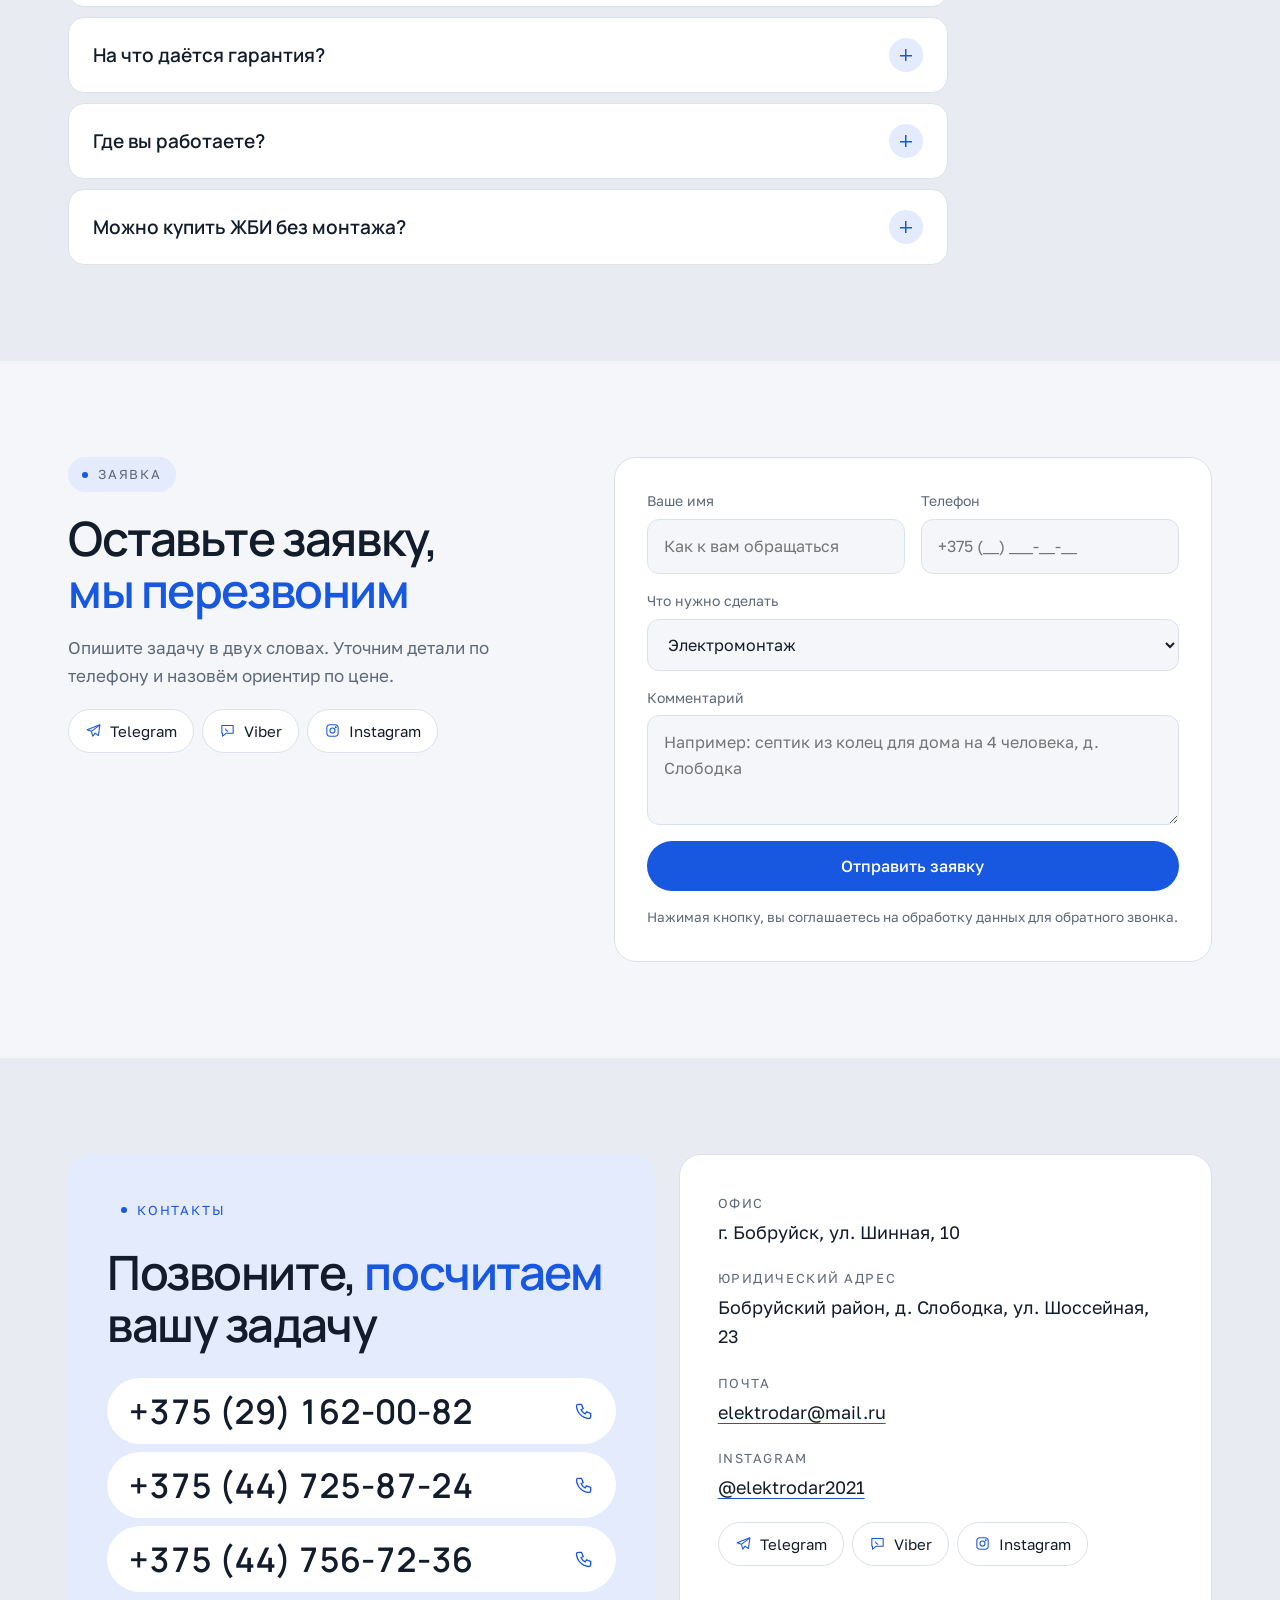
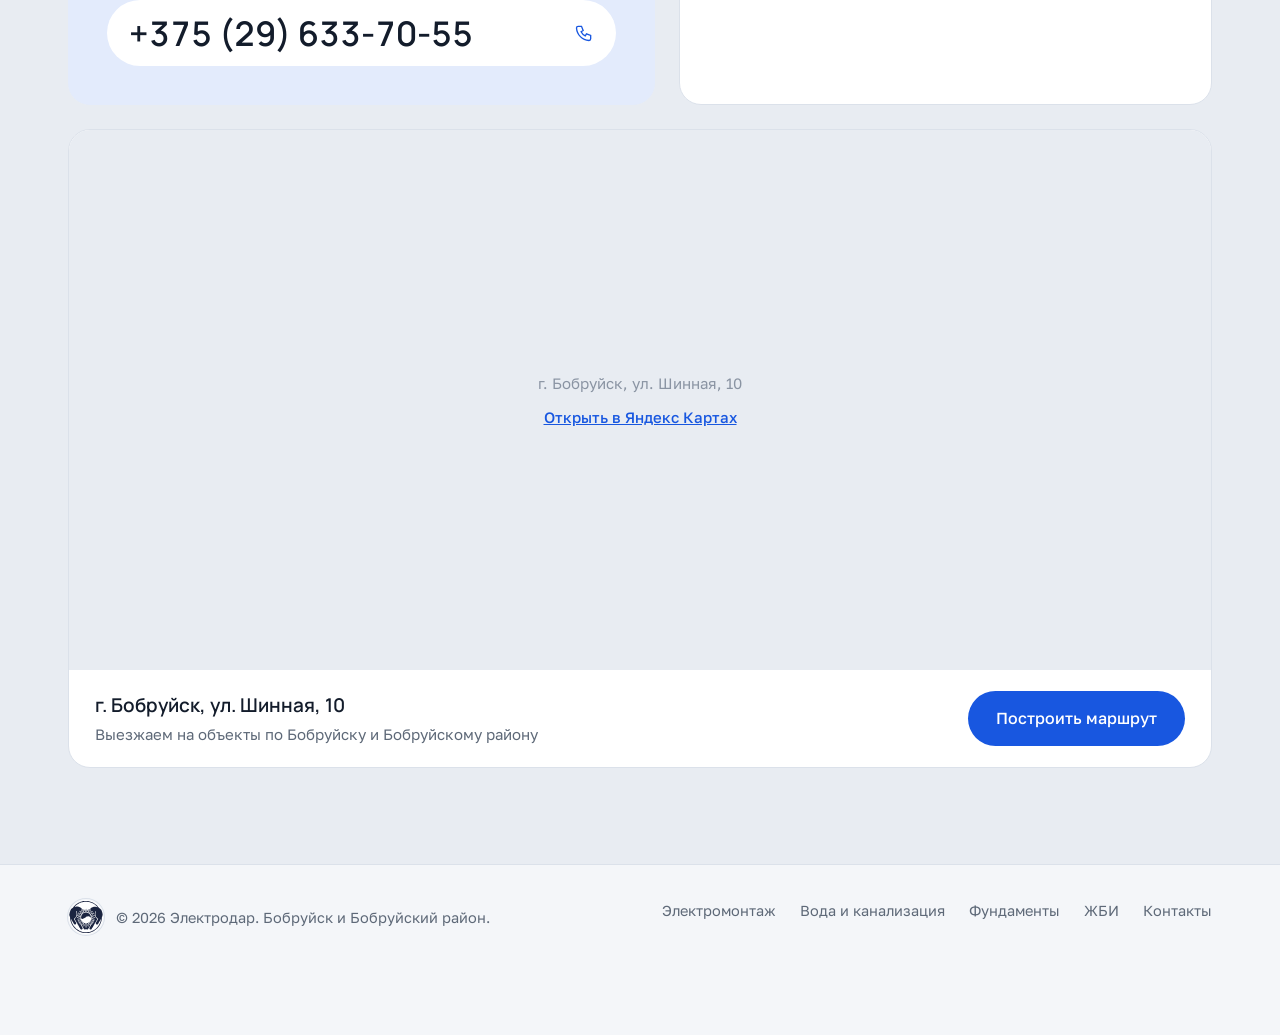
==== commit 7d2684eb: "Карта на всю ширину блока контактов, сброс кэша стилей Co-Authored-By: Claude Opus 5.5 <noreply@anth" ====
--- a/index.html
+++ b/index.html
@@ -24,7 +24,7 @@
 <link rel="preconnect" href="https://fonts.googleapis.com">
 <link rel="preconnect" href="https://fonts.gstatic.com" crossorigin>
 <link href="https://fonts.googleapis.com/css2?family=Golos+Text:wght@400;500&family=Manrope:wght@500;600;700&display=swap" rel="stylesheet">
-<link rel="stylesheet" href="styles.css">
+<link rel="stylesheet" href="styles.css?v=3">
 <script type="application/ld+json">{"@context":"https://schema.org","@type":"HomeAndConstructionBusiness","@id":"https://talizzzbogdan-dev.github.io/elektrodar/#org","name":"Электродар","url":"https://talizzzbogdan-dev.github.io/elektrodar/","logo":"https://talizzzbogdan-dev.github.io/elektrodar/img/logo.svg","image":"https://talizzzbogdan-dev.github.io/elektrodar/img/og.jpg","description":"Электромонтаж, водоснабжение и канализация, фундаменты, продажа, доставка и монтаж ЖБИ в Бобруйске и Бобруйском районе.","telephone":["+375291620082","+375447258724","+375447567236","+375296337055"],"email":"elektrodar@mail.ru","address":{"@type":"PostalAddress","streetAddress":"ул. Шинная, 10","addressLocality":"Бобруйск","addressRegion":"Могилёвская область","addressCountry":"BY"},"areaServed":[{"@type":"City","name":"Бобруйск"},{"@type":"AdministrativeArea","name":"Бобруйский район"}],"sameAs":["https://www.instagram.com/elektrodar2021/"]}</script>
 <script type="application/ld+json">{"@context":"https://schema.org","@type":"FAQPage","mainEntity":[{"@type":"Question","name":"Сколько стоят работы?","acceptedAnswer":{"@type":"Answer","text":"Цена зависит от объёма, грунта и материалов. Ориентир называем по телефону, точную сумму считаем после осмотра и записываем в договор."}},{"@type":"Question","name":"Как работает рассрочка?","acceptedAnswer":{"@type":"Answer","text":"Оплату можно разбить на части. Размер платежей и сроки согласуем до подписания договора."}},{"@type":"Question","name":"На что даётся гарантия?","acceptedAnswer":{"@type":"Answer","text":"На все выполненные нами работы. Срок зависит от вида работ и прописывается в договоре."}},{"@type":"Question","name":"Где вы работаете?","acceptedAnswer":{"@type":"Answer","text":"В Бобруйске и Бобруйском районе. Если ваш объект дальше, позвоните: обсудим выезд."}},{"@type":"Question","name":"Можно купить ЖБИ без монтажа?","acceptedAnswer":{"@type":"Answer","text":"Да. Привезём изделия на объект, а монтаж закажете, если он нужен."}}]}</script>
 </head>
@@ -208,12 +208,19 @@
           <div><dt>Instagram</dt><dd><a href="https://www.instagram.com/elektrodar2021/" target="_blank" rel="noopener">@elektrodar2021</a></dd></div>
         </dl>
         <div class="msgs"><a href="https://t.me/+375291620082" target="_blank" rel="noopener"><svg><use href="#i-tg"/></svg>Telegram</a><a href="viber://chat?number=%2B375291620082"><svg><use href="#i-chat"/></svg>Viber</a><a href="https://www.instagram.com/elektrodar2021/" target="_blank" rel="noopener"><svg><use href="#i-cam"/></svg>Instagram</a></div>
+      </div>
+    </div>
+    <div class="wrap">
+      <div class="mapbox rv">
         <div class="ph map">
           <span>г. Бобруйск, ул. Шинная, 10</span>
           <a href="https://yandex.by/maps/org/elektrodar/44255781112/" target="_blank" rel="noopener">Открыть в Яндекс Картах</a>
           <iframe src="https://yandex.by/map-widget/v1/?ol=biz&amp;oid=44255781112&amp;z=16" title="Электродар на Яндекс Картах: г. Бобруйск, ул. Шинная, 10" loading="lazy" allowfullscreen></iframe>
         </div>
-        <a class="map-link" href="https://yandex.by/maps/org/elektrodar/44255781112/" target="_blank" rel="noopener">Построить маршрут в Яндекс Картах →</a>
+        <div class="map-bar">
+          <div><b>г. Бобруйск, ул. Шинная, 10</b><span>Выезжаем на объекты по Бобруйску и Бобруйскому району</span></div>
+          <a class="btn" href="https://yandex.by/maps/org/elektrodar/44255781112/" target="_blank" rel="noopener">Построить маршрут</a>
+        </div>
       </div>
     </div>
   </section>
@@ -234,6 +241,6 @@
 
 <div class="callbar"><a class="btn" href="tel:+375291620082"><svg><use href="#i-phone"/></svg>Позвонить</a><a class="ico" href="https://t.me/+375291620082" target="_blank" rel="noopener" aria-label="Написать в Telegram"><svg><use href="#i-tg"/></svg></a><a class="ico" href="viber://chat?number=%2B375291620082" aria-label="Написать в Viber"><svg><use href="#i-chat"/></svg></a></div>
 
-<script src="script.js"></script>
+<script src="script.js?v=3"></script>
 </body>
 </html>
--- a/styles.css
+++ b/styles.css
@@ -208,12 +208,14 @@
 .contact dt{font-size:13px;letter-spacing:.12em;text-transform:uppercase;color:var(--muted);margin-bottom:4px}
 .contact dd{margin:0;font-size:18px}
 .contact dd a{text-decoration-color:var(--green);text-underline-offset:4px}
-.map{margin-top:28px;aspect-ratio:16/9;padding:0}
+.mapbox{margin-top:24px;background:var(--card);border:1px solid var(--line);border-radius:var(--r);overflow:hidden}
+.mapbox .map{margin:0;padding:0;height:clamp(380px,46vw,540px);border-radius:0}
 .map span{font-size:15px}
 .map a{color:var(--green);font-weight:500;font-size:15px}
 .map iframe{position:absolute;inset:0;width:100%;height:100%;border:0;display:block}
-.map-link{display:inline-block;margin-top:14px;color:var(--green);font-weight:500;font-size:15px;text-decoration:none}
-.map-link:hover{text-decoration:underline;text-underline-offset:4px}
+.map-bar{display:flex;align-items:center;justify-content:space-between;gap:16px 24px;flex-wrap:wrap;padding:20px 26px}
+.map-bar b{display:block;font-family:var(--display);font-weight:600;font-size:19px}
+.map-bar span{color:var(--muted);font-size:15px}
 @media (max-width:860px){.contact .grid{grid-template-columns:1fr}.contact .grid>div{padding:26px 22px}}
 
 .page-hero .wrap{display:grid;grid-template-columns:minmax(0,1.1fr) minmax(0,.9fr);gap:56px;align-items:center;padding-top:40px;padding-bottom:72px}
@@ -334,7 +336,11 @@
   .phones a{font-size:22px;padding:14px 18px}
   .contact dd{font-size:16.5px}
   .contact .msgs{margin-top:20px}
-  .map{aspect-ratio:4/3;margin-top:20px}
+  .mapbox{margin-top:12px;border-radius:18px}
+  .mapbox .map{height:380px}
+  .map-bar{padding:16px 18px;flex-direction:column;align-items:stretch}
+  .map-bar b{font-size:17px}
+  .map-bar .btn{justify-content:center}
   .page-hero .wrap{padding-top:16px;padding-bottom:36px;gap:22px}
   .crumbs{font-size:13px;margin-bottom:14px}
   .page-hero h1{font-size:clamp(30px,8.2vw,38px);margin-top:14px}
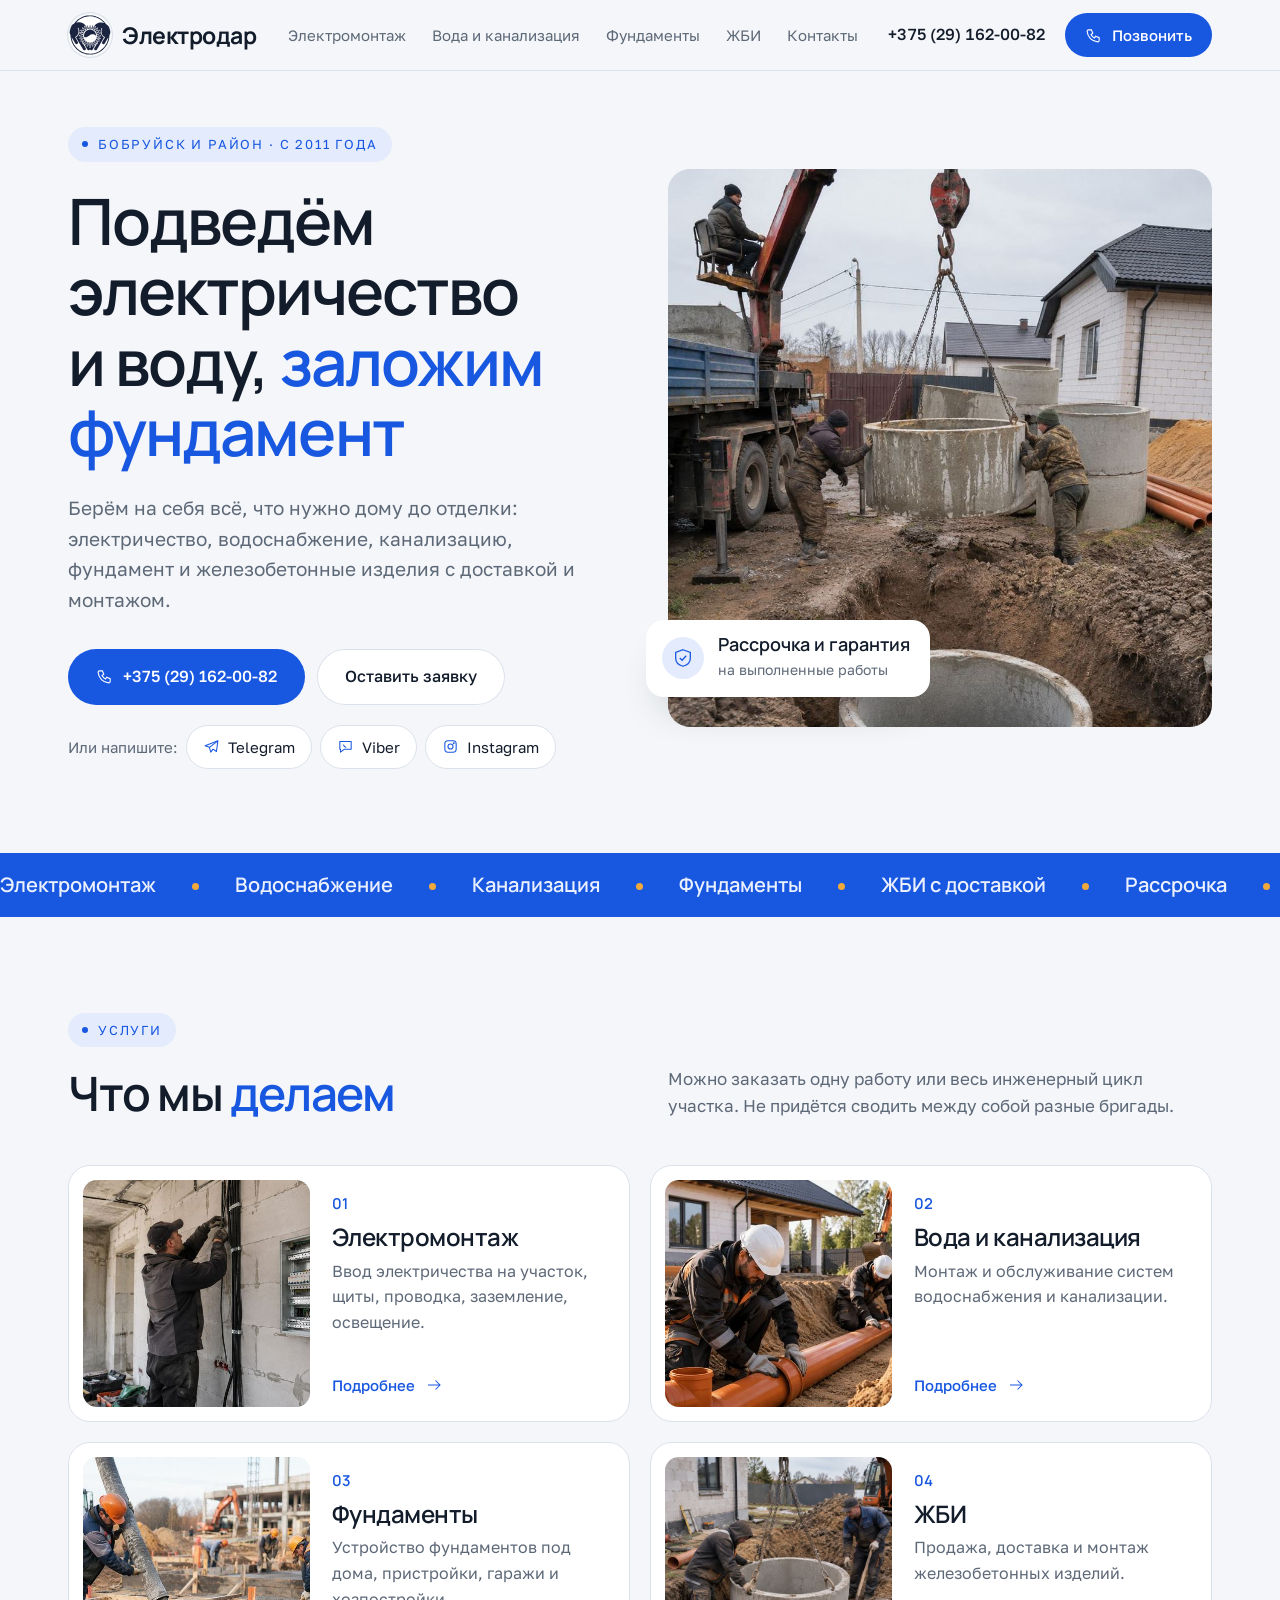
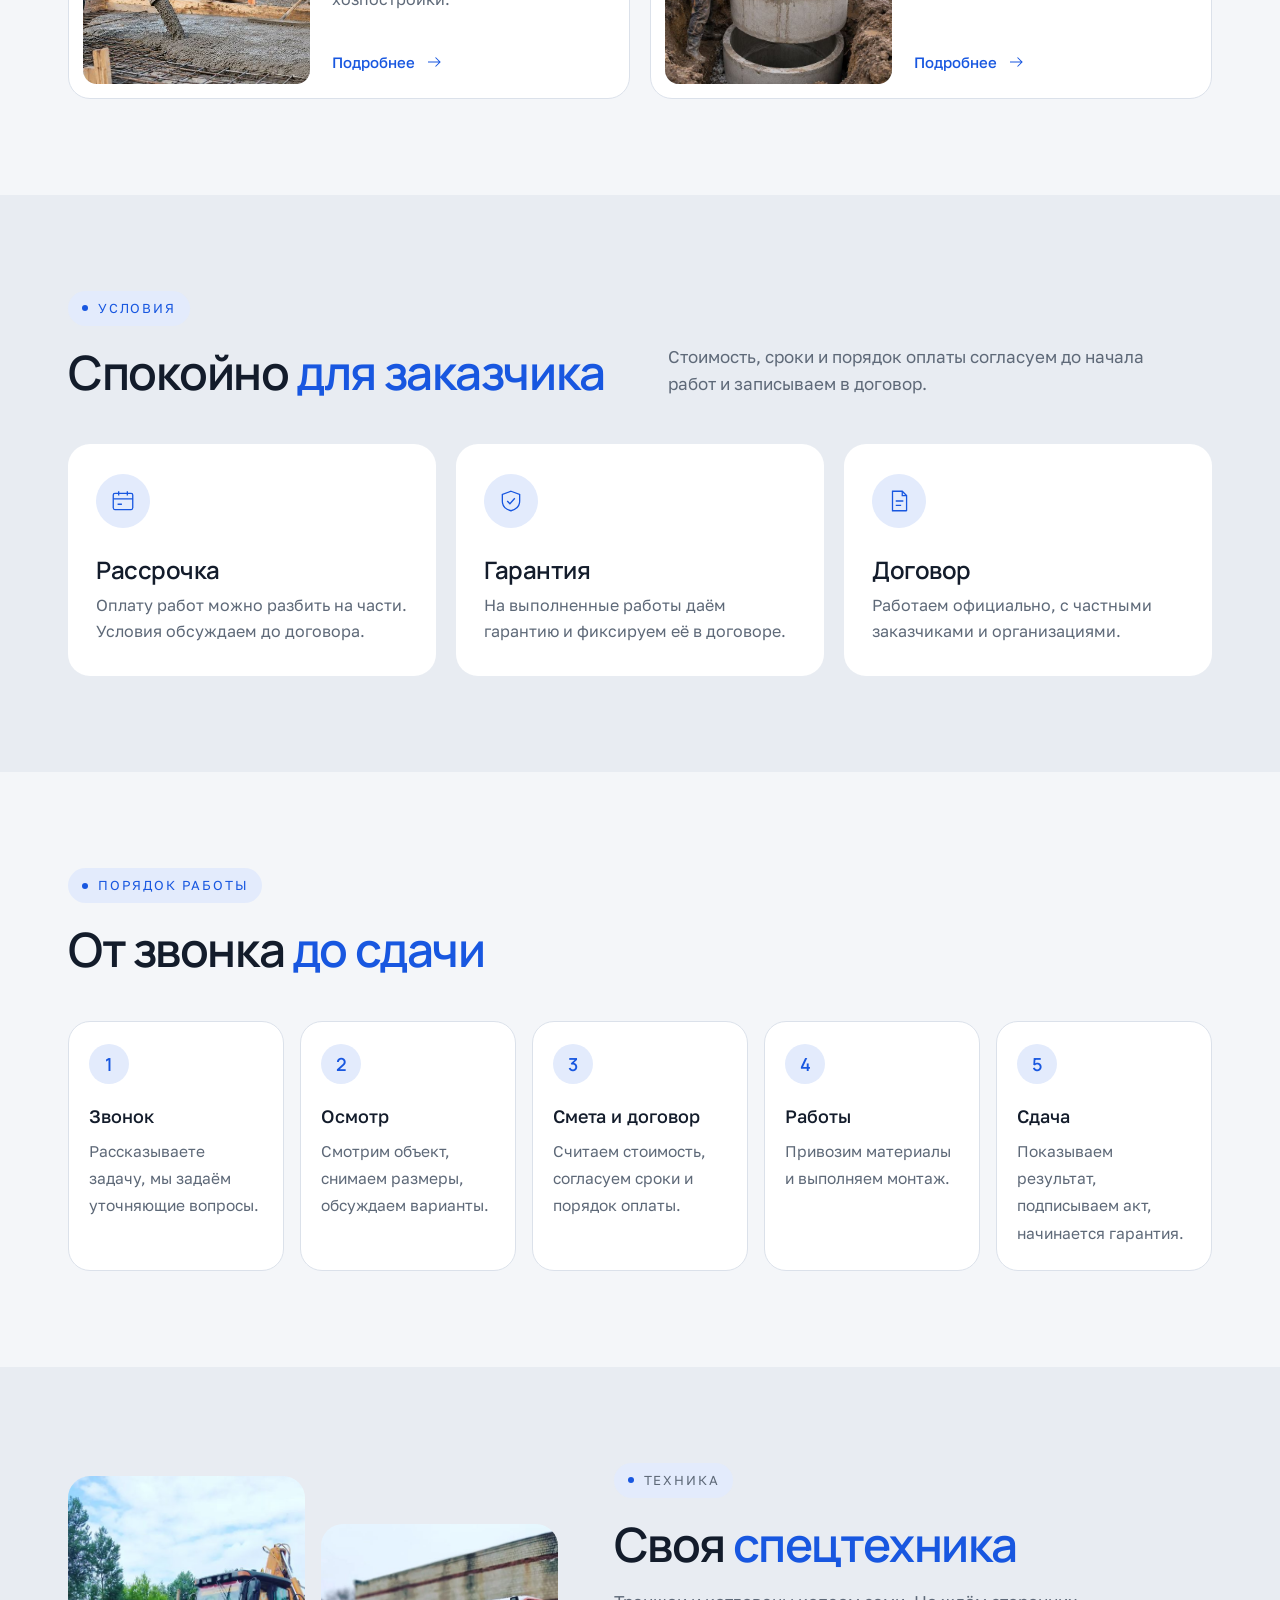
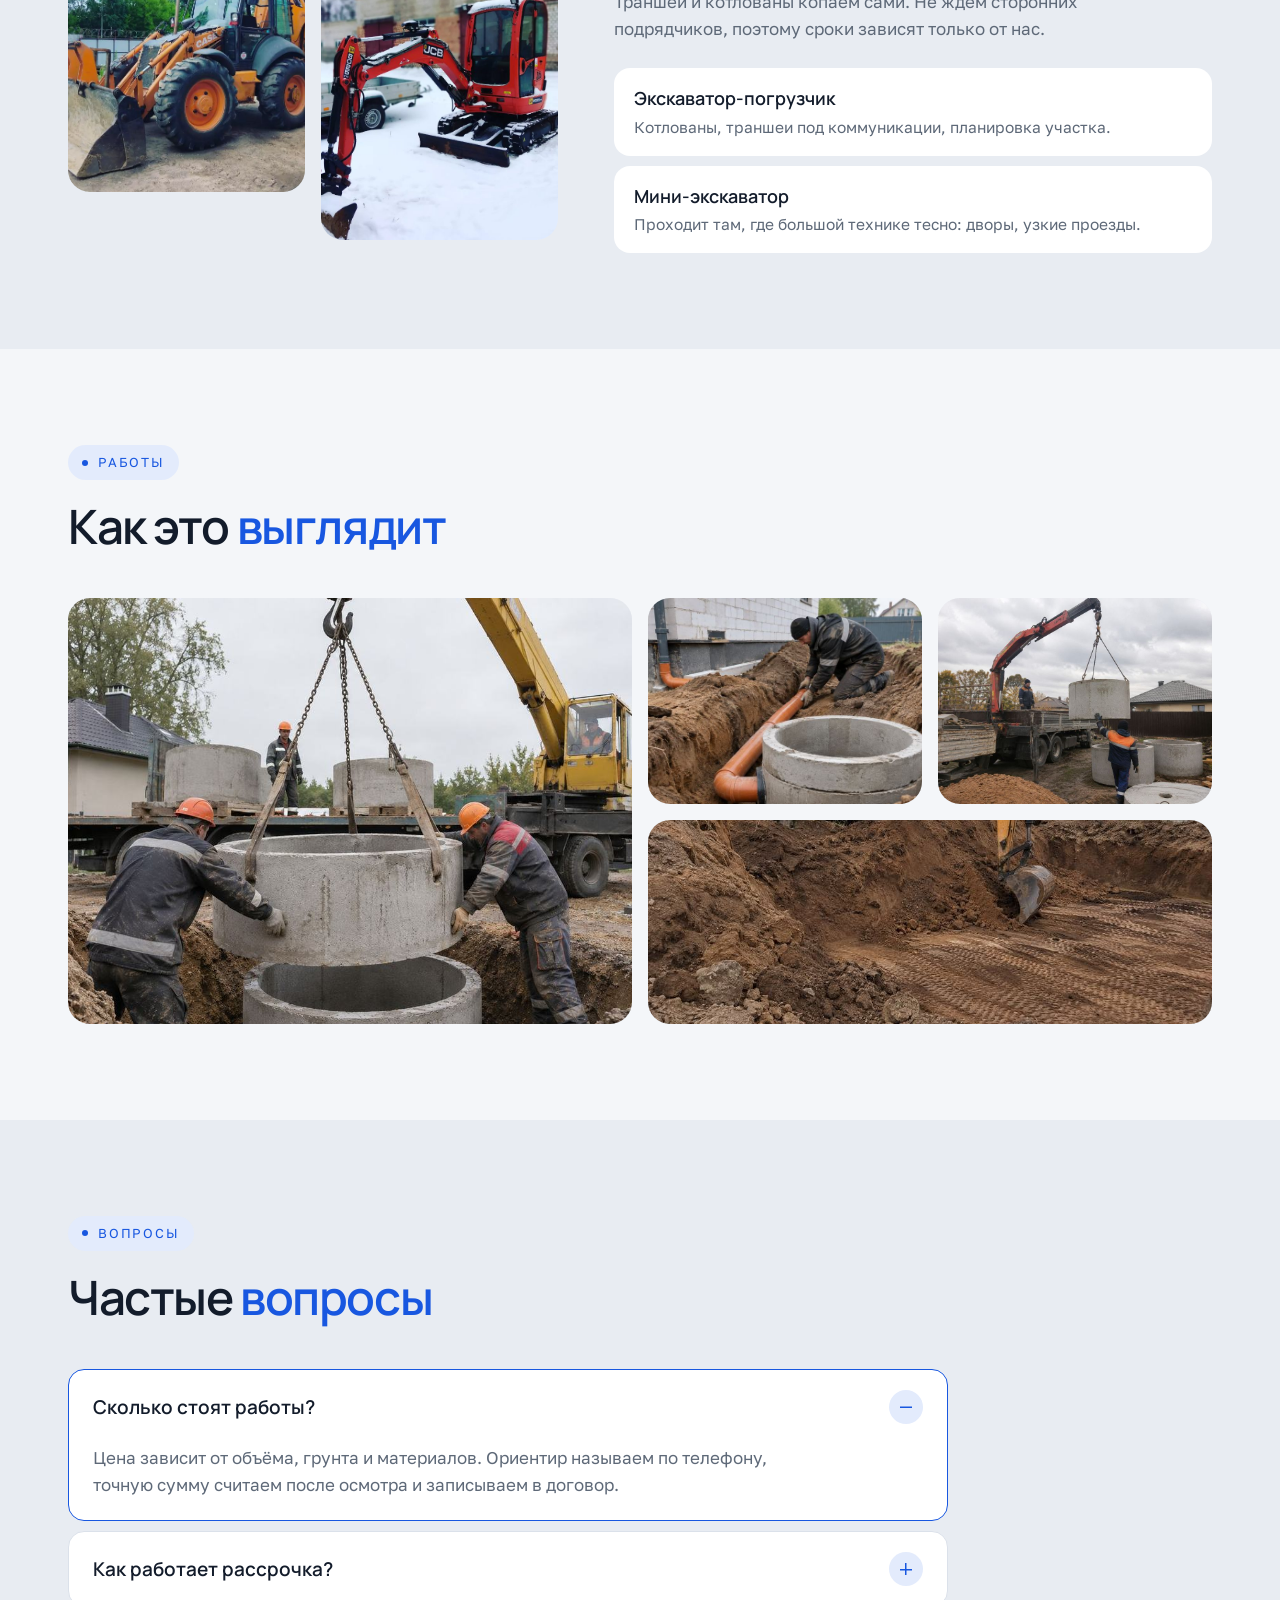
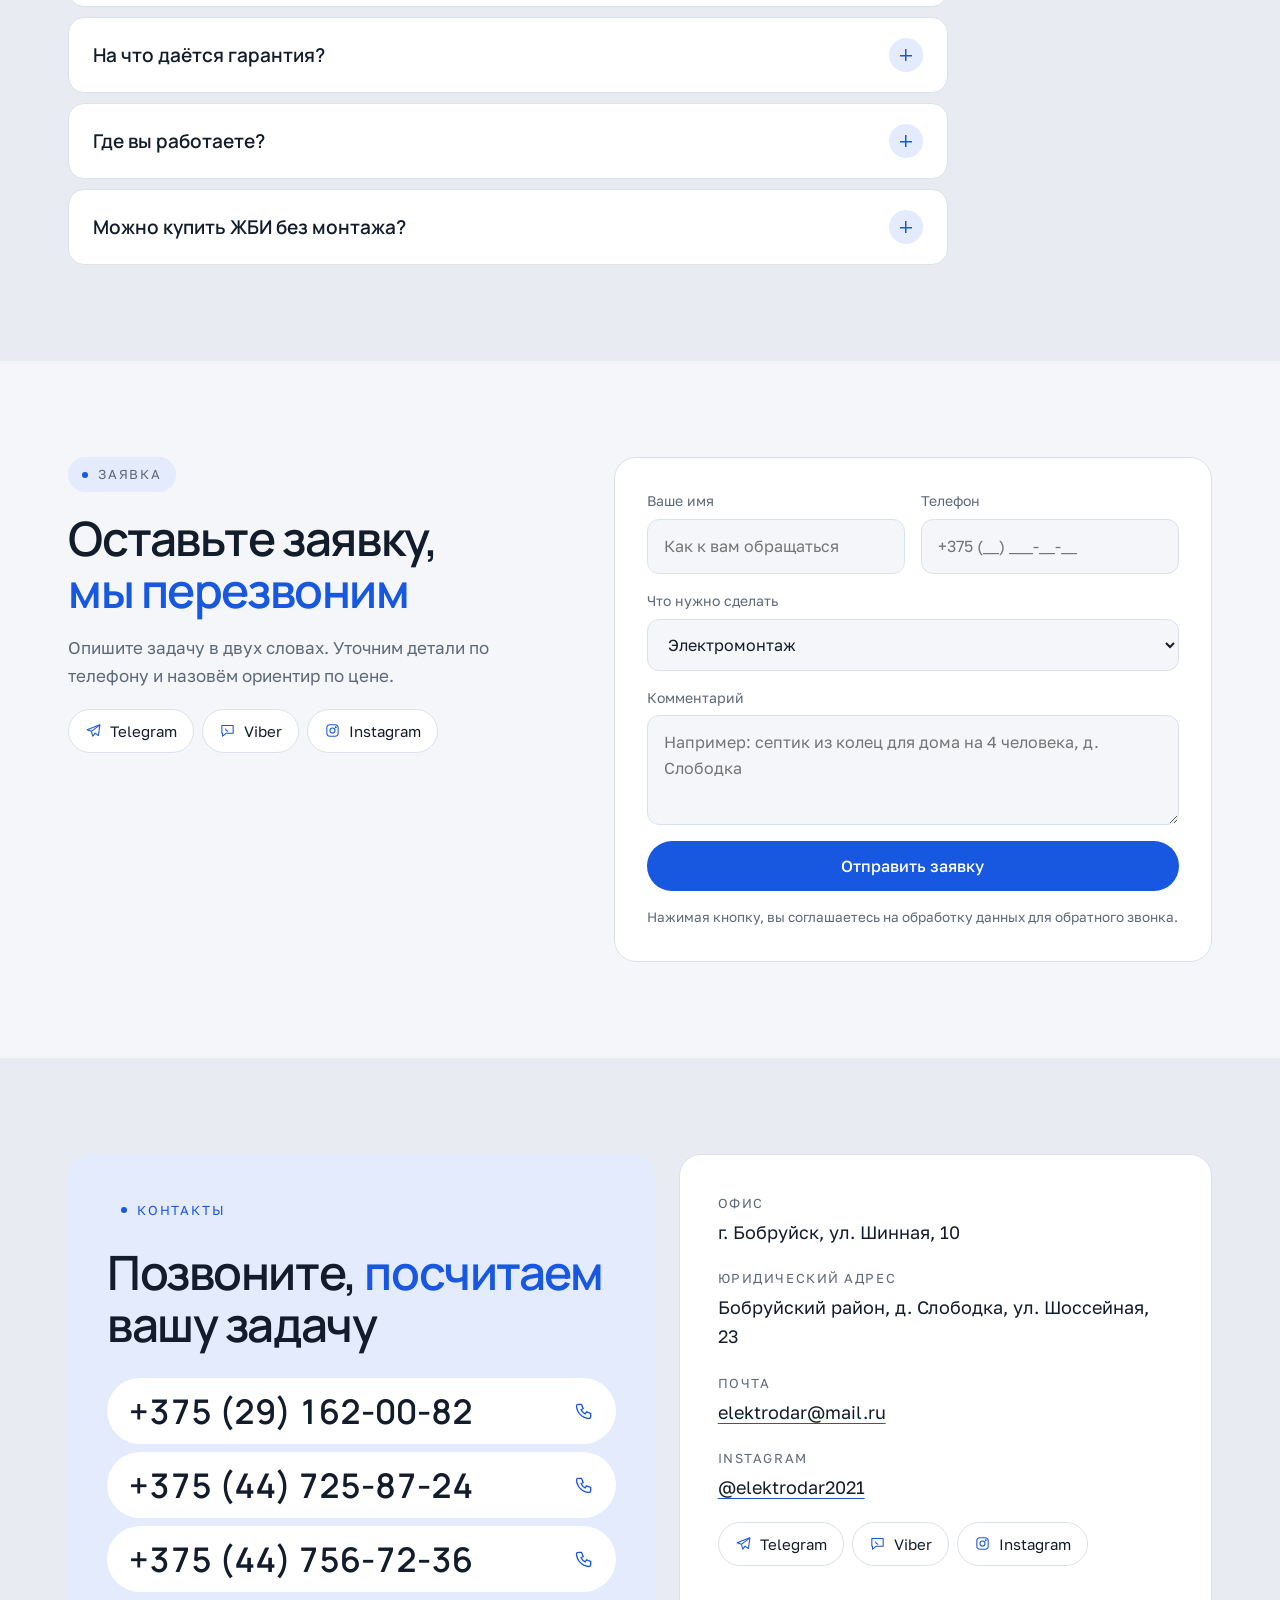
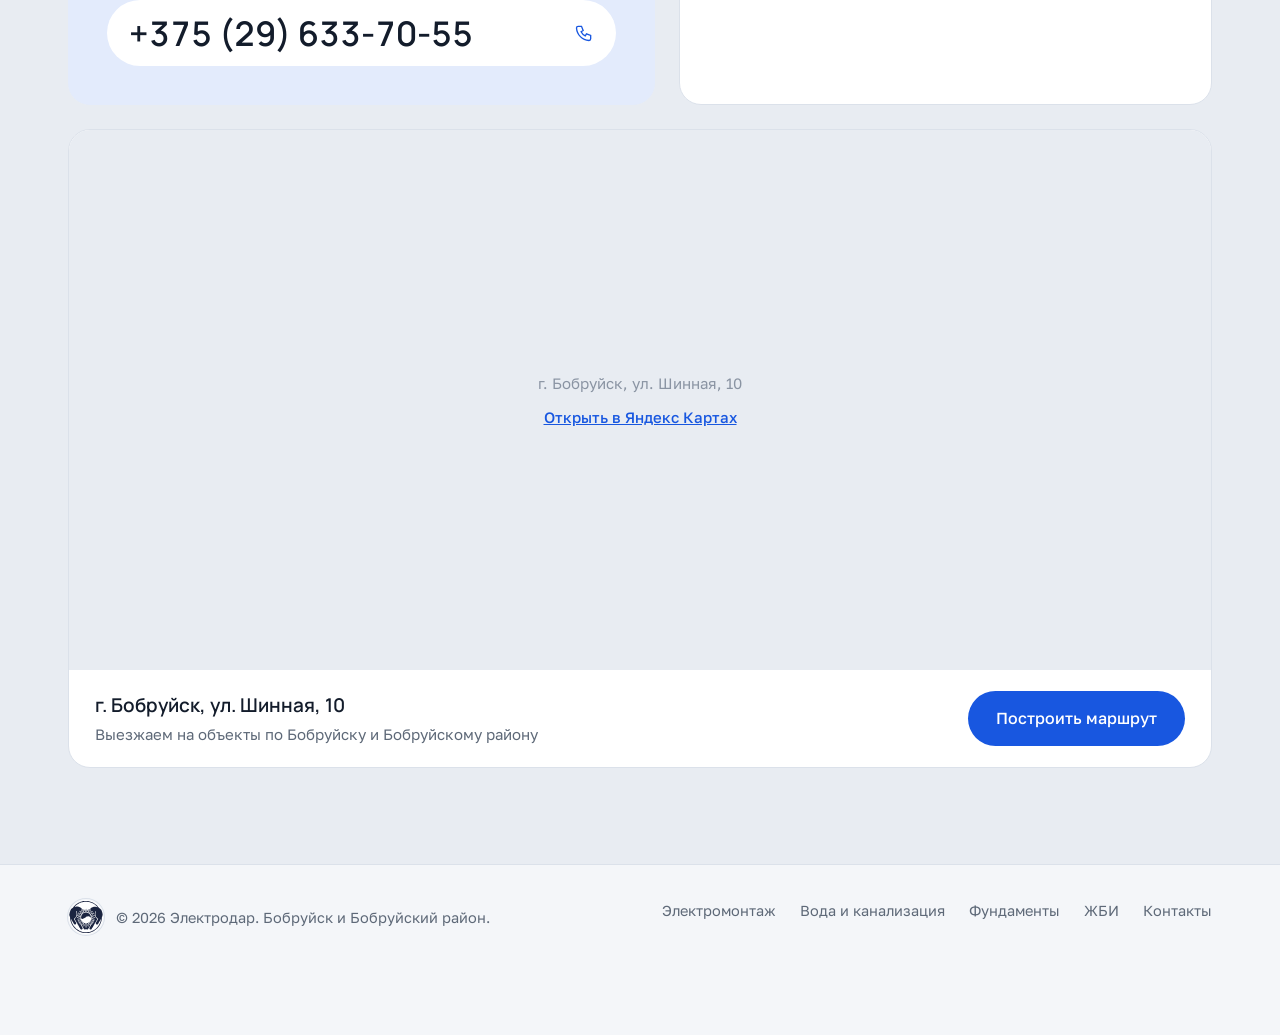
==== commit 0bc7bb34: "Новые фото-иллюстрации по всем услугам, блоки «Как это выглядит» - 24 иллюстрации: первые экраны, ка" ====
--- a/index.html
+++ b/index.html
@@ -71,7 +71,7 @@
         <div class="msgs up d3"><span class="msgs-label">Или напишите:</span><a href="https://t.me/+375291620082" target="_blank" rel="noopener"><svg><use href="#i-tg"/></svg>Telegram</a><a href="viber://chat?number=%2B375291620082"><svg><use href="#i-chat"/></svg>Viber</a><a href="https://www.instagram.com/elektrodar2021/" target="_blank" rel="noopener"><svg><use href="#i-cam"/></svg>Instagram</a></div>
       </div>
       <div class="hero-photo">
-        <figure class="ph pic unveil"><img src="img/transheya-kolodec.jpg" alt="Прокладка траншеи экскаватором, на переднем плане колодец с люком" width="685" height="728" fetchpriority="high"></figure>
+        <figure class="ph pic unveil"><img src="img/zhbi-ustanovka-kolec.jpg" alt="Установка колодезных колец манипулятором" width="900" height="1200" fetchpriority="high"></figure>
         <div class="floaty"><div class="badge up d4"><i><svg viewBox="0 0 24 24" fill="none" stroke="currentColor" stroke-width="1.4"><path d="M12 3l8 3v6c0 4.500-3.200 7.800-8 9-4.800-1.200-8-4.500-8-9V6z"/><path d="M8.500 12l2.500 2.500 4.500-5"/></svg></i><div><b>Рассрочка и гарантия</b><span>на выполненные работы</span></div></div></div>
       </div>
     </div>
@@ -86,10 +86,10 @@
         <p>Можно заказать одну работу или весь инженерный цикл участка. Не придётся сводить между собой разные бригады.</p>
       </div>
       <div class="cards">
-        <a class="card rv" href="elektromontazh.html"><div class="ph"><svg><use href="#i-photo"/></svg>Фото</div><div><span class="n">01</span><h3>Электромонтаж</h3><p>Ввод электричества на участок, щиты, проводка, заземление, освещение.</p><span class="go">Подробнее<svg><use href="#i-arrow"/></svg></span></div></a>
-        <a class="card rv" href="voda-kanalizaciya.html"><figure class="ph pic"><img src="img/transheya-truby.jpg" alt="Трубы, уложенные в траншею" loading="lazy" decoding="async"></figure><div><span class="n">02</span><h3>Вода и канализация</h3><p>Монтаж и обслуживание систем водоснабжения и канализации.</p><span class="go">Подробнее<svg><use href="#i-arrow"/></svg></span></div></a>
-        <a class="card rv" href="fundamenty.html"><figure class="ph pic"><img src="img/mini-ekskavator.jpg" alt="Мини-экскаватор" loading="lazy" decoding="async"></figure><div><span class="n">03</span><h3>Фундаменты</h3><p>Устройство фундаментов под дома, пристройки, гаражи и хозпостройки.</p><span class="go">Подробнее<svg><use href="#i-arrow"/></svg></span></div></a>
-        <a class="card rv" href="zhbi.html"><figure class="ph pic"><img src="img/kolodec-lyuk.jpg" alt="Колодец из железобетонных колец с люком" loading="lazy" decoding="async"></figure><div><span class="n">04</span><h3>ЖБИ</h3><p>Продажа, доставка и монтаж железобетонных изделий.</p><span class="go">Подробнее<svg><use href="#i-arrow"/></svg></span></div></a>
+        <a class="card rv" href="elektromontazh.html"><figure class="ph pic"><img src="img/em-dom-sm.jpg" alt="Электромонтаж внутри строящегося дома" width="800" height="450" loading="lazy" decoding="async"></figure><div><span class="n">01</span><h3>Электромонтаж</h3><p>Ввод электричества на участок, щиты, проводка, заземление, освещение.</p><span class="go">Подробнее<svg><use href="#i-arrow"/></svg></span></div></a>
+        <a class="card rv" href="voda-kanalizaciya.html"><figure class="ph pic"><img src="img/voda-truby-sm.jpg" alt="Укладка канализационных труб в траншею" width="800" height="450" loading="lazy" decoding="async"></figure><div><span class="n">02</span><h3>Вода и канализация</h3><p>Монтаж и обслуживание систем водоснабжения и канализации.</p><span class="go">Подробнее<svg><use href="#i-arrow"/></svg></span></div></a>
+        <a class="card rv" href="fundamenty.html"><figure class="ph pic"><img src="img/fund-beton-sm.jpg" alt="Бетонные работы на объекте" width="800" height="450" loading="lazy" decoding="async"></figure><div><span class="n">03</span><h3>Фундаменты</h3><p>Устройство фундаментов под дома, пристройки, гаражи и хозпостройки.</p><span class="go">Подробнее<svg><use href="#i-arrow"/></svg></span></div></a>
+        <a class="card rv" href="zhbi.html"><figure class="ph pic"><img src="img/zhbi-kolodec-sm.jpg" alt="Монтаж колодца из железобетонных колец" width="600" height="800" loading="lazy" decoding="async"></figure><div><span class="n">04</span><h3>ЖБИ</h3><p>Продажа, доставка и монтаж железобетонных изделий.</p><span class="go">Подробнее<svg><use href="#i-arrow"/></svg></span></div></a>
       </div>
     </div>
   </section>
@@ -141,12 +141,12 @@
 
   <section class="block" id="obekty">
     <div class="wrap">
-      <div class="head rv"><div><p class="eyebrow">Объекты</p><h2>Выполненные работы</h2></div></div>
+      <div class="head rv"><div><p class="eyebrow">Работы</p><h2>Как это <b>выглядит</b></h2></div></div>
       <div class="photos mosaic">
-        <figure class="ph pic rv"><img src="img/kolodec-lyuk.jpg" alt="Смонтированный колодец из колец с люком" loading="lazy" decoding="async"></figure>
-        <figure class="ph pic rv"><img src="img/kolca-zhbi.jpg" alt="Железобетонные кольца на площадке" loading="lazy" decoding="async"></figure>
-        <figure class="ph pic rv"><img src="img/transheya-truby.jpg" alt="Трубы, уложенные в траншею" loading="lazy" decoding="async"></figure>
-        <figure class="ph pic rv"><img src="img/transheya-kolodec.jpg" alt="Траншея и колодец с люком" loading="lazy" decoding="async"></figure>
+        <figure class="ph pic rv"><img src="img/zhbi-montazh-kolec.jpg" alt="Монтаж колец ЖБИ на участке" width="1200" height="675" loading="lazy" decoding="async"></figure>
+        <figure class="ph pic rv"><img src="img/voda-kanalizaciya-sm.jpg" alt="Монтаж канализации с колодцем из колец" width="800" height="450" loading="lazy" decoding="async"></figure>
+        <figure class="ph pic rv"><img src="img/zhbi-dostavka-sm.jpg" alt="Разгрузка колец ЖБИ на объекте" width="800" height="600" loading="lazy" decoding="async"></figure>
+        <figure class="ph pic rv"><img src="img/fund-kotlovan-sm.jpg" alt="Разработка котлована экскаватором" width="800" height="600" loading="lazy" decoding="async"></figure>
       </div>
     </div>
   </section>
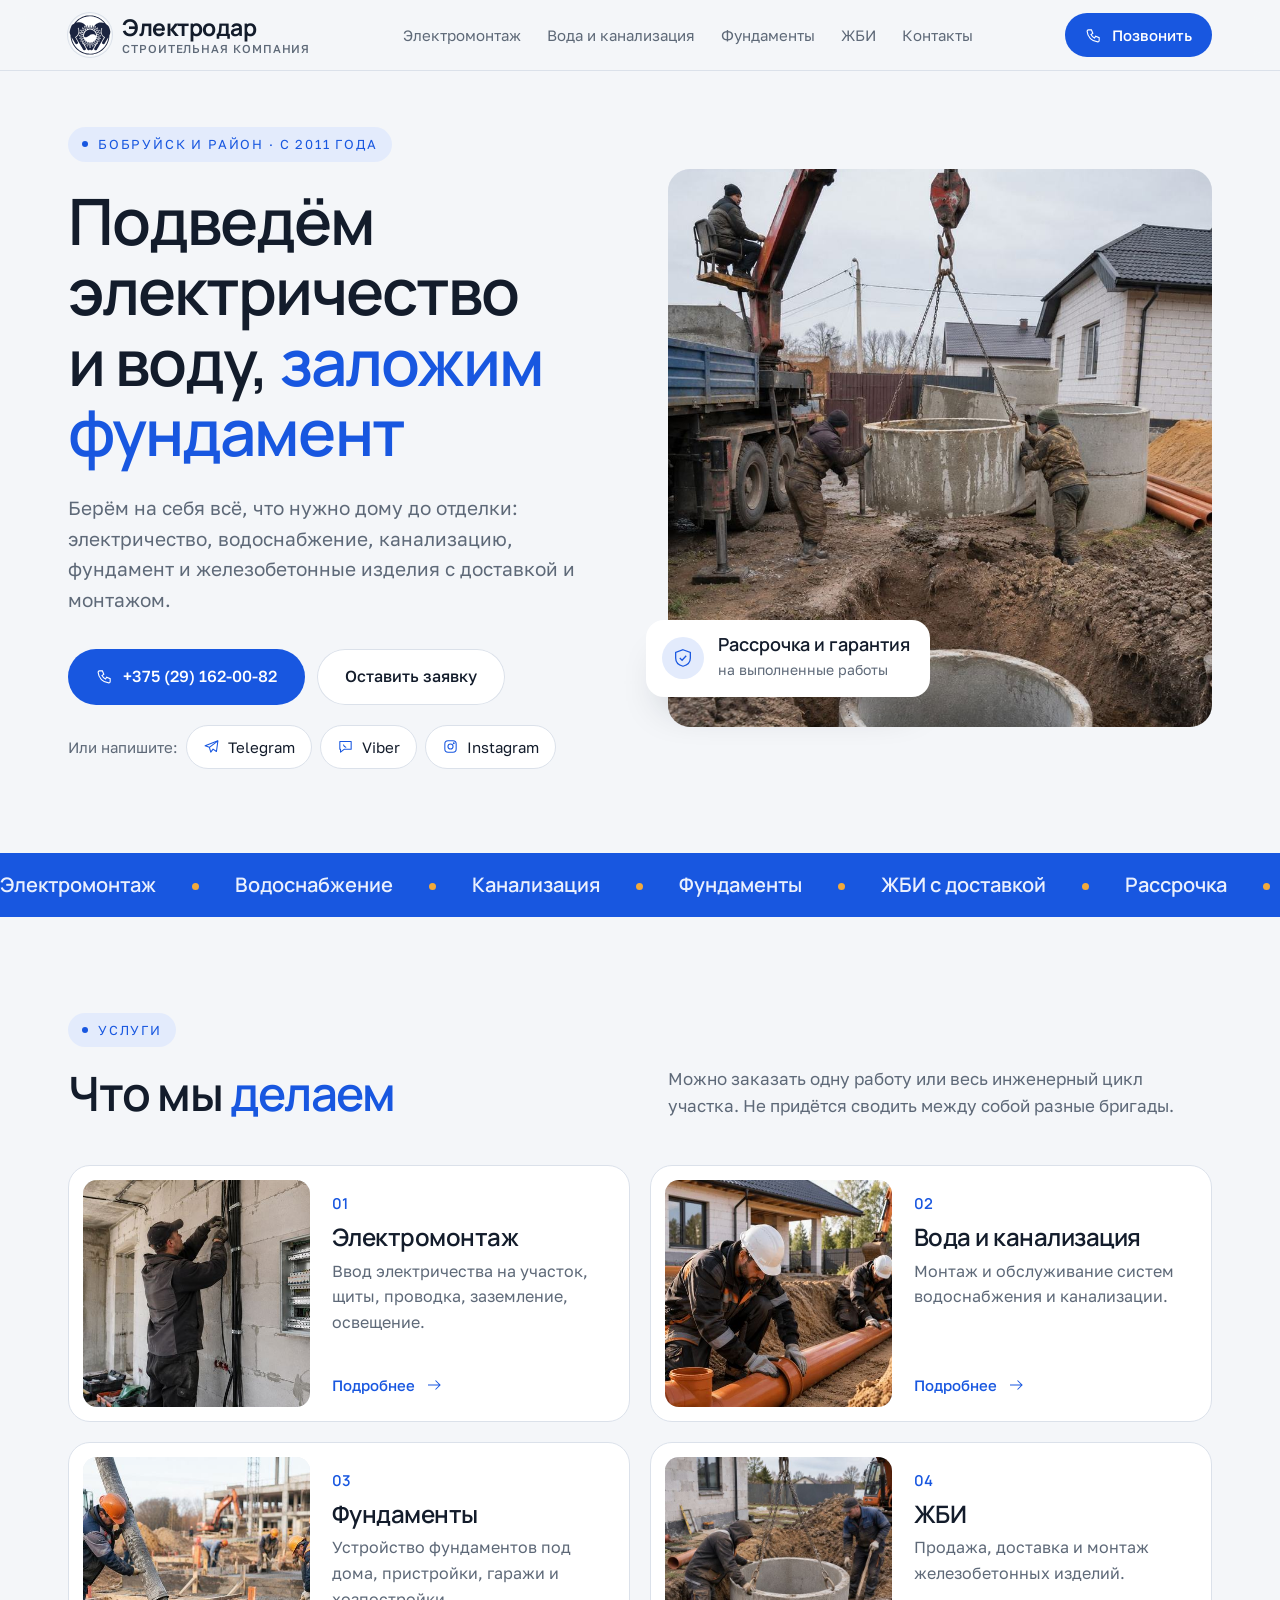
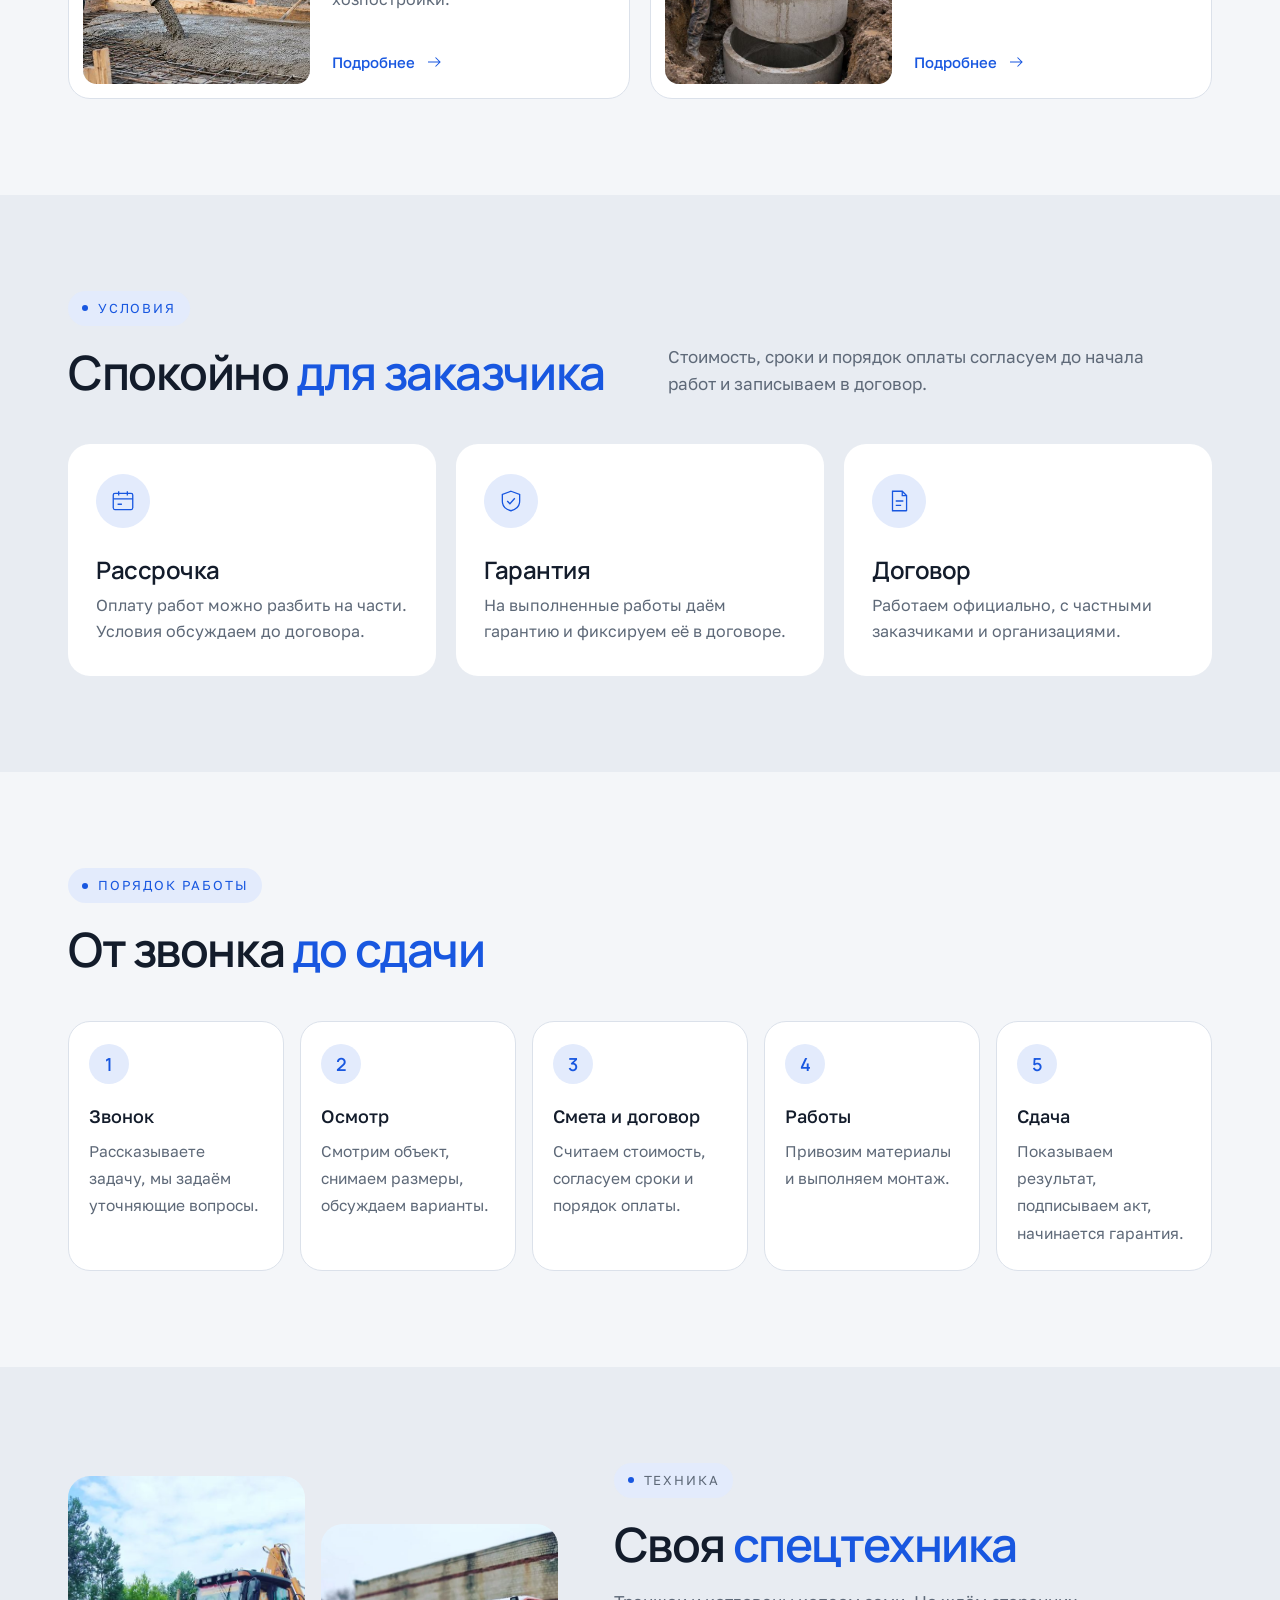
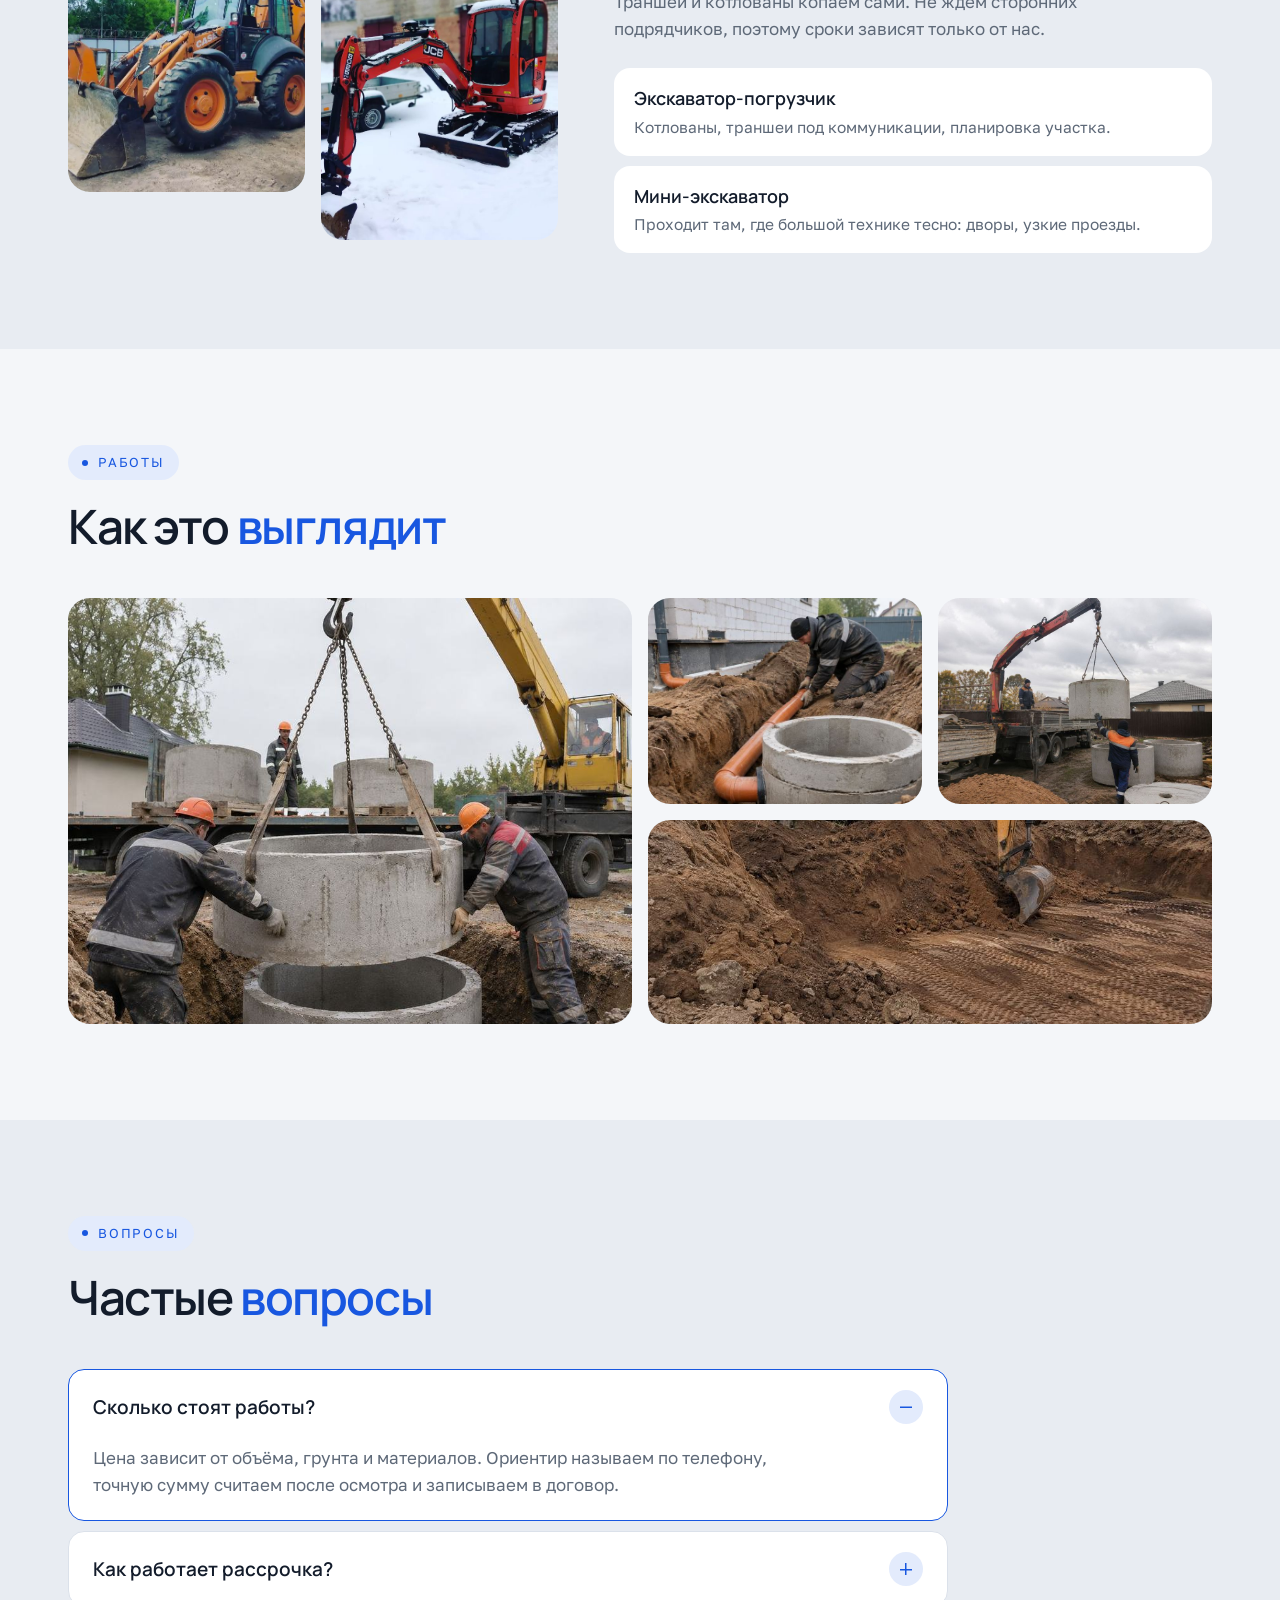
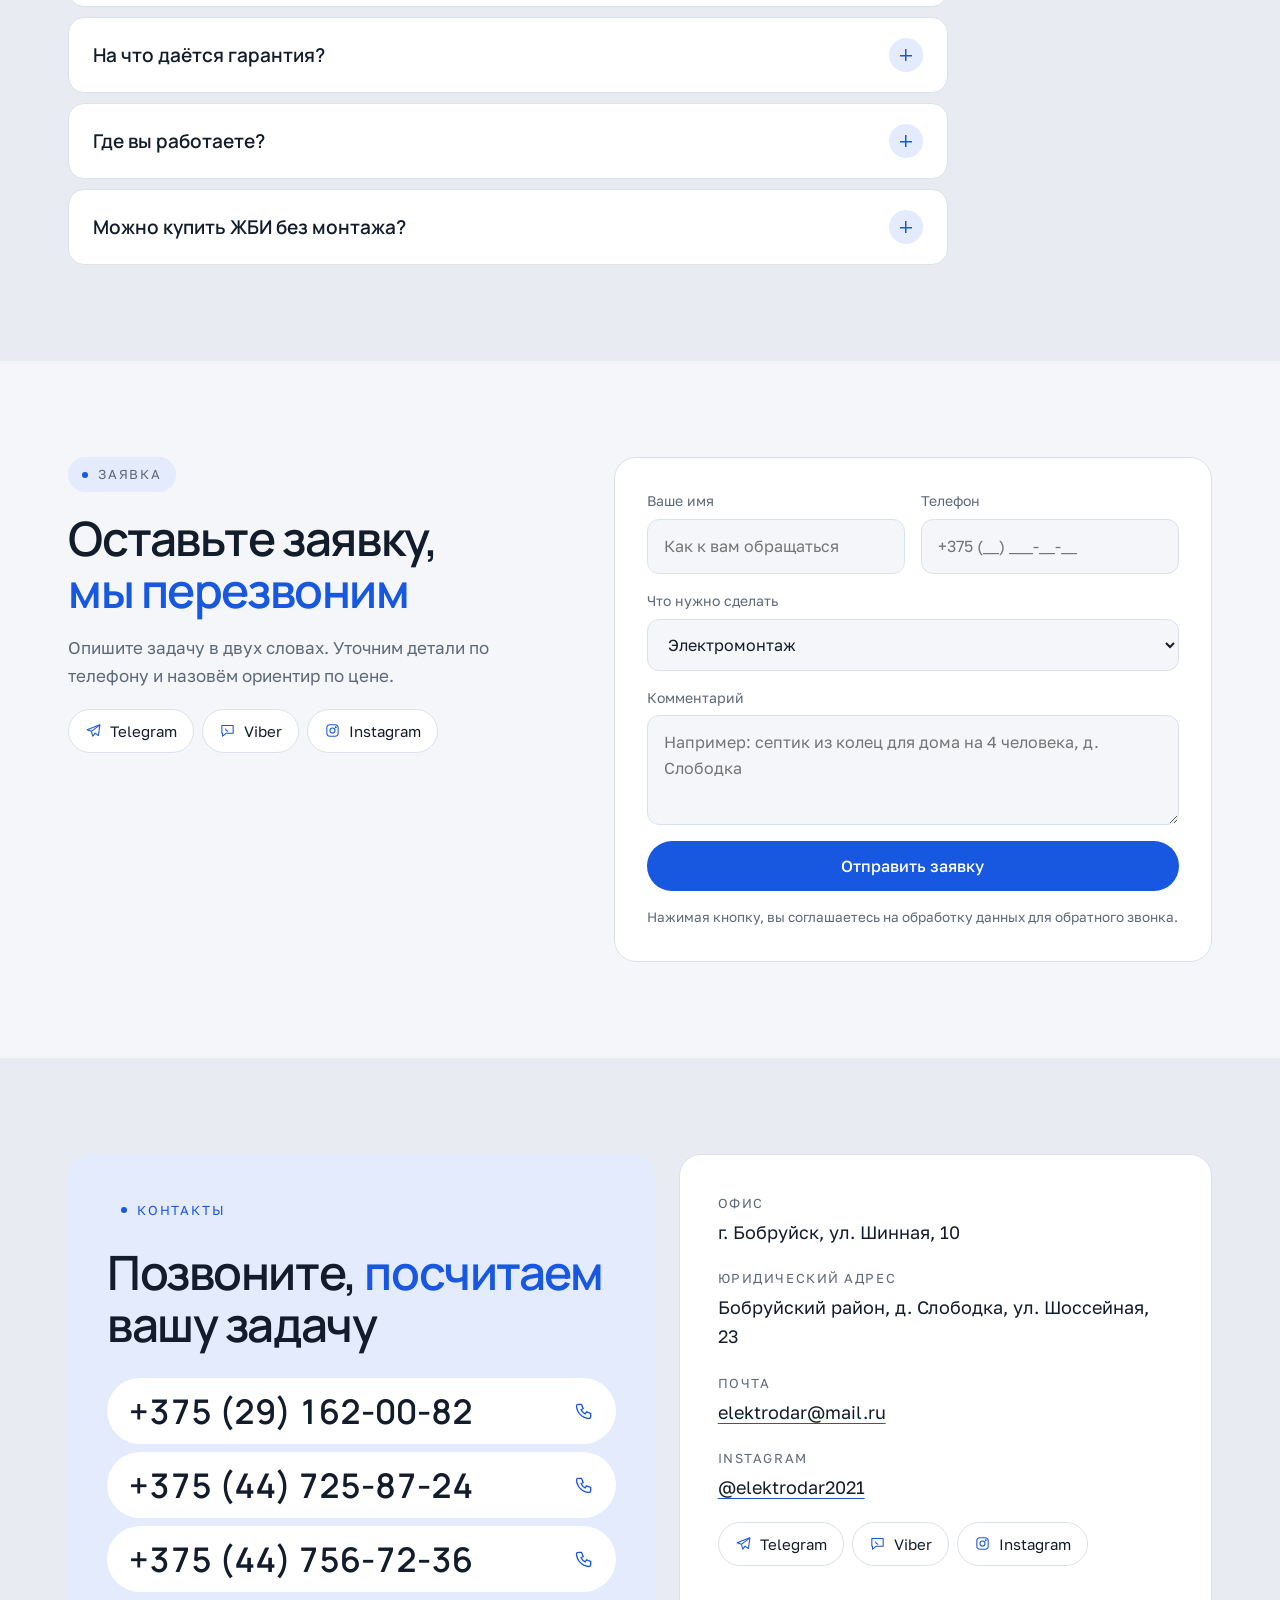
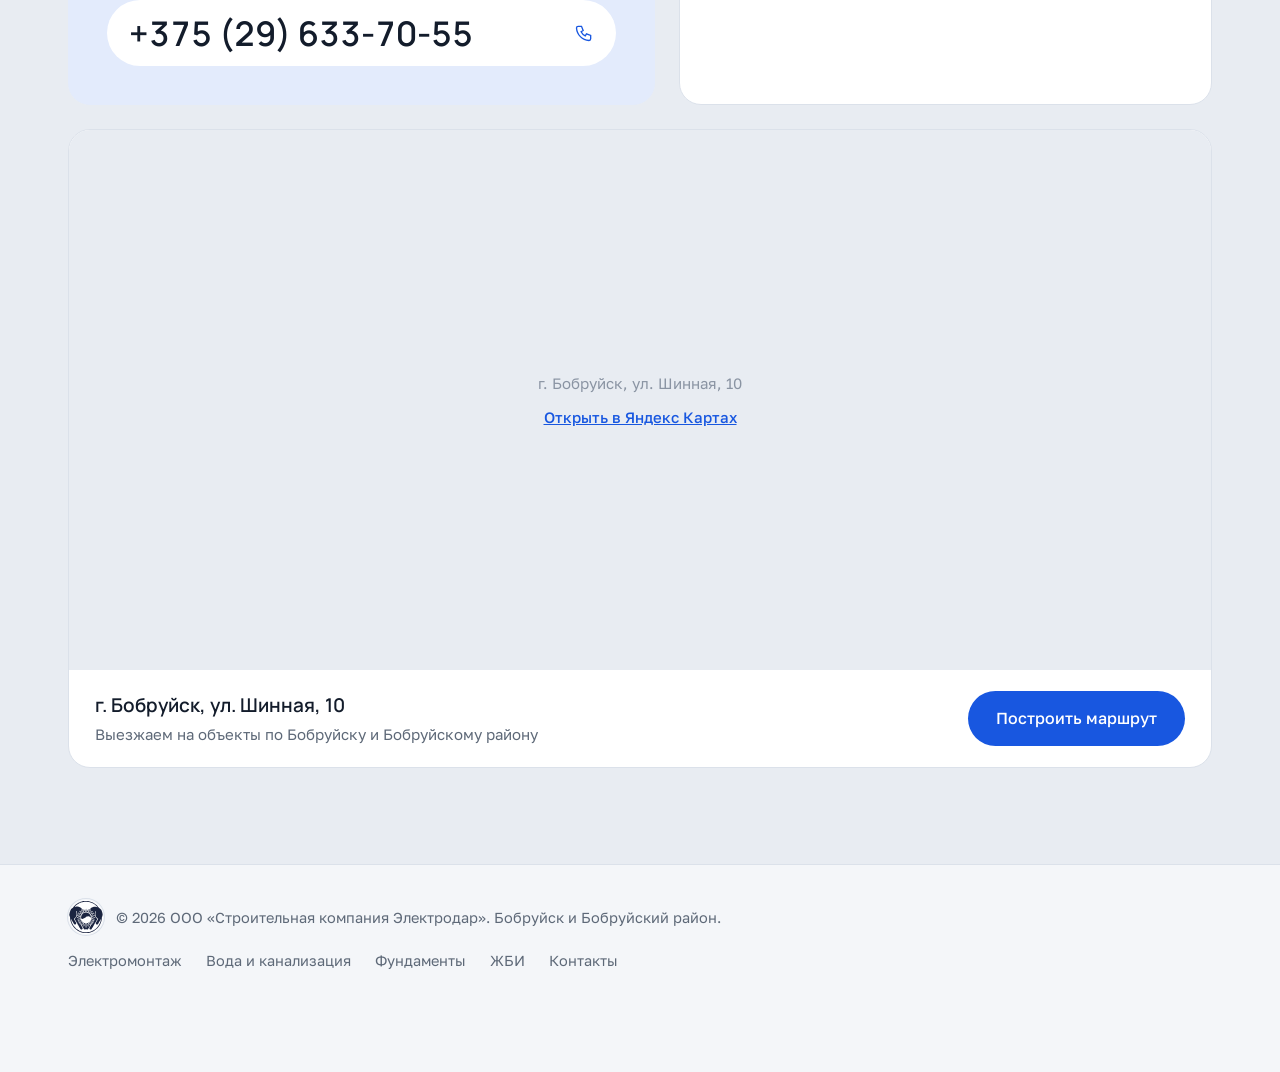
==== commit bb9eb8bf: "Подпись «Строительная компания» у названия, юридическое название в подвале Co-Authored-By: Claude Op" ====
--- a/index.html
+++ b/index.html
@@ -24,7 +24,7 @@
 <link rel="preconnect" href="https://fonts.googleapis.com">
 <link rel="preconnect" href="https://fonts.gstatic.com" crossorigin>
 <link href="https://fonts.googleapis.com/css2?family=Golos+Text:wght@400;500&family=Manrope:wght@500;600;700&display=swap" rel="stylesheet">
-<link rel="stylesheet" href="styles.css?v=3">
+<link rel="stylesheet" href="styles.css?v=4">
 <script type="application/ld+json">{"@context":"https://schema.org","@type":"HomeAndConstructionBusiness","@id":"https://talizzzbogdan-dev.github.io/elektrodar/#org","name":"Электродар","url":"https://talizzzbogdan-dev.github.io/elektrodar/","logo":"https://talizzzbogdan-dev.github.io/elektrodar/img/logo.svg","image":"https://talizzzbogdan-dev.github.io/elektrodar/img/og.jpg","description":"Электромонтаж, водоснабжение и канализация, фундаменты, продажа, доставка и монтаж ЖБИ в Бобруйске и Бобруйском районе.","telephone":["+375291620082","+375447258724","+375447567236","+375296337055"],"email":"elektrodar@mail.ru","address":{"@type":"PostalAddress","streetAddress":"ул. Шинная, 10","addressLocality":"Бобруйск","addressRegion":"Могилёвская область","addressCountry":"BY"},"areaServed":[{"@type":"City","name":"Бобруйск"},{"@type":"AdministrativeArea","name":"Бобруйский район"}],"sameAs":["https://www.instagram.com/elektrodar2021/"]}</script>
 <script type="application/ld+json">{"@context":"https://schema.org","@type":"FAQPage","mainEntity":[{"@type":"Question","name":"Сколько стоят работы?","acceptedAnswer":{"@type":"Answer","text":"Цена зависит от объёма, грунта и материалов. Ориентир называем по телефону, точную сумму считаем после осмотра и записываем в договор."}},{"@type":"Question","name":"Как работает рассрочка?","acceptedAnswer":{"@type":"Answer","text":"Оплату можно разбить на части. Размер платежей и сроки согласуем до подписания договора."}},{"@type":"Question","name":"На что даётся гарантия?","acceptedAnswer":{"@type":"Answer","text":"На все выполненные нами работы. Срок зависит от вида работ и прописывается в договоре."}},{"@type":"Question","name":"Где вы работаете?","acceptedAnswer":{"@type":"Answer","text":"В Бобруйске и Бобруйском районе. Если ваш объект дальше, позвоните: обсудим выезд."}},{"@type":"Question","name":"Можно купить ЖБИ без монтажа?","acceptedAnswer":{"@type":"Answer","text":"Да. Привезём изделия на объект, а монтаж закажете, если он нужен."}}]}</script>
 </head>
@@ -41,7 +41,7 @@
 
 <header class="top">
   <div class="wrap">
-    <a class="logo" href="./"><img src="img/logo.svg" alt="" width="44" height="44">Электродар</a>
+    <a class="logo" href="./"><img src="img/logo.svg" alt="" width="44" height="44"><span class="logo-text"><b>Электродар</b><small>Строительная компания</small></span></a>
     <nav class="nav" id="menu" aria-label="Разделы сайта">
       <a href="elektromontazh.html">Электромонтаж</a>
       <a href="voda-kanalizaciya.html">Вода и канализация</a>
@@ -228,7 +228,7 @@
 
 <footer>
   <div class="wrap">
-    <div class="foot-brand"><img src="img/logo.svg" alt="Логотип Электродар" width="36" height="36"><span>© 2026 Электродар. Бобруйск и Бобруйский район.</span></div>
+    <div class="foot-brand"><img src="img/logo.svg" alt="Логотип Электродар" width="36" height="36"><span>© 2026 ООО «Строительная компания Электродар». Бобруйск и Бобруйский район.</span></div>
     <nav aria-label="Услуги">
       <a href="elektromontazh.html">Электромонтаж</a>
       <a href="voda-kanalizaciya.html">Вода и канализация</a>
--- a/styles.css
+++ b/styles.css
@@ -38,6 +38,10 @@
 .logo{font-family:var(--display);font-weight:700;letter-spacing:-.02em;font-size:23px;text-decoration:none;display:flex;align-items:center;gap:10px}
 .logo img{width:44px;height:44px;display:block;flex:none;border-radius:50%;box-shadow:0 0 0 1px var(--line);transition:transform .6s var(--ease)}
 .logo:hover img{transform:rotate(-12deg)}
+.logo{flex:none}
+.logo-text{display:flex;flex-direction:column;line-height:1.05;white-space:nowrap}
+.logo-text b{font-weight:700}
+.logo-text small{font-family:var(--body);font-weight:500;font-size:11.5px;letter-spacing:.08em;text-transform:uppercase;color:var(--muted);margin-top:4px}
 .foot-brand{display:flex;align-items:center;gap:12px}
 .foot-brand img{width:36px;height:36px;border-radius:50%;box-shadow:0 0 0 1px var(--line)}
 .nav{display:flex;gap:6px;margin-left:auto;font-size:15px;white-space:nowrap}
@@ -58,6 +62,7 @@
 .burger[aria-expanded="true"] span::before{transform:translateY(6px) rotate(45deg)}
 .burger[aria-expanded="true"] span::after{transform:translateY(-6px) rotate(-45deg)}
 .nav .nav-extra{display:none}
+@media (max-width:1300px) and (min-width:1041px){.top .wrap>.tel{display:none}.top .btn{margin-left:auto}}
 @media (max-width:1040px){
   .burger{display:grid}
   .top .tel{margin-left:auto}
@@ -272,7 +277,8 @@
   .top .wrap{min-height:62px;gap:10px}
   .top .tel{display:none}
   .burger{margin-left:auto}
-  .logo{font-size:20px}
+  .logo{font-size:19px}
+  .logo-text small{font-size:10px;letter-spacing:.06em;margin-top:3px}
   .logo img{width:40px;height:40px}
   .nav{max-height:calc(100vh - 62px)}
   h1{font-size:clamp(31px,8.4vw,40px);letter-spacing:-.035em}
